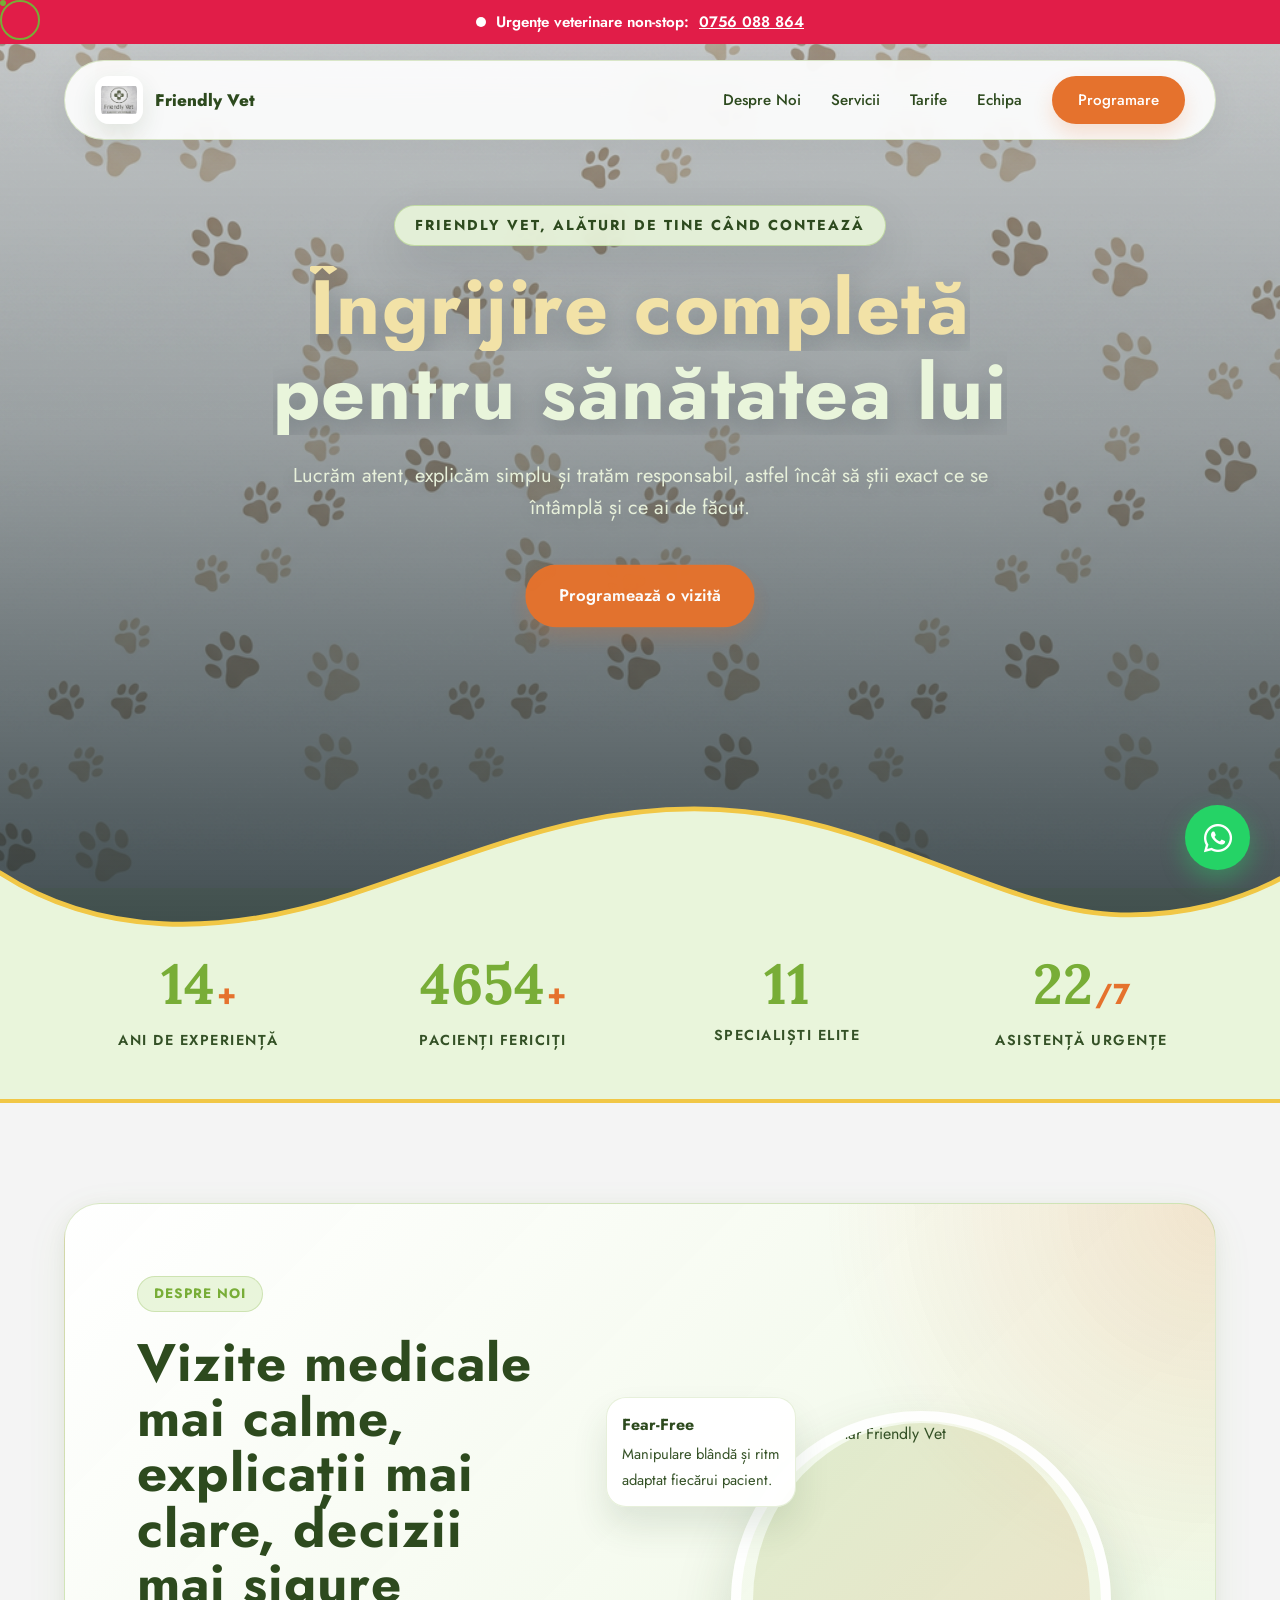
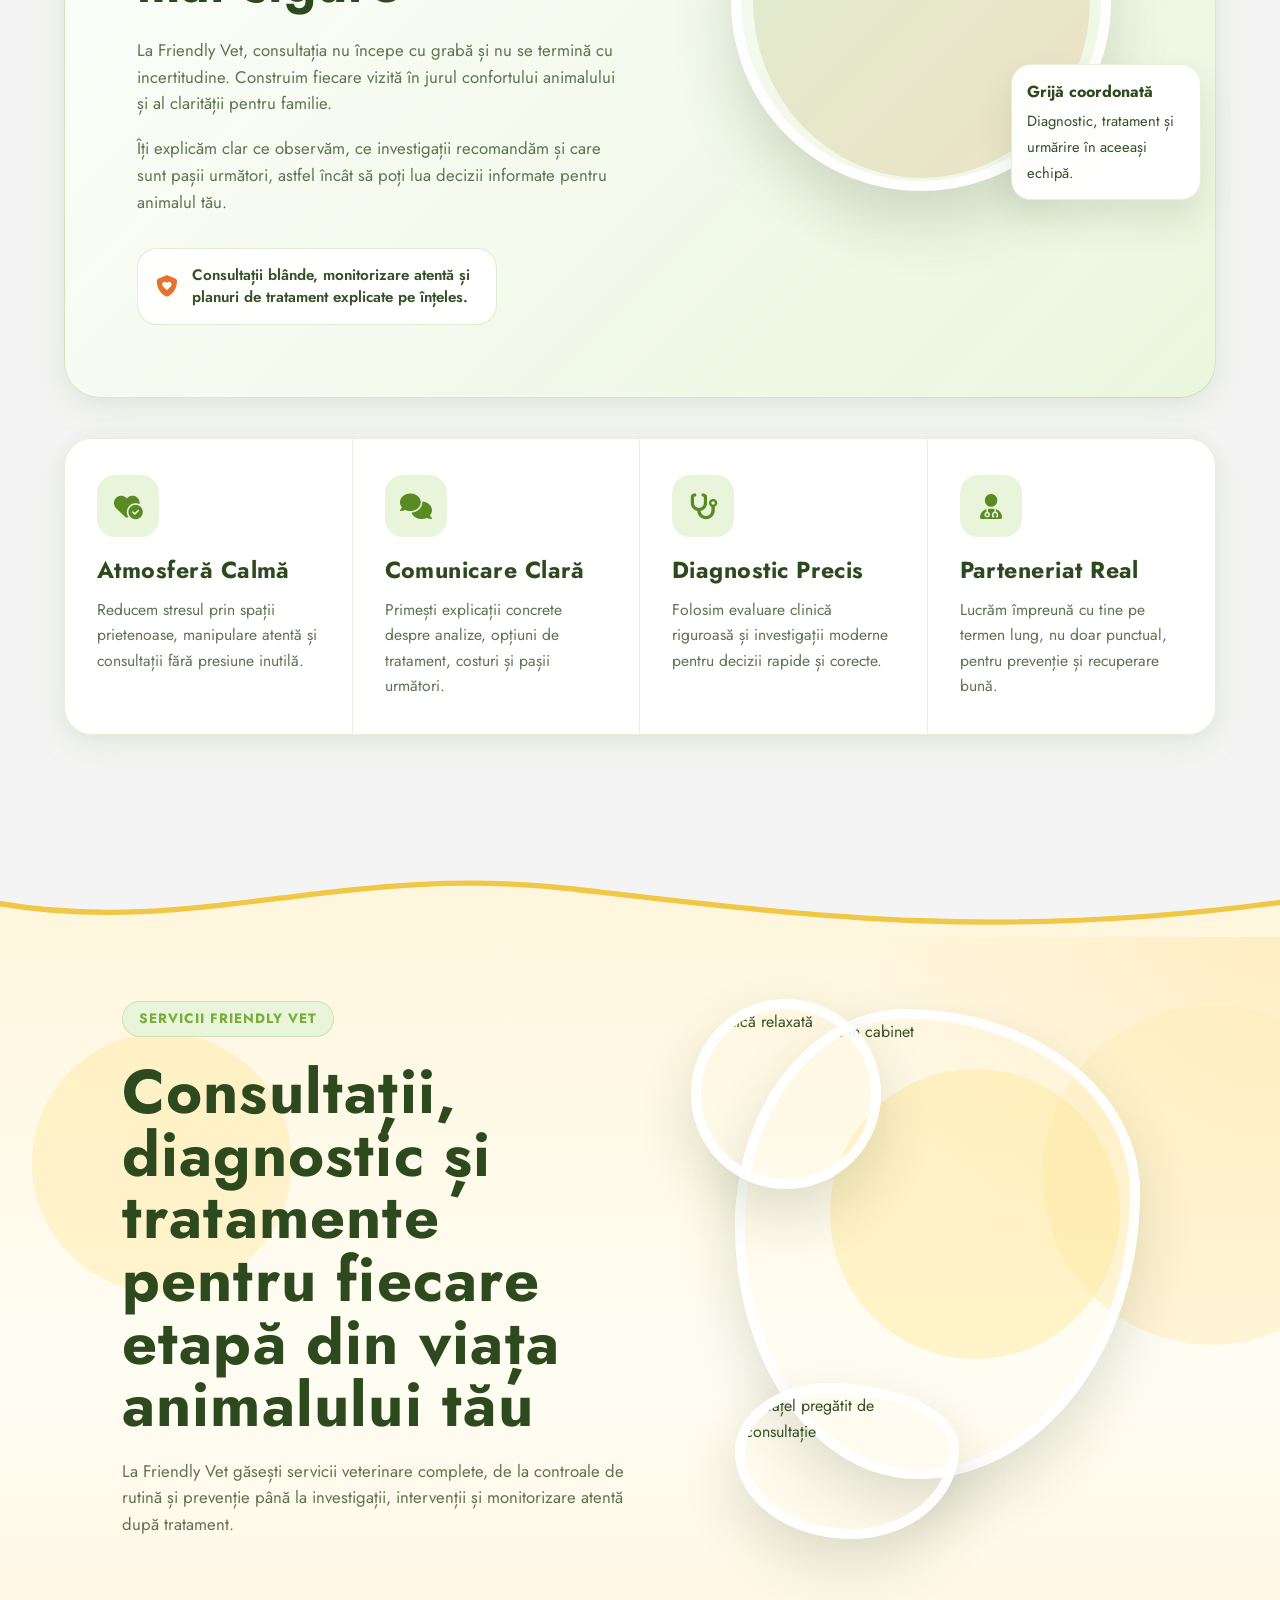
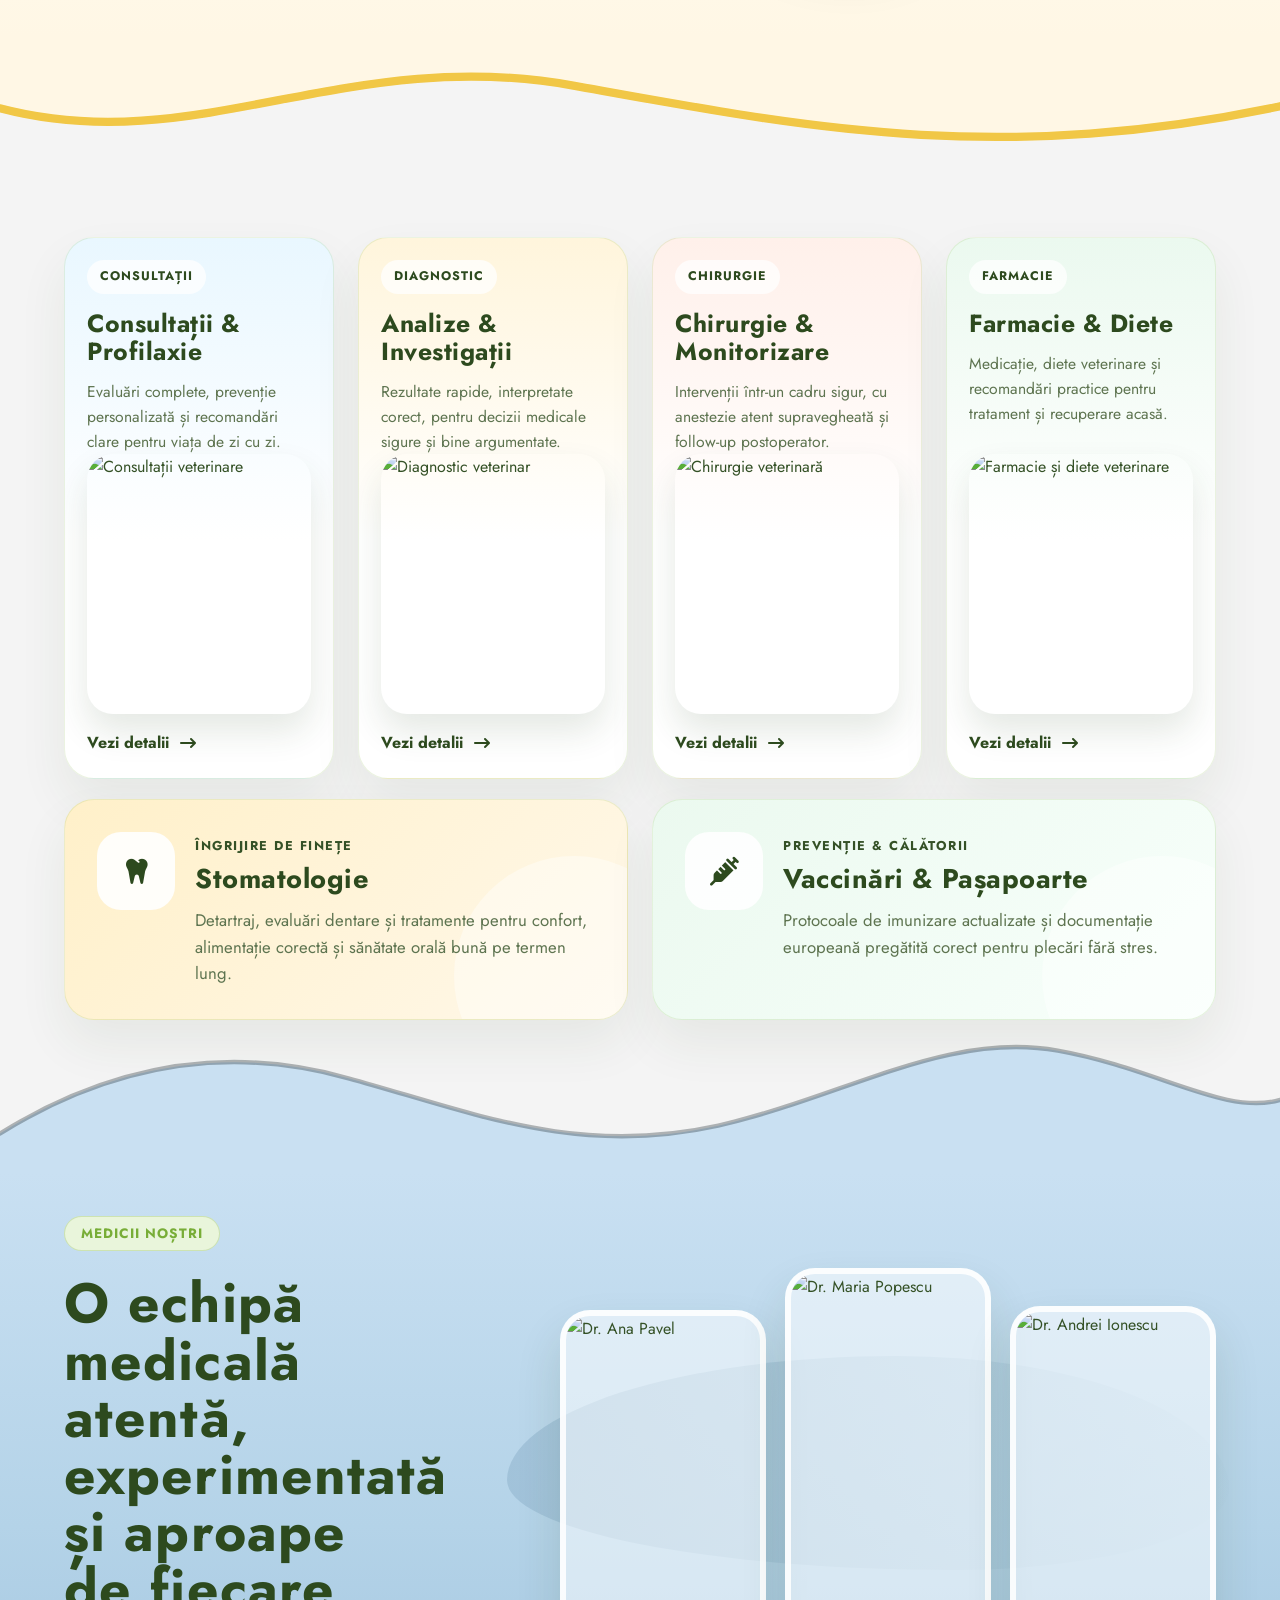
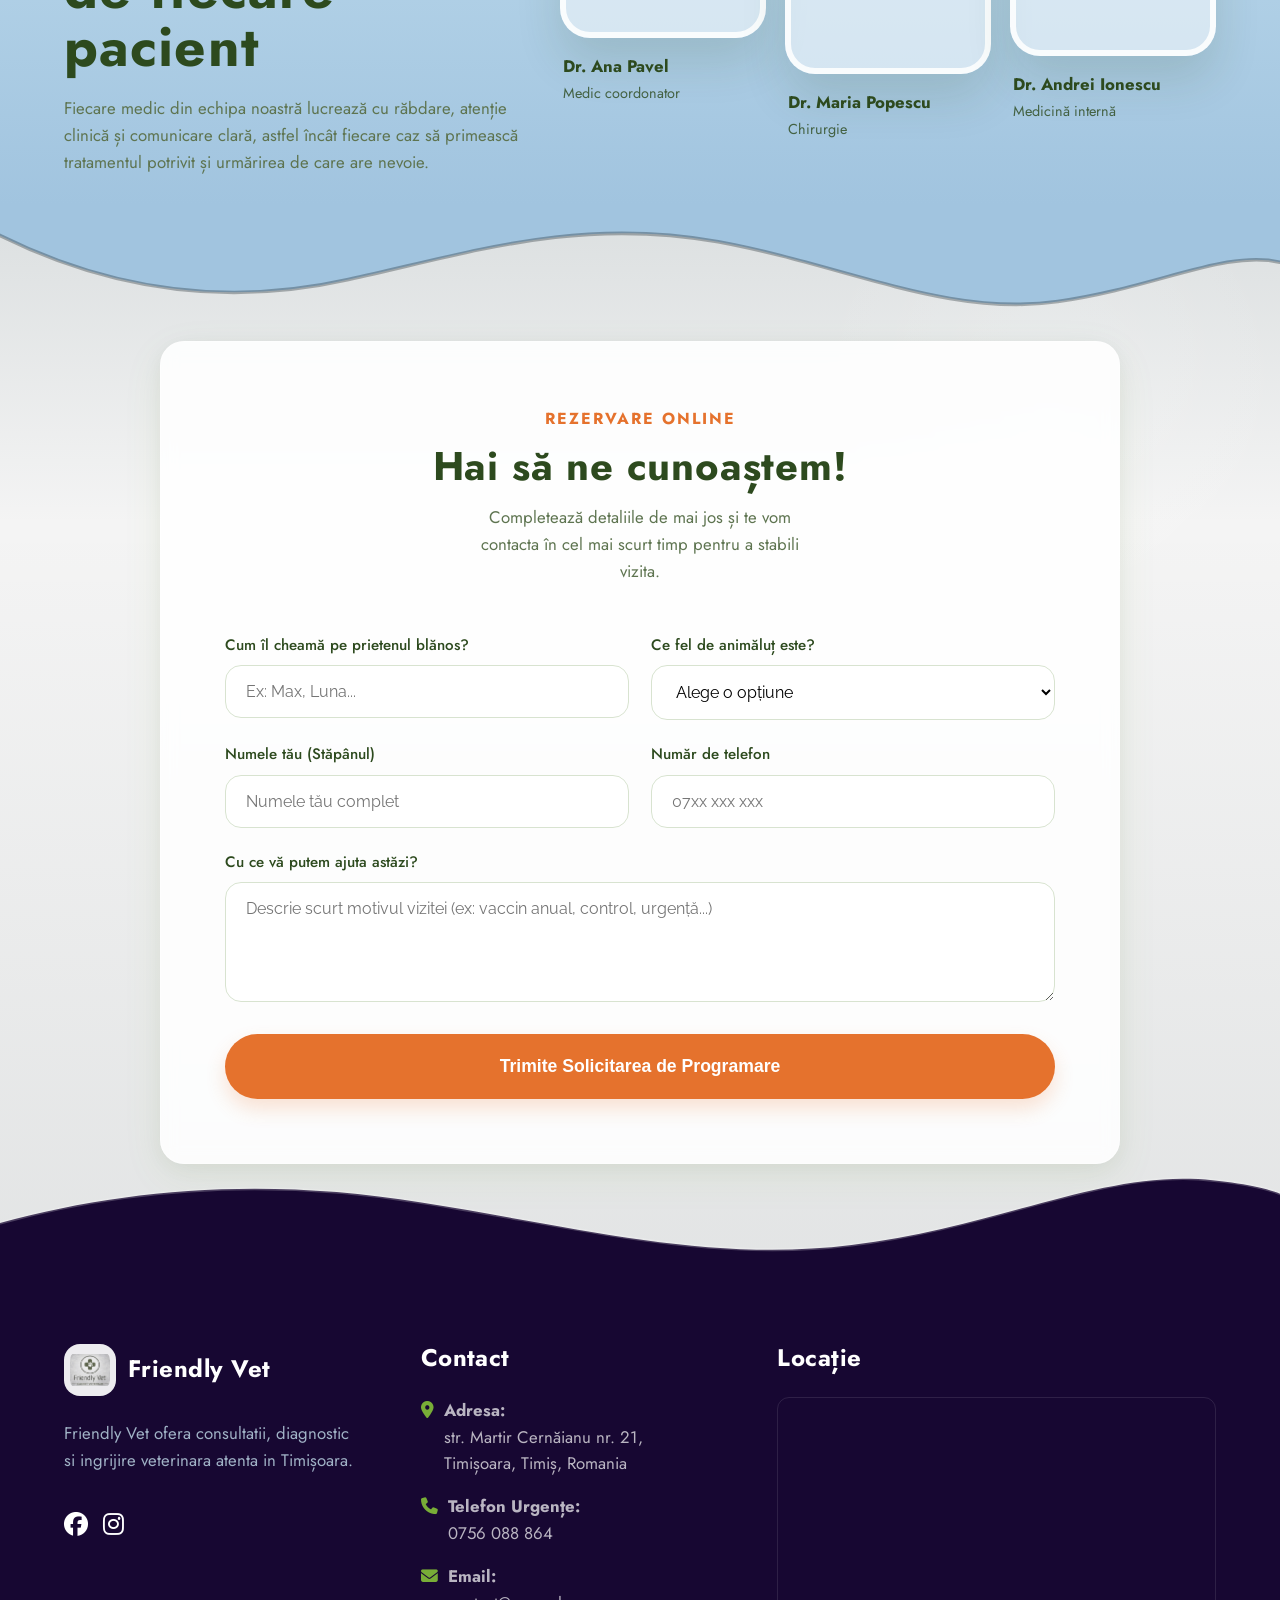
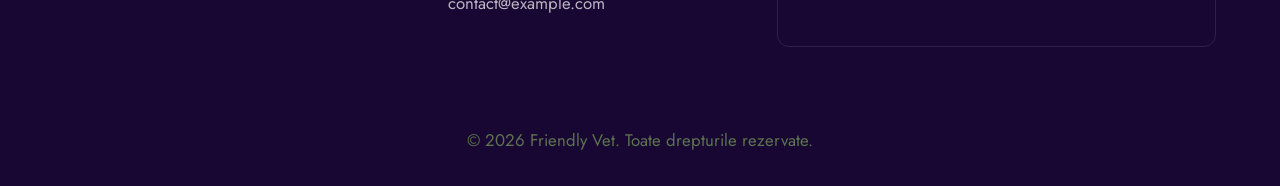
==== index.html @ 16bc9ea4 "Publish friendly-vet" ====
<!DOCTYPE html>
<html lang="ro">

<head>
    <meta charset="UTF-8">
    <meta name="viewport" content="width=device-width, initial-scale=1.0">
    <title>Friendly Vet | Clinica Veterinara in Timișoara</title>
    <meta name="description"
        content="Friendly Vet ofera ingrijire veterinara moderna in Timișoara, cu accent pe empatie, transparenta si tratamente corecte pentru companionul tau.">

    <!-- SEO & Social Media (OpenGraph) -->
    <meta property="og:title" content="Friendly Vet | Clinica Veterinara">
    <meta property="og:description"
        content="Friendly Vet ofera servicii veterinare complete in Timișoara, intr-un spatiu calm si atent construit pentru animale si oameni.">
    <meta property="og:url" content="https://friendly-vet.vercel.app/">
    <meta property="og:image" content="https://friendly-vet.vercel.app/img/brand-preview.png">
    <meta property="og:type" content="website">
    <meta property="twitter:card" content="summary_large_image">
    <meta property="twitter:url" content="https://friendly-vet.vercel.app/">
    <meta property="twitter:title" content="Friendly Vet | Clinica Veterinara">
    <meta property="twitter:description"
        content="Friendly Vet ofera servicii veterinare complete in Timișoara, intr-un spatiu calm si atent construit pentru animale si oameni.">
    <meta property="twitter:image" content="https://friendly-vet.vercel.app/img/brand-preview.png">

    <!-- JSON-LD Structured Data: LocalBusiness -->
    <script type="application/ld+json">
    {
      "@context": "https://schema.org",
      "@type": "VeterinaryCare",
      "name": "Friendly Vet",
      "image": "https://friendly-vet.vercel.app/img/brand-preview.png",
      "@id": "",
      "url": "https://friendly-vet.vercel.app/",
      "telephone": "0756 088 864",
      "address": {
        "@type": "PostalAddress",
        "streetAddress": "str. Martir Cernăianu nr. 21, Timișoara, Timiș, Romania",
        "addressLocality": "Timișoara",
        "addressCountry": "RO"
      }
    }
    </script>

    <!-- Performance & Icons -->
    <link rel="preconnect" href="https://fonts.googleapis.com">
    <link rel="preconnect" href="https://fonts.gstatic.com" crossorigin>
    <link
        href="https://fonts.googleapis.com/css2?family=Inter:wght@400;500;600;700&family=Jost:wght@400;500;600;700&display=swap"
        rel="stylesheet">
    <link rel="stylesheet" href="https://cdnjs.cloudflare.com/ajax/libs/font-awesome/6.4.0/css/all.min.css">
    <link rel="stylesheet" href="style.css?v=1.0.23">

    <!-- Favicon & PWA -->
    <link rel="icon" href="img/brand-logo.png">
    <link rel="apple-touch-icon" href="img/brand-logo.png">

    <!-- GSAP Core -->
    <script src="https://cdnjs.cloudflare.com/ajax/libs/gsap/3.12.5/gsap.min.js"></script>
    <script src="https://cdnjs.cloudflare.com/ajax/libs/gsap/3.12.5/ScrollTrigger.min.js"></script>
</head>

<body>
    <!-- CUSTOM CURSOR -->
    <div class="cursor-dot"></div>
    <div class="cursor-outline"></div>

    <!-- BANNER URGENȚE -->
    <div class="emergency-banner" id="top">
        <div class="pulse-icon"></div>
        Urgențe veterinare non-stop: <a href="tel:0756088864"
            style="text-decoration: underline; color: white;">0756 088 864</a>
    </div>

    <!-- HEADER -->
    <header id="navbar">
        <a href="#" class="logo">
            <img src="img/brand-logo.png" alt="Logo Friendly Vet" class="logo-mark" loading="eager" decoding="async">
            <span class="logo-name">Friendly Vet</span>
        </a>
        <nav class="nav-links" id="mobile-nav">
            <a href="#despre-noi">Despre Noi</a>
            <a href="#servicii">Servicii</a>
            <a href="tarife.html">Tarife</a>
            <a href="#echipa">Echipa</a>
            <a href="#programare" class="btn btn-emerald" style="padding: 10px 24px; font-size: 0.95rem;">Programare</a>
        </nav>
        <button class="mobile-menu" type="button" aria-label="Deschide meniul" aria-expanded="false" aria-controls="mobile-nav">
            <i class="fa-solid fa-bars"></i>
        </button>
    </header>

    <!-- HERO SECTION FULLSCREEN ANIMAT -->
    <section id="acasa" class="hero-fullscreen">
        <div class="hero-image-wrapper">
            <img class="hero-slide is-active" src="https://images.unsplash.com/photo-1576201836106-db1758fd1c97?auto=format&fit=crop&w=1920&q=80" alt="Medic veterinar alături de un bulldog"
                loading="eager" decoding="async">
            <img class="hero-slide" src="https://images.unsplash.com/photo-1548199973-03cce0bbc87b?auto=format&fit=crop&w=1920&q=80" alt="Medic veterinar consultând un cățel"
                loading="eager" decoding="async">
            <img class="hero-slide slide-three" src="https://images.unsplash.com/photo-1516734212186-a967f81ad0d7?auto=format&fit=crop&w=1920&q=80" alt="Cățel fericit în cabinetul veterinar"
                loading="eager" decoding="async">
        </div>
        <div class="hero-overlay"></div>
        <div class="hero-text-content">
            <span class="hero-subtitle" id="hero-subtitle">Friendly Vet, alături de tine când contează</span>
            <h1 class="hero-title" id="hero-title">
                <span class="line">Îngrijire completă</span><br>
                <span class="line">pentru sănătatea lui</span>
            </h1>
            <p class="hero-desc" id="hero-desc">Lucrăm atent, explicăm simplu și tratăm responsabil, astfel încât să știi exact ce se întâmplă și ce ai de făcut.</p>
            <div id="hero-cta">
                <a href="#programare" class="btn btn-emerald">Programează o vizită</a>
            </div>
        </div>
        <div class="hero-bottom-wave" aria-hidden="true">
            <svg viewBox="0 0 1440 170" preserveAspectRatio="none">
                <path d="M0,96 C110,160 246,162 394,118 C550,72 676,18 838,34 C1000,50 1132,132 1250,138 C1332,142 1398,122 1440,102 L1440,170 L0,170 Z" fill="#E9F5DB"></path>
                <path d="M0,96 C110,160 246,162 394,118 C550,72 676,18 838,34 C1000,50 1132,132 1250,138 C1332,142 1398,122 1440,102" fill="none" stroke="#f1c746" stroke-width="5" stroke-linecap="round"></path>
            </svg>
        </div>
    </section>

    <!-- STATS BAR: SOCIAL PROOF -->
    <section class="stats-bar">
        <div class="container stats-grid">
            <div class="stat-item reveal">
                <span class="stat-number" data-target="15">0</span><span class="stat-plus">+</span>
                <p class="stat-label">Ani de Experiență</p>
            </div>
            <div class="stat-item reveal">
                <span class="stat-number" data-target="5000">0</span><span class="stat-plus">+</span>
                <p class="stat-label">Pacienți Fericiți</p>
            </div>
            <div class="stat-item reveal">
                <span class="stat-number" data-target="12">0</span>
                <p class="stat-label">Specialiști Elite</p>
            </div>
            <div class="stat-item reveal">
                <span class="stat-number" data-target="24">0</span><span class="stat-plus">/7</span>
                <p class="stat-label">Asistență Urgențe</p>
            </div>
        </div>
    </section>

    <!-- SECTION: DESPRE NOI -->
    <section id="despre-noi" class="section-padding philosophy-section">
        <div class="container">
            <div class="philosophy-shell">
                <div class="philosophy-copy">
                    <span class="badge reveal">Despre Noi</span>
                    <h2 class="reveal">Vizite medicale mai calme, explicații mai clare, decizii mai sigure</h2>
                    <p class="reveal">La Friendly Vet, consultația nu începe cu grabă și nu se termină cu incertitudine.
                        Construim fiecare vizită în jurul confortului animalului și al clarității pentru familie.</p>
                    <p class="reveal delay-1">Îți explicăm clar ce observăm, ce investigații recomandăm și care sunt
                        pașii următori, astfel încât să poți lua decizii informate pentru animalul tău.</p>

                    <div class="philosophy-actions reveal delay-2">
                        <div class="philosophy-trust">
                            <i class="fa-solid fa-shield-heart"></i>
                            <span>Consultații blânde, monitorizare atentă și planuri de tratament explicate pe înțeles.</span>
                        </div>
                    </div>
                </div>

                <div class="philosophy-visual reveal delay-1">
                    <div class="philosophy-portrait-frame">
                        <div class="philosophy-portrait">
                            <img src="https://images.unsplash.com/photo-1594824476967-48c8b964273f?auto=format&fit=crop&w=900&q=80"
                                alt="Medic veterinar Friendly Vet" loading="lazy">
                        </div>
                        <div class="philosophy-note note-top">
                            <strong>Fear-Free</strong>
                            <span>Manipulare blândă și ritm adaptat fiecărui pacient.</span>
                        </div>
                        <div class="philosophy-note note-bottom">
                            <strong>Grijă coordonată</strong>
                            <span>Diagnostic, tratament și urmărire în aceeași echipă.</span>
                        </div>
                    </div>
                </div>
            </div>

            <div class="philosophy-pillars">
                <article class="philosophy-pillar reveal">
                    <div class="pillar-icon"><i class="fa-solid fa-heart-circle-check"></i></div>
                    <h3>Atmosferă Calmă</h3>
                    <p>Reducem stresul prin spații prietenoase, manipulare atentă și consultații fără presiune inutilă.</p>
                </article>

                <article class="philosophy-pillar reveal delay-1">
                    <div class="pillar-icon"><i class="fa-solid fa-comments"></i></div>
                    <h3>Comunicare Clară</h3>
                    <p>Primești explicații concrete despre analize, opțiuni de tratament, costuri și pașii următori.</p>
                </article>

                <article class="philosophy-pillar reveal delay-2">
                    <div class="pillar-icon"><i class="fa-solid fa-stethoscope"></i></div>
                    <h3>Diagnostic Precis</h3>
                    <p>Folosim evaluare clinică riguroasă și investigații moderne pentru decizii rapide și corecte.</p>
                </article>

                <article class="philosophy-pillar reveal delay-1">
                    <div class="pillar-icon"><i class="fa-solid fa-user-doctor"></i></div>
                    <h3>Parteneriat Real</h3>
                    <p>Lucrăm împreună cu tine pe termen lung, nu doar punctual, pentru prevenție și recuperare bună.</p>
                </article>
            </div>
        </div>
    </section>

    <!-- SERVICII MEDICALE -->
    <section id="servicii" class="section-padding services-section">
        <div class="services-hero-full reveal">
            <div class="services-hero-top-wave" aria-hidden="true">
                <svg viewBox="0 0 1440 120" preserveAspectRatio="none">
                    <path d="M0,70 C220,120 390,8 645,48 C905,88 1120,126 1440,68 L1440,120 L0,120 Z" fill="#fff6de"></path>
                    <path d="M0,70 C220,120 390,8 645,48 C905,88 1120,126 1440,68" fill="none" stroke="#f1c746" stroke-width="8" stroke-linecap="round"></path>
                </svg>
            </div>
            <div class="container services-hero-layout">
                <div class="services-hero-copy">
                    <span class="badge">Servicii Friendly Vet</span>
                    <h2>Consultații, diagnostic și tratamente pentru fiecare etapă din viața animalului tău</h2>
                    <p>La Friendly Vet găsești servicii veterinare complete, de la controale de rutină și prevenție până la
                        investigații, intervenții și monitorizare atentă după tratament.</p>
                </div>

                <div class="services-hero-visual">
                    <div class="services-photo photo-main">
                        <img src="https://images.unsplash.com/photo-1548199973-03cce0bbc87b?auto=format&fit=crop&w=900&q=80"
                            alt="Câine fericit în cabinet" loading="lazy">
                    </div>
                    <div class="services-photo photo-top">
                        <img src="https://images.unsplash.com/photo-1514888286974-6c03e2ca1dba?auto=format&fit=crop&w=700&q=80"
                            alt="Pisică relaxată" loading="lazy">
                    </div>
                    <div class="services-photo photo-bottom">
                        <img src="https://images.unsplash.com/photo-1583337130417-3346a1be7dee?auto=format&fit=crop&w=700&q=80"
                            alt="Cățel pregătit de consultație" loading="lazy">
                    </div>
                </div>
            </div>

            <div class="services-hero-wave" aria-hidden="true">
                <svg viewBox="0 0 1440 120" preserveAspectRatio="none">
                    <path d="M0,0 L0,70 C220,120 390,8 645,48 C905,88 1120,126 1440,68 L1440,0 Z" fill="#fff7e5"></path>
                    <path d="M0,70 C220,120 390,8 645,48 C905,88 1120,126 1440,68" fill="none" stroke="#f1c746" stroke-width="8" stroke-linecap="round"></path>
                </svg>
            </div>
        </div>
    </section>

    <!-- CATALOG SERVICII -->
    <section id="catalog-servicii" class="section-padding catalog-section">
        <div class="container services-catalog">
            <div class="services-poster-grid reveal">
                <a href="consultatii.html" class="service-poster poster-sky">
                    <span class="service-poster-eyebrow">Consultații</span>
                    <h3>Consultații & Profilaxie</h3>
                    <p>Evaluări complete, prevenție personalizată și recomandări clare pentru viața de zi cu zi.</p>
                    <div class="service-poster-image">
                        <img src="https://images.unsplash.com/photo-1517849845537-4d257902454a?auto=format&fit=crop&w=800&q=80"
                            alt="Consultații veterinare" loading="lazy">
                    </div>
                    <span class="service-poster-link">Vezi detalii <i class="fa-solid fa-arrow-right-long"></i></span>
                </a>

                <a href="diagnostic.html" class="service-poster poster-cream">
                    <span class="service-poster-eyebrow">Diagnostic</span>
                    <h3>Analize & Investigații</h3>
                    <p>Rezultate rapide, interpretate corect, pentru decizii medicale sigure și bine argumentate.</p>
                    <div class="service-poster-image">
                        <img src="https://images.unsplash.com/photo-1573865526739-10659fec78a5?auto=format&fit=crop&w=800&q=80"
                            alt="Diagnostic veterinar" loading="lazy">
                    </div>
                    <span class="service-poster-link">Vezi detalii <i class="fa-solid fa-arrow-right-long"></i></span>
                </a>

                <a href="service-detail.html" class="service-poster poster-coral">
                    <span class="service-poster-eyebrow">Chirurgie</span>
                    <h3>Chirurgie & Monitorizare</h3>
                    <p>Intervenții într-un cadru sigur, cu anestezie atent supravegheată și follow-up postoperator.</p>
                    <div class="service-poster-image">
                        <img src="https://images.unsplash.com/photo-1628009368231-7bb7cfcb0def?auto=format&fit=crop&w=800&q=80"
                            alt="Chirurgie veterinară" loading="lazy">
                    </div>
                    <span class="service-poster-link">Vezi detalii <i class="fa-solid fa-arrow-right-long"></i></span>
                </a>

                <a href="farmacie.html" class="service-poster poster-mint">
                    <span class="service-poster-eyebrow">Farmacie</span>
                    <h3>Farmacie & Diete</h3>
                    <p>Medicație, diete veterinare și recomandări practice pentru tratament și recuperare acasă.</p>
                    <div class="service-poster-image">
                        <img src="https://images.unsplash.com/photo-1596854407944-bf87f6fdd49e?auto=format&fit=crop&w=800&q=80"
                            alt="Farmacie și diete veterinare" loading="lazy">
                    </div>
                    <span class="service-poster-link">Vezi detalii <i class="fa-solid fa-arrow-right-long"></i></span>
                </a>
            </div>

            <div class="service-ribbon-grid reveal delay-1">
                <article class="service-ribbon ribbon-sand">
                    <div class="service-ribbon-icon"><i class="fa-solid fa-tooth"></i></div>
                    <div>
                        <span class="service-ribbon-label">Îngrijire de finețe</span>
                        <h3>Stomatologie</h3>
                        <p>Detartraj, evaluări dentare și tratamente pentru confort, alimentație corectă și sănătate
                            orală bună pe termen lung.</p>
                    </div>
                </article>

                <article class="service-ribbon ribbon-leaf">
                    <div class="service-ribbon-icon"><i class="fa-solid fa-syringe"></i></div>
                    <div>
                        <span class="service-ribbon-label">Prevenție & călătorii</span>
                        <h3>Vaccinări & Pașapoarte</h3>
                        <p>Protocoale de imunizare actualizate și documentație europeană pregătită corect pentru plecări
                            fără stres.</p>
                    </div>
                </article>
            </div>
        </div>
    </section>

    <!-- ECHIPA -->
    <section id="echipa" class="section-padding team-section">
        <div class="team-wide reveal">
            <div class="team-wide-top-wave" aria-hidden="true">
                <svg viewBox="0 0 1440 150" preserveAspectRatio="none">
                    <path d="M0,110 C118,44 250,18 392,54 C530,88 648,134 808,102 C952,72 1066,6 1190,26 C1302,44 1378,92 1440,76 L1440,150 L0,150 Z" fill="#c9e0f2"></path>
                    <path d="M0,110 C118,44 250,18 392,54 C530,88 648,134 808,102 C952,72 1066,6 1190,26 C1302,44 1378,92 1440,76" fill="none" stroke="rgba(24,35,41,0.32)" stroke-width="4.5" stroke-linecap="round"></path>
                </svg>
            </div>
            <div class="container team-wide-layout">
                <div class="team-band-copy">
                    <span class="badge">Medicii noștri</span>
                    <h2>O echipă medicală atentă, experimentată și aproape de fiecare pacient</h2>
                    <p>Fiecare medic din echipa noastră lucrează cu răbdare, atenție clinică și comunicare clară, astfel
                        încât fiecare caz să primească tratamentul potrivit și urmărirea de care are nevoie.</p>
                </div>

                <div class="team-band-gallery">
                    <figure class="team-portrait portrait-a">
                        <div class="team-portrait-frame">
                            <img src="https://images.unsplash.com/photo-1559839734-2b71ea197ec2?auto=format&fit=crop&w=900&q=80"
                                alt="Dr. Ana Pavel" loading="lazy">
                        </div>
                        <figcaption>
                            <strong>Dr. Ana Pavel</strong>
                            <span>Medic coordonator</span>
                        </figcaption>
                    </figure>

                    <figure class="team-portrait portrait-b">
                        <div class="team-portrait-frame">
                            <img src="https://images.unsplash.com/photo-1594824476967-48c8b964273f?auto=format&fit=crop&w=800&q=80"
                                alt="Dr. Maria Popescu" loading="lazy">
                        </div>
                        <figcaption>
                            <strong>Dr. Maria Popescu</strong>
                            <span>Chirurgie</span>
                        </figcaption>
                    </figure>

                    <figure class="team-portrait portrait-c">
                        <div class="team-portrait-frame">
                            <img src="https://images.unsplash.com/photo-1622253692010-333f2da6031d?auto=format&fit=crop&w=800&q=80"
                                alt="Dr. Andrei Ionescu" loading="lazy">
                        </div>
                        <figcaption>
                            <strong>Dr. Andrei Ionescu</strong>
                            <span>Medicină internă</span>
                        </figcaption>
                    </figure>
                </div>
            </div>
            <div class="team-wide-bottom-wave" aria-hidden="true">
                <svg viewBox="0 0 1440 150" preserveAspectRatio="none">
                    <path d="M0,40 C118,106 250,132 392,96 C530,62 648,16 808,48 C952,78 1066,144 1190,124 C1302,106 1378,58 1440,74 L1440,0 L0,0 Z" fill="#a1c4df"></path>
                    <path d="M0,40 C118,106 250,132 392,96 C530,62 648,16 808,48 C952,78 1066,144 1190,124 C1302,106 1378,58 1440,74" fill="none" stroke="rgba(24,35,41,0.32)" stroke-width="4.5" stroke-linecap="round"></path>
                </svg>
            </div>
        </div>
    </section>


    <!-- SMART BOOKING FORM (PET-CENTRIC) -->
    <section id="programare" class="section-padding booking-section">
        <div class="booking-stage">
            <div class="booking-container reveal">
                <div class="booking-header">
                    <span style="color: var(--secondary); font-weight: 700; letter-spacing: 2px;">REZERVARE ONLINE</span>
                    <h2 style="font-size: 2.5rem; margin-top: 10px;">Hai să ne cunoaștem!</h2>
                    <p>Completează detaliile de mai jos și te vom contacta în cel mai scurt timp pentru a stabili vizita.
                    </p>
                </div>

                <form class="smart-form">
                    <div class="form-group">
                        <label>Cum îl cheamă pe prietenul blănos?</label>
                        <input type="text" placeholder="Ex: Max, Luna..." required>
                    </div>

                    <div class="form-group">
                        <label>Ce fel de animăluț este?</label>
                        <select required>
                            <option value="" disabled selected>Alege o opțiune</option>
                            <option value="caine">Este un cățel 🐶</option>
                            <option value="pisica">Este o pisicuță 🐱</option>
                            <option value="exotic">Animal exotic / Păsări 🐰</option>
                        </select>
                    </div>

                    <div class="form-group">
                        <label>Numele tău (Stăpânul)</label>
                        <input type="text" placeholder="Numele tău complet" required>
                    </div>

                    <div class="form-group">
                        <label>Număr de telefon</label>
                        <input type="tel" placeholder="07xx xxx xxx" required>
                    </div>

                    <div class="form-group full">
                        <label>Cu ce vă putem ajuta astăzi?</label>
                        <textarea placeholder="Descrie scurt motivul vizitei (ex: vaccin anual, control, urgență...)"
                            required></textarea>
                    </div>

                    <div class="form-group full" style="margin-top: 10px;">
                        <button type="submit" class="btn btn-emerald"
                            style="width: 100%; font-size: 1.1rem; padding: 20px;">Trimite Solicitarea de
                            Programare</button>
                    </div>
                </form>
            </div>

            <div class="booking-mascot reveal delay-2" aria-hidden="true">
                <div class="booking-mascot-bubble">Woof!</div>
                <img src="booking-dog-cutout.png" alt="" loading="eager" fetchpriority="high" decoding="async">
            </div>
        </div>
    </section>

    <!-- WHATSAPP FLOATING BUTTON -->
    <a href="https://wa.me/0756088864" target="_blank" class="float-wa">
        <i class="fa-brands fa-whatsapp"></i>
        <div class="wa-tooltip">Ai o întrebare rapidă? Discută cu un medic!</div>
    </a>

    <!-- FOOTER -->
    <footer id="contact">
        <div class="footer-top-wave" aria-hidden="true">
            <svg viewBox="0 0 1440 150" preserveAspectRatio="none">
                <path d="M0,86 C144,38 302,24 474,58 C652,92 798,140 958,116 C1118,92 1234,18 1348,26 C1392,30 1424,38 1440,46 L1440,150 L0,150 Z" fill="#170732"></path>
                <path d="M0,86 C144,38 302,24 474,58 C652,92 798,140 958,116 C1118,92 1234,18 1348,26 C1392,30 1424,38 1440,46" fill="none" stroke="rgba(255,255,255,0.22)" stroke-width="4" stroke-linecap="round"></path>
            </svg>
        </div>
        <div class="footer-grid">
            <div>
                <h3 class="footer-brand">
                    <img src="img/brand-logo.png" alt="Logo Friendly Vet" class="footer-brand-logo" loading="lazy" decoding="async">
                    <span>Friendly Vet</span>
                </h3>
                <p style="color: #A0B2C6; margin-bottom: 2rem;">Friendly Vet ofera consultatii, diagnostic si ingrijire veterinara atenta in Timișoara.</p>
                <div class="footer-social">
                    <a href="https://www.facebook.com/maniuvet.ro" aria-label="Facebook"><i class="fa-brands fa-facebook"></i></a>
                    <a href="#" aria-label="Instagram"><i class="fa-brands fa-instagram"></i></a>
                </div>
            </div>

            <div class="footer-contact">
                <h3>Contact</h3>
                <p><i class="fa-solid fa-location-dot"></i> <span><strong>Adresa:</strong><br> str. Martir Cernăianu nr. 21, Timișoara, Timiș, Romania</span></p>
                <p><i class="fa-solid fa-phone"></i> <span><strong>Telefon Urgențe:</strong><br> <a
                            href="tel:0756088864">0756 088 864</a></span></p>
                <p><i class="fa-solid fa-envelope"></i> <span><strong>Email:</strong><br> <a
                            href="mailto:contact@example.com">contact@example.com</a></span></p>
            </div>

            <div>
                <h3>Locație</h3>
                <div class="map-container">
                    <iframe
                        src="https://www.google.com/maps?q=str.%20Martir%20Cern%C4%83ianu%20nr.%2021%2C%20Timi%C8%99oara%2C%20Timi%C8%99%2C%20Romania&output=embed"
                        width="100%" height="100%" style="border:0;" allowfullscreen="" loading="lazy"
                        referrerpolicy="no-referrer-when-downgrade"></iframe>
                </div>
            </div>
        </div>
        <div class="footer-bottom">
            <p>&copy; 2026 Friendly Vet. Toate drepturile rezervate.</p>
        </div>
    </footer>

    <!-- JS -->
    <script src="script.js?v=1.0.9"></script>
</body>

</html>
---- style.css ----
@import url('https://fonts.googleapis.com/css2?family=Lora:wght@400;500;600;700&family=Raleway:wght@300;400;500;600;700&display=swap');

/* ==========================================
   1. VARIABILE & RESET (Pro Max Step 1)
   ========================================== */
:root {
    /* Nature Harmony Palette - PCM Vet Inspired */
    --primary: #78AD37;        /* Leaf Green */
    --primary-dark: #5A8A24;
    --primary-light: #E9F5DB;   /* Soft Sage */
    --secondary: #E5722D;       /* Vibrant Coral */
    --accent: #E5722D;
    --bg-white: #F4F4F4;        /* Warm Off-White Canvas */
    --text-deep: #2D4A1E;       /* Deep Forest Green for titles */
    --text-main: #345126;
    --text-muted: #5E7450;
    --hero-text: #E7F0DA;       /* Soft Sage for hero body copy */
    --hero-title: #F2E2A7;      /* Warm wheat tone for main hero headline */
    --hero-title-secondary: #E9F5DB;
    --hero-chip-bg: rgba(233, 245, 219, 0.9);
    --hero-chip-text: #2D4A1E;
    --hero-chip-border: rgba(120, 173, 55, 0.32);
    --white: #FFFFFF;
    --emerald: #257A53;
    --danger: #E11D48 !important;         /* Rose Red for emergencies */
    
    --glass-bg: rgba(255, 255, 255, 0.92); 
    --glass-border: rgba(120, 173, 55, 0.25);
    --shadow: 
        0 4px 20px rgba(0, 0, 0, 0.05),
        0 12px 40px rgba(120, 173, 55, 0.08);

    /* Textures */
    --bg-paws: url('paws.png');

    --transition: all 0.5s cubic-bezier(0.16, 1, 0.3, 1);
    --border-radius: 24px;
}

* { margin: 0; padding: 0; box-sizing: border-box; }
html {
    scroll-behavior: smooth;
    overflow-x: hidden;
    overflow-x: clip;
    width: 100%;
}

body {
    font-family: 'Jost', 'Inter', sans-serif;
    background-color: var(--bg-white);
    background-image: var(--bg-paws);
    background-size: 800px;
    background-attachment: fixed;
    color: var(--text-main);
    line-height: 1.6;
    overflow-x: hidden;
    overflow-x: clip;
    cursor: none;
    width: 100%;
}

/* Hide custom cursor on mobile */
@media (hover: none) and (pointer: coarse) {
    body { cursor: auto; }
    .cursor-dot, .cursor-outline { display: none; }
}

/* ==========================================
   SUBPAGE STYLES
   ========================================== */
.subpage-hero {
    position: relative;
    min-height: 56vh;
    padding: 12rem 0 6rem;
    display: flex;
    align-items: flex-end;
    overflow: hidden;
    background: linear-gradient(135deg, var(--primary-light) 0%, #FFFFFF 100%);
}
.subpage-hero::before {
    content: "";
    position: absolute;
    inset: 0;
    background-image: var(--subpage-hero-image, linear-gradient(135deg, rgba(120, 173, 55, 0.26), rgba(229, 114, 45, 0.18)));
    background-size: cover;
    background-position: var(--subpage-hero-position, center);
    transform: scale(1.03);
}
.subpage-hero::after {
    content: "";
    position: absolute;
    inset: 0;
    background:
        linear-gradient(180deg, rgba(15, 28, 31, 0.22) 0%, rgba(15, 28, 31, 0.48) 50%, rgba(15, 28, 31, 0.72) 100%),
        radial-gradient(circle at 16% 18%, rgba(255, 214, 117, 0.24), transparent 28%);
}
.subpage-hero .container,
.subpage-hero .hero-content {
    position: relative;
    z-index: 1;
}
.subpage-hero .hero-content {
    max-width: 760px;
}
.subpage-hero h1 {
    font-size: clamp(3rem, 6vw, 4.8rem);
    font-family: 'Lora', serif;
    color: #FFF8E8;
    margin-bottom: 1.35rem;
    line-height: 1.08;
    text-shadow: 0 14px 38px rgba(10, 16, 20, 0.26);
}
.subpage-hero p {
    font-size: 1.16rem;
    max-width: 62ch;
    color: rgba(247, 250, 245, 0.94);
}
.subpage-hero .badge {
    background: rgba(233, 245, 219, 0.12);
    color: #FFF8E8;
    border-color: rgba(255, 255, 255, 0.2);
    backdrop-filter: blur(14px);
}

.service-subpage-hero::before {
    background-repeat: no-repeat;
}

.service-subpage-hero .hero-content {
    max-width: min(38rem, 100%);
}

@media (min-width: 769px) {
    .service-subpage-hero {
        min-height: 66vh;
        padding: 10.75rem 0 5.5rem;
        align-items: center;
    }

    .service-subpage-hero::before {
        background-size: min(620px, 44vw) auto;
        background-position: var(--subpage-hero-desktop-position, right 5vw bottom);
        transform: none;
        filter: saturate(1.03) contrast(1.02);
    }

    .service-subpage-hero::after {
        background:
            linear-gradient(90deg, rgba(15, 28, 31, 0.76) 0%, rgba(15, 28, 31, 0.66) 36%, rgba(15, 28, 31, 0.18) 76%, rgba(15, 28, 31, 0.02) 100%),
            radial-gradient(circle at 82% 18%, rgba(255, 214, 117, 0.18), transparent 24%);
    }

    .service-subpage-hero .hero-content {
        max-width: min(38rem, 48%);
    }
}

.bento-grid {
    display: grid;
    grid-template-columns: repeat(2, minmax(0, 1fr));
    gap: 1.5rem;
    align-items: stretch;
}
.service-card {
    min-height: 100%;
    display: flex;
    flex-direction: column;
    padding: 2rem;
    border-radius: 30px;
    background: linear-gradient(180deg, rgba(255, 255, 255, 0.98), rgba(249, 252, 244, 0.96));
    border: 1px solid rgba(120, 173, 55, 0.16);
    box-shadow: 0 22px 48px rgba(45, 74, 30, 0.09);
}
.service-card.bento-wide {
    grid-column: span 2;
    background:
        radial-gradient(circle at top right, rgba(229, 114, 45, 0.12), transparent 24%),
        linear-gradient(135deg, rgba(255, 255, 255, 0.99), rgba(233, 245, 219, 0.96));
}
.service-card.bento-tall {
    grid-row: span 2;
    background:
        radial-gradient(circle at top right, rgba(255, 214, 117, 0.18), transparent 26%),
        linear-gradient(180deg, rgba(255, 247, 229, 0.98), rgba(255, 255, 255, 0.96));
}
.service-icon {
    width: 68px;
    height: 68px;
    display: inline-flex;
    align-items: center;
    justify-content: center;
    margin-bottom: 1.25rem;
    border-radius: 20px;
    background: var(--primary-light);
    color: var(--primary-dark);
    font-size: 1.7rem;
}
.service-card h3 {
    font-size: 1.55rem;
    margin-bottom: 0.85rem;
}
.service-card p {
    max-width: 58ch;
}

.subpage-cta-band {
    background: linear-gradient(135deg, rgba(233, 245, 219, 0.96), rgba(255, 248, 229, 0.96));
}

.tariff-intro {
    max-width: 760px;
    margin: 0 auto 2rem;
    text-align: center;
}
.tariff-list {
    max-width: 920px;
    margin: 0 auto;
    border-radius: 30px;
    overflow: hidden;
    background: rgba(255, 255, 255, 0.94);
    border: 1px solid rgba(120, 173, 55, 0.16);
    box-shadow: 0 22px 44px rgba(45, 74, 30, 0.08);
}
.tariff-row {
    display: grid;
    grid-template-columns: minmax(0, 1.4fr) minmax(0, 1fr) auto;
    gap: 1.2rem;
    align-items: center;
    padding: 1.3rem 1.5rem;
    border-bottom: 1px solid rgba(120, 173, 55, 0.14);
}
.tariff-row:last-child {
    border-bottom: none;
}
.tariff-row-copy {
    min-width: 0;
}
.tariff-row-tag {
    display: inline-flex;
    align-items: center;
    margin-bottom: 0.38rem;
    padding: 0.34rem 0.72rem;
    border-radius: 999px;
    background: rgba(233, 245, 219, 0.92);
    color: var(--primary);
    font-size: 0.76rem;
    font-weight: 800;
    letter-spacing: 0.08em;
    text-transform: uppercase;
}
.tariff-row-title {
    margin: 0;
    font-size: 1.15rem;
    color: var(--text-deep);
}
.tariff-row-text {
    margin: 0;
    color: var(--text-main);
    font-size: 0.96rem;
}
.tariff-row-price {
    justify-self: end;
    color: var(--secondary);
    font-size: 1.18rem;
    font-weight: 800;
    white-space: nowrap;
}
.tariff-note {
    margin-top: 2rem;
    padding: 1.15rem 1.35rem;
    border-radius: 22px;
    background: rgba(233, 245, 219, 0.7);
    border: 1px solid rgba(120, 173, 55, 0.18);
    color: var(--text-main);
}
@media (max-width: 992px) {
    .tariff-row {
        grid-template-columns: minmax(0, 1fr) auto;
    }
}
@media (max-width: 768px) {
    .subpage-hero {
        min-height: auto;
        padding: 9.75rem 0 4.75rem;
    }
    .subpage-hero h1 { font-size: 2.7rem; }
    .subpage-hero p { font-size: 1.02rem; }
    .bento-grid {
        grid-template-columns: 1fr;
    }
    .service-card.bento-wide {
        grid-column: span 1;
    }
    .service-card.bento-tall {
        grid-row: span 1;
    }
    .tariff-list {
        border-radius: 24px;
    }
    .tariff-row {
        grid-template-columns: 1fr;
        gap: 0.55rem;
        padding: 1.1rem 1rem;
    }
    .tariff-row-price {
        justify-self: start;
    }
}

.cursor-dot {
    width: 6px; height: 6px; background-color: var(--primary);
    position: fixed; top: 0; left: 0; border-radius: 50%;
    z-index: 9999; pointer-events: none;
}
.cursor-outline {
    width: 40px; height: 40px; border: 2px solid var(--primary);
    position: fixed; top: 0; left: 0; border-radius: 50%;
    z-index: 9998; pointer-events: none;
    transition: transform 0.15s ease-out, background 0.3s ease, border 0.3s ease;
}

h1, h2, h3, h4, h5, h6 {
    font-weight: 700;
    line-height: 1.2;
    color: var(--text-deep);
    letter-spacing: 0.02em;
}
p { color: var(--text-muted); font-size: 1.05rem; }
a { text-decoration: none; color: inherit; transition: var(--transition); cursor: pointer; }
img { max-width: 100%; display: block; object-fit: cover; border-radius: var(--border-radius); }

/* ==========================================
   2. ANIMAȚII (Scroll Reveal)
   ========================================== */
.reveal { opacity: 0; transform: translateY(30px); transition: all 0.8s ease-out; }
.reveal.active { opacity: 1; transform: translateY(0); }
.team-wide.reveal,
.team-wide.reveal.active { transform: none; }
.delay-1 { transition-delay: 0.1s; } .delay-2 { transition-delay: 0.2s; }

.btn {
    display: inline-flex; align-items: center; justify-content: center; gap: 10px;
    padding: 16px 32px; border-radius: 50px; font-weight: 600; font-size: 1.05rem;
    cursor: pointer; transition: var(--transition); border: none;
}
.btn-primary {
    background: var(--primary);
    color: var(--white);
    box-shadow: 0 10px 20px rgba(120, 173, 55, 0.2);
}

.btn-primary:hover {
    background: var(--primary-dark);
    transform: translateY(-2px);
    box-shadow: 0 15px 30px rgba(120, 173, 55, 0.3);
}

.btn-secondary {
    background: var(--secondary);
    color: var(--white);
    box-shadow: 0 10px 20px rgba(229, 114, 45, 0.2);
}

.btn-secondary:hover {
    background: #c25d24;
    transform: translateY(-2px);
    box-shadow: 0 15px 30px rgba(229, 114, 45, 0.3);
}
.btn-outline:hover { background-color: var(--primary); color: var(--white); }

.btn-emerald {
    background: var(--secondary) !important; /* Using Coral for high-impact CTA as requested */
    color: var(--white) !important;
    box-shadow: 0 10px 20px rgba(229, 114, 45, 0.2) !important;
    border: 2px solid transparent !important;
    display: inline-flex !important;
}

.btn-emerald:hover {
    background: #c25d24 !important;
    transform: translateY(-2px) !important;
    box-shadow: 0 15px 30px rgba(229, 114, 45, 0.3) !important;
}

.section-padding {
    padding: 100px 0;
    position: relative;
    background-color: transparent;
}
.container { max-width: 1400px !important; margin: 0 auto !important; width: 90% !important; }
.text-center { text-align: center; }

/* ==========================================
   3. BARE DE URGENȚĂ & HEADER
   ========================================== */
.emergency-banner {
    background-color: var(--danger); color: var(--white);
    text-align: center; padding: 10px 5%; font-size: 0.95rem; font-weight: 600;
    display: flex; justify-content: center; align-items: center; gap: 10px;
    position: relative; z-index: 1001;
}
.pulse-icon {
    width: 10px; height: 10px; background-color: var(--white); border-radius: 50%;
    animation: pulse 1.5s infinite;
}
@keyframes pulse {
    0% { box-shadow: 0 0 0 0 rgba(255,255,255, 0.7); }
    70% { box-shadow: 0 0 0 10px rgba(255,255,255, 0); }
    100% { box-shadow: 0 0 0 0 rgba(255,255,255, 0); }
}

header {
    position: fixed; top: 60px; left: 5%; right: 5%; z-index: 1000;
    background: rgba(255, 255, 255, 0.9);
    backdrop-filter: blur(20px) saturate(180%);
    border: 1px solid var(--glass-border); padding: 15px 30px;
    border-radius: 50px; box-shadow: 0 8px 32px rgba(0, 0, 0, 0.05);
    display: flex; justify-content: space-between; align-items: center;
    transition: all 0.5s cubic-bezier(0.16, 1, 0.3, 1), border-radius 0.3s ease, top 0.3s ease;
}
header.scrolled { 
    top: 0; 
    left: 0; 
    right: 0; 
    width: 100%; 
    border-radius: 0; 
    border-left: none; 
    border-right: none; 
    border-top: none;
    padding: 10px 5%;
}

.logo {
    font-size: 1.3rem;
    font-weight: 800;
    color: var(--primary-dark);
    display: flex;
    align-items: center;
    gap: 12px;
    min-width: 0;
}
.logo-mark {
    width: 48px;
    height: 48px;
    object-fit: contain;
    border-radius: 14px;
    background: rgba(255, 255, 255, 0.92);
    padding: 6px;
    box-shadow: 0 10px 24px rgba(45, 74, 30, 0.12);
    flex-shrink: 0;
}
.logo-name {
    display: block;
    font-size: 1.05rem;
    line-height: 1.15;
    color: var(--text-deep);
}

.nav-links { display: flex; gap: 30px; align-items: center; }
.nav-links a { font-weight: 500; color: var(--text-deep); font-size: 0.95rem; }
.nav-links a:hover { color: var(--primary); }
.mobile-menu {
    display: none;
    width: 48px;
    height: 48px;
    align-items: center;
    justify-content: center;
    font-size: 1.2rem;
    color: var(--text-deep);
    background: rgba(255, 255, 255, 0.96);
    border: 1px solid var(--glass-border);
    border-radius: 16px;
    box-shadow: 0 12px 24px rgba(45, 74, 30, 0.08);
    cursor: pointer;
}

.mobile-menu i {
    pointer-events: none;
}

/* ==========================================
   4. HERO SECTION (ANIMAT CONTINUU)
   ========================================== */
.hero-fullscreen {
    position: relative; width: 100%; min-height: 100vh; overflow: hidden;
    display: flex; align-items: center; justify-content: center; text-align: center;
    padding-bottom: 72px;
    box-sizing: border-box;
    z-index: 2;
}

.hero-image-wrapper {
    position: absolute; top: 0; left: 0; width: 100%; height: 100%; z-index: 0;
    overflow: hidden;
}

.hero-slide {
    position: absolute;
    inset: 0;
    width: 100%;
    height: 100%;
    object-fit: cover;
    border-radius: 0;
    opacity: 0;
    transform: scale(1.08);
    transition: opacity 1.1s ease, transform 6s ease;
    will-change: opacity, transform;
}

.hero-slide.slide-three {
    object-position: center center;
}

.hero-slide.is-active {
    opacity: 1;
    animation: heroKenBurns 7.2s ease forwards;
}

@keyframes heroKenBurns {
    0% { transform: scale(1.02); }
    100% { transform: scale(1.14); }
}

.hero-overlay {
    position: absolute; top: 0; left: 0; width: 100%; height: 100%;
    background: linear-gradient(180deg, rgba(17, 32, 37, 0.22) 0%, rgba(17, 32, 37, 0.4) 42%, rgba(17, 32, 37, 0.8) 100%);
    z-index: 1;
}

.hero-text-content {
    position: relative; z-index: 5; color: var(--hero-text);
    max-width: 860px; padding: 0 20px 8.9rem; margin-top: 58px;
}

.hero-subtitle {
    display: inline-block; font-size: 0.9rem; font-weight: 700; letter-spacing: 2px;
    text-transform: uppercase; margin-bottom: 20px; color: var(--hero-chip-text);
    background: var(--hero-chip-bg); padding: 8px 20px; border-radius: 50px;
    backdrop-filter: blur(10px); border: 1px solid var(--hero-chip-border);
    box-shadow: 0 20px 50px rgba(10, 18, 22, 0.12);
}

.hero-title {
    font-size: clamp(3rem, 6vw, 5.5rem); color: var(--hero-title);
    line-height: 1.1; margin-bottom: 25px; text-shadow: 0 8px 28px rgba(17, 32, 37, 0.26);
}
.hero-title .line { display: inline-block; overflow: hidden; vertical-align: bottom; }
.hero-title .line:last-child { color: var(--hero-title-secondary); }

.hero-desc {
    font-size: 1.25rem; color: var(--hero-text); margin-bottom: 40px;
    font-weight: 400; text-shadow: 0 4px 16px rgba(17, 32, 37, 0.18);
    opacity: 1;
    max-width: 62ch;
    margin-left: auto;
    margin-right: auto;
}

#hero-cta {
    position: relative;
    z-index: 3;
}

.hero-bottom-wave {
    position: absolute;
    left: 0;
    right: 0;
    bottom: -2px;
    height: 168px;
    z-index: 6;
    pointer-events: none;
}

.hero-bottom-wave svg {
    width: 100%;
    height: 100%;
    display: block;
}

.badge {
    display: inline-block; padding: 6px 16px; background-color: var(--primary-light);
    color: var(--primary); border-radius: 50px; font-weight: 700; font-size: 0.85rem;
    text-transform: uppercase; letter-spacing: 1px; margin-bottom: 1.5rem;
    border: 1px solid var(--glass-border);
}

/* ==========================================
   5. FILOZOFIE (STICKY SECTION)
   ========================================== */
.philosophy-section {
    position: relative;
}

.philosophy-shell {
    display: grid;
    grid-template-columns: minmax(0, 1.05fr) minmax(340px, 0.95fr);
    gap: 4.5rem;
    align-items: center;
    padding: 4.5rem;
    border-radius: 36px;
    background:
        radial-gradient(circle at top right, rgba(229, 114, 45, 0.16), transparent 28%),
        linear-gradient(135deg, rgba(255, 255, 255, 0.96), rgba(233, 245, 219, 0.92));
    border: 1px solid var(--glass-border);
    box-shadow: var(--shadow);
}

.philosophy-copy h2 {
    font-size: 3.3rem;
    line-height: 1.05;
    margin-bottom: 1.5rem;
    max-width: 12ch;
}

.philosophy-copy p {
    max-width: 62ch;
}

.philosophy-copy p + p {
    margin-top: 1.1rem;
}

.philosophy-actions {
    margin-top: 2rem;
    display: flex;
    align-items: center;
    gap: 1rem;
    flex-wrap: wrap;
}

.philosophy-trust {
    display: inline-flex;
    align-items: center;
    gap: 0.9rem;
    max-width: 360px;
    padding: 0.95rem 1.1rem;
    border-radius: 20px;
    background: rgba(255, 255, 255, 0.9);
    border: 1px solid rgba(120, 173, 55, 0.22);
}

.philosophy-trust i {
    font-size: 1.35rem;
    color: var(--secondary);
}

.philosophy-trust span {
    color: var(--text-main);
    font-size: 0.95rem;
    line-height: 1.5;
    font-weight: 600;
}

.philosophy-visual {
    display: flex;
    justify-content: center;
}

.philosophy-portrait-frame {
    position: relative;
    width: min(100%, 460px);
    aspect-ratio: 1 / 1;
    display: flex;
    align-items: center;
    justify-content: center;
}

.philosophy-portrait-frame::before {
    content: "";
    position: absolute;
    inset: 10% 12%;
    border-radius: 50%;
    background: linear-gradient(135deg, rgba(120, 173, 55, 0.18), rgba(229, 114, 45, 0.16));
}

.philosophy-portrait {
    position: relative;
    width: min(100%, 380px);
    aspect-ratio: 1 / 1;
    border-radius: 50%;
    overflow: hidden;
    border: 10px solid rgba(255, 255, 255, 0.92);
    box-shadow: 0 30px 60px rgba(45, 74, 30, 0.18);
}

.philosophy-portrait img {
    width: 100%;
    height: 100%;
    border-radius: 50%;
}

.philosophy-note {
    position: absolute;
    width: min(190px, 44%);
    padding: 0.88rem 0.94rem;
    border-radius: 20px;
    background: rgba(255, 255, 255, 0.94);
    border: 1px solid rgba(120, 173, 55, 0.18);
    box-shadow: 0 20px 35px rgba(45, 74, 30, 0.12);
}

.philosophy-note strong {
    display: block;
    margin-bottom: 0.25rem;
    color: var(--text-deep);
    font-size: 1rem;
}

.philosophy-note span {
    color: var(--text-main);
    font-size: 0.92rem;
    line-height: 1.45;
}

.note-top {
    top: 4%;
    left: -21%;
}

.note-bottom {
    right: -13%;
    bottom: 5%;
}

.philosophy-pillars {
    margin-top: 2.5rem;
    display: grid;
    grid-template-columns: repeat(4, minmax(0, 1fr));
    background: rgba(255, 255, 255, 0.96);
    border-radius: 28px;
    border: 1px solid rgba(120, 173, 55, 0.18);
    overflow: hidden;
    box-shadow: var(--shadow);
}

.philosophy-pillar {
    padding: 2.25rem 2rem;
    min-height: 100%;
    border-right: 1px solid rgba(120, 173, 55, 0.16);
}

.philosophy-pillar:last-child {
    border-right: none;
}

.pillar-icon {
    width: 62px;
    height: 62px;
    display: inline-flex;
    align-items: center;
    justify-content: center;
    border-radius: 18px;
    background: var(--primary-light);
    color: var(--primary-dark);
    font-size: 1.6rem;
    margin-bottom: 1.25rem;
}

.philosophy-pillar h3 {
    font-size: 1.45rem;
    margin-bottom: 0.75rem;
}

.philosophy-pillar p {
    font-size: 0.98rem;
}

/* ==========================================
   7. SERVICII (HERO SHOWCASE)
   ========================================== */
.services-section {
    overflow-x: hidden;
    overflow-x: clip;
    overflow-y: visible;
}

.services-hero-full {
    position: relative;
    width: 100%;
    margin-left: 0;
    padding: 2.5rem 4rem 4.5rem;
    background:
        radial-gradient(circle at top right, rgba(255, 214, 117, 0.26), transparent 28%),
        linear-gradient(180deg, #fff6de 0%, #fffdf3 60%, #fff7e5 100%);
    overflow: visible;
}

.services-hero-top-wave {
    position: absolute;
    top: -78px;
    left: 0;
    right: 0;
    height: 80px;
    z-index: 0;
    pointer-events: none;
}

.services-hero-top-wave svg {
    width: 100%;
    height: 100%;
    display: block;
}

.services-hero-full::before {
    content: "";
    position: absolute;
    left: 2.5%;
    top: 14%;
    width: 260px;
    height: 260px;
    border-radius: 50%;
    background: rgba(255, 213, 87, 0.22);
}

.services-hero-full::after {
    content: "";
    position: absolute;
    right: -8%;
    top: 10%;
    width: 340px;
    height: 340px;
    border-radius: 50%;
    background: rgba(255, 238, 186, 0.5);
}

.services-hero-layout {
    display: grid;
    grid-template-columns: minmax(0, 1fr) minmax(320px, 0.95fr);
    gap: 3rem;
    align-items: center;
    min-height: 56vh;
    position: relative;
    z-index: 1;
}

.services-hero-copy {
    position: relative;
    z-index: 1;
}

.services-hero-copy h2 {
    font-size: clamp(2.7rem, 4.8vw, 4.35rem);
    line-height: 1.02;
    margin-bottom: 1.3rem;
    max-width: 11ch;
}

.services-hero-copy p {
    max-width: 60ch;
}

.services-hero-actions {
    margin-top: 2rem;
    display: flex;
    align-items: center;
    gap: 1rem;
}

.services-hero-visual {
    position: relative;
    min-height: 590px;
    z-index: 1;
    overflow: visible;
}

.services-hero-visual::before {
    content: "";
    position: absolute;
    right: 8%;
    top: 16%;
    width: 290px;
    height: 290px;
    border-radius: 50%;
    background: rgba(255, 229, 143, 0.42);
}

.services-photo {
    position: absolute;
    overflow: hidden;
    border: 10px solid rgba(255, 255, 255, 0.9);
    box-shadow: 0 25px 55px rgba(45, 74, 30, 0.16);
    opacity: 0;
    transition: transform 1.55s cubic-bezier(0.16, 1, 0.3, 1), opacity 1.1s ease;
    will-change: transform, opacity;
}

.services-photo img {
    width: 100%;
    height: 100%;
    border-radius: 0;
    object-fit: cover;
}

.photo-top img {
    object-position: center 40%;
}

.photo-bottom img {
    object-position: center 34%;
}

.photo-main {
    right: 18px;
    top: 34px;
    width: min(100%, 405px);
    height: 470px;
    border-radius: 42% 58% 55% 45% / 46% 39% 61% 54%;
    transform: translateX(calc(100vw + 240px)) translateY(18px) rotate(10deg);
}

.photo-top {
    left: 14px;
    top: 24px;
    width: 190px;
    height: 190px;
    border-radius: 50%;
    transform: translateX(calc(100vw + 180px)) translateY(-36px) rotate(-12deg);
    transition-delay: 0.08s;
}

.photo-bottom {
    left: 58px;
    bottom: 26px;
    width: 224px;
    height: 156px;
    border-radius: 42% 58% 48% 52% / 44% 42% 58% 56%;
    transform: translateX(calc(100vw + 300px)) translateY(42px) rotate(-8deg);
    transition-delay: 0.16s;
}

.services-hero-full.reveal.active .services-photo {
    opacity: 1;
}

.services-hero-full.reveal.active .photo-main,
.services-hero-full.reveal.active .photo-top,
.services-hero-full.reveal.active .photo-bottom {
    transform: translateX(0) translateY(0) rotate(0);
}

.services-hero-wave {
    position: absolute;
    left: 0;
    right: 0;
    bottom: -123px;
    height: 124px;
    z-index: 0;
    pointer-events: none;
}

.services-hero-wave svg {
    width: 100%;
    height: 100%;
    display: block;
}

.services-catalog {
    position: relative;
    z-index: 1;
    margin-top: 2.75rem;
}

.services-poster-grid {
    display: grid;
    grid-template-columns: repeat(4, minmax(0, 1fr));
    gap: 1.5rem;
}

.service-poster {
    min-height: 520px;
    display: flex;
    flex-direction: column;
    padding: 1.4rem;
    border-radius: 30px;
    border: 1px solid rgba(120, 173, 55, 0.15);
    box-shadow: 0 24px 50px rgba(45, 74, 30, 0.07);
    transition: var(--transition);
    overflow: hidden;
}

.service-poster:hover {
    transform: translateY(-10px);
    box-shadow: 0 34px 64px rgba(45, 74, 30, 0.14);
}

.poster-sky {
    background: linear-gradient(180deg, #e9f7ff 0%, #ffffff 56%);
}

.poster-cream {
    background: linear-gradient(180deg, #fff5dc 0%, #ffffff 56%);
}

.poster-coral {
    background: linear-gradient(180deg, #fff0ea 0%, #ffffff 56%);
}

.poster-mint {
    background: linear-gradient(180deg, #ebf9ef 0%, #ffffff 56%);
}

.service-poster-eyebrow {
    display: inline-flex;
    align-self: flex-start;
    padding: 0.45rem 0.8rem;
    border-radius: 999px;
    background: rgba(255, 255, 255, 0.75);
    color: var(--text-deep);
    font-size: 0.78rem;
    font-weight: 700;
    letter-spacing: 1px;
    text-transform: uppercase;
    margin-bottom: 1rem;
}

.service-poster h3 {
    font-size: 1.55rem;
    line-height: 1.12;
    margin-bottom: 0.8rem;
}

.service-poster p {
    font-size: 0.98rem;
}

.service-poster-image {
    margin-top: auto;
    height: 260px;
    border-radius: 26px;
    overflow: hidden;
    box-shadow: 0 18px 34px rgba(45, 74, 30, 0.12);
}

.service-poster-image img {
    width: 100%;
    height: 100%;
    border-radius: 0;
    transition: transform 0.6s ease;
}

.service-poster:hover .service-poster-image img {
    transform: scale(1.06);
}

.service-poster-link {
    margin-top: 1rem;
    display: inline-flex;
    align-items: center;
    gap: 0.65rem;
    font-weight: 700;
    color: var(--text-deep);
}

.service-poster-link i {
    transition: transform 0.3s ease;
}

.service-poster:hover .service-poster-link i {
    transform: translateX(5px);
}

.service-ribbon-grid {
    margin-top: 1.25rem;
    display: grid;
    grid-template-columns: repeat(2, minmax(0, 1fr));
    gap: 1.5rem;
    margin-bottom: 3.25rem;
}

.service-ribbon {
    position: relative;
    display: grid;
    grid-template-columns: 78px 1fr;
    gap: 1.25rem;
    padding: 2rem;
    border-radius: 30px;
    border: 1px solid rgba(120, 173, 55, 0.15);
    box-shadow: 0 24px 50px rgba(45, 74, 30, 0.07);
    overflow: hidden;
}

.service-ribbon::after {
    content: "";
    position: absolute;
    inset: auto -12% -35% auto;
    width: 240px;
    height: 240px;
    border-radius: 50%;
    background: rgba(255, 255, 255, 0.38);
}

.ribbon-sand {
    background: linear-gradient(135deg, #fff0c9 0%, #fff8ea 100%);
}

.ribbon-leaf {
    background: linear-gradient(135deg, #ebf9ef 0%, #f8fffb 100%);
}

.service-ribbon-icon {
    position: relative;
    z-index: 1;
    width: 78px;
    height: 78px;
    display: flex;
    align-items: center;
    justify-content: center;
    border-radius: 24px;
    font-size: 1.8rem;
    color: var(--text-deep);
    background: rgba(255, 255, 255, 0.9);
}

.service-ribbon > div:last-child {
    position: relative;
    z-index: 1;
}

.service-ribbon-label {
    display: inline-block;
    margin-bottom: 0.4rem;
    color: var(--text-main);
    font-size: 0.8rem;
    font-weight: 700;
    text-transform: uppercase;
    letter-spacing: 1.5px;
}

.service-ribbon h3 {
    font-size: 1.7rem;
    margin-bottom: 0.7rem;
}

/* ==========================================
   8. ECHIPA (SOFT SHOWCASE)
   ========================================== */
.team-section {
    position: relative;
    z-index: 2;
    overflow: visible;
    padding: 0;
}

.team-wide {
    position: relative;
    width: 100%;
    margin-left: 0;
    padding: 1.5rem 0 1.5rem;
    background: linear-gradient(180deg, #c9e0f2 0%, #b4d3e8 56%, #a1c4df 100%);
    overflow: visible;
    isolation: isolate;
}

.team-wide-top-wave {
    position: absolute;
    left: 0;
    right: 0;
    pointer-events: none;
    z-index: 0;
}

.team-wide-top-wave {
    top: -147px;
    height: 148px;
}

.team-wide-top-wave svg {
    width: 100%;
    height: 100%;
    display: block;
}

.team-wide-layout {
    position: relative;
    z-index: 1;
    display: grid;
    grid-template-columns: minmax(0, 0.82fr) minmax(0, 1.18fr);
    gap: 2.5rem;
    align-items: center;
    padding-top: 1.2rem;
    padding-bottom: 0.35rem;
}

.team-band-copy,
.team-band-gallery {
    position: relative;
    z-index: 1;
}

.team-band-copy h2 {
    font-size: clamp(2.5rem, 4.3vw, 4.2rem);
    line-height: 1.04;
    margin-bottom: 1.2rem;
    max-width: 10ch;
}

.team-band-copy p {
    max-width: 56ch;
}

.team-band-gallery {
    display: flex;
    align-items: flex-end;
    gap: 1.15rem;
    min-height: 438px;
    padding: 1.3rem 0 0.15rem;
}

.team-band-gallery::before {
    content: "";
    position: absolute;
    left: -8%;
    right: -2%;
    top: 108px;
    height: 214px;
    background: linear-gradient(90deg, rgba(148, 183, 208, 0.62), rgba(177, 208, 228, 0.28));
    border-radius: 54% 46% 38% 62% / 58% 62% 38% 42%;
    z-index: 0;
}

.team-portrait {
    flex: 1;
    display: flex;
    flex-direction: column;
    gap: 0.9rem;
    position: relative;
    z-index: 1;
}

.team-portrait-frame {
    overflow: hidden;
    border-radius: 30px;
    border: 6px solid rgba(255, 255, 255, 0.86);
    box-shadow: 0 24px 46px rgba(45, 74, 30, 0.14);
    background: rgba(255, 255, 255, 0.5);
    transition: var(--transition);
}

.team-portrait:hover .team-portrait-frame {
    transform: translateY(-8px);
}

.team-portrait-frame img {
    width: 100%;
    height: 100%;
    border-radius: 0;
}

.portrait-b .team-portrait-frame img {
    object-position: center 22%;
}

.portrait-c .team-portrait-frame img {
    object-position: center 18%;
}

.portrait-a .team-portrait-frame {
    height: 328px;
}

.portrait-b .team-portrait-frame {
    height: 406px;
}

.portrait-c .team-portrait-frame {
    height: 350px;
}

.portrait-a {
    margin-bottom: 36px;
}

.portrait-c {
    margin-bottom: 18px;
}

.team-portrait figcaption {
    padding-left: 0.2rem;
}

.team-portrait strong {
    display: block;
    color: var(--text-deep);
    font-size: 1.05rem;
}

.team-portrait span {
    color: rgba(45, 74, 30, 0.82);
    font-size: 0.9rem;
}

@media (max-width: 1180px) {
    .services-hero-layout,
    .team-wide-layout {
        grid-template-columns: 1fr;
    }

    .services-hero-full {
        min-height: auto;
    }

    .services-hero-top-wave {
        top: -64px;
        height: 66px;
    }

    .services-hero-wave {
        bottom: -109px;
        height: 110px;
    }

    .services-hero-visual {
        order: -1;
        min-height: 470px;
    }

    .services-poster-grid {
        grid-template-columns: repeat(2, minmax(0, 1fr));
    }

    .services-catalog {
        margin-top: 2.25rem;
    }

    .team-band-gallery,
    .service-ribbon-grid {
        min-height: 360px;
        grid-template-columns: repeat(2, minmax(0, 1fr));
    }

    .team-wide {
        padding: 2.2rem 0 3.1rem;
    }

    .team-wide-top-wave {
        top: -129px;
        height: 130px;
    }

    .booking-stage {
        max-width: 980px;
    }

    .booking-mascot {
        right: -12px;
        bottom: -6px;
        width: clamp(155px, 21vw, 215px);
    }

    .booking-mascot-bubble {
        top: 8px;
        left: -10px;
        font-size: 0.82rem;
        padding: 0.62rem 0.95rem;
    }
}

@media (max-width: 768px) {
    .team-wide {
        width: 100%;
        margin-left: 0;
        padding: 2.2rem 0 6rem;
    }

    .hero-bottom-wave {
        height: 112px;
    }

    .services-hero-full {
        width: 100%;
        margin-left: 0;
        min-height: auto;
        padding: 2rem 1rem 4rem;
    }

    .services-hero-full::before,
    .services-hero-full::after,
    .services-hero-visual::before {
        display: none;
    }

    .services-catalog {
        margin-top: 1.75rem;
    }

    .services-hero-top-wave {
        top: -48px;
        height: 50px;
    }

    .services-hero-wave {
        bottom: -91px;
        height: 92px;
    }

    .team-wide {
        padding: 2rem 0 3rem;
    }

    .services-hero-copy h2,
    .team-band-copy h2 {
        max-width: none;
    }

    .team-wide-top-wave {
        top: -93px;
        height: 94px;
    }

    .services-hero-visual {
        min-height: 410px;
        width: min(100%, 340px);
        margin: 0 auto;
        display: block;
        overflow: visible;
    }

    .services-photo {
        position: absolute;
        opacity: 0;
        transition:
            transform 1.05s cubic-bezier(0.16, 1, 0.3, 1),
            opacity 0.8s ease;
        border-width: 8px;
    }

    .photo-main {
        width: 228px;
        height: 278px;
        right: 6px;
        top: 62px;
        border-radius: 42% 58% 55% 45% / 46% 39% 61% 54%;
        transform: translate3d(124vw, 18px, 0) rotate(11deg);
    }

    .photo-top {
        width: 138px;
        height: 138px;
        left: 0;
        top: 10px;
        border-radius: 50%;
        transform: translate3d(136vw, -26px, 0) rotate(-12deg);
    }

    .photo-bottom {
        width: 170px;
        height: 118px;
        left: 20px;
        bottom: 18px;
        border-radius: 42% 58% 48% 52% / 44% 42% 58% 56%;
        transform: translate3d(148vw, 34px, 0) rotate(-8deg);
    }

    .services-poster-grid,
    .service-ribbon-grid {
        grid-template-columns: 1fr;
    }

    .service-ribbon {
        grid-template-columns: 1fr;
        padding: 1.6rem;
    }

    .service-poster {
        min-height: auto;
    }

    .service-poster-image {
        height: 220px;
    }

    .team-band-gallery {
        flex-direction: column;
        min-height: auto;
        padding-top: 0.75rem;
        gap: 1.2rem;
    }

    .team-band-gallery::before {
        display: none;
    }

    .team-portrait,
    .portrait-a,
    .portrait-c {
        width: 100%;
        margin-bottom: 0;
    }

    .portrait-a .team-portrait-frame,
    .portrait-b .team-portrait-frame,
    .portrait-c .team-portrait-frame {
        height: 260px;
    }

    .team-portrait figcaption {
        text-align: center;
    }

    .booking-section {
        background-image:
            linear-gradient(rgba(22, 43, 49, 0.04), rgba(22, 43, 49, 0.24)),
            var(--booking-background-image);
        background-position: center 22%;
        background-repeat: no-repeat;
        background-size: cover;
        background-attachment: scroll;
        margin-top: -26px;
        padding: 5.4rem 0 5rem;
    }

    .booking-section::before {
        background:
            linear-gradient(180deg, rgba(255, 255, 255, 0.08) 0%, rgba(22, 43, 49, 0.02) 35%, rgba(22, 43, 49, 0.08) 100%);
    }

    .booking-stage {
        width: min(84%, 390px);
        max-width: 390px;
        display: block;
        padding-top: 108px;
        padding-bottom: 0;
    }

    .booking-mascot {
        position: absolute;
        top: -34px;
        right: -8px;
        bottom: auto;
        width: 148px;
        margin-top: 0;
        opacity: 0;
        transform: translate3d(92px, 6px, 0) rotate(-12deg) scale(0.9);
        z-index: 4;
    }

    .booking-mascot.reveal.active {
        opacity: 1;
        transform: translate3d(0, 0, 0) rotate(-5deg) scale(1);
    }

    .booking-mascot-bubble {
        top: 10px;
        left: -46px;
        padding: 0.48rem 0.76rem;
        font-size: 0.72rem;
        letter-spacing: 0.05em;
        opacity: 0;
        transform: translate3d(-30px, 10px, 0) rotate(-14deg) scale(0.46);
    }

    .booking-mascot-bubble::after {
        right: 14px;
        bottom: -7px;
        width: 12px;
        height: 12px;
    }

    .hero-fullscreen {
        padding-bottom: 52px;
    }

    .hero-bottom-wave {
        bottom: -1px;
        height: 96px;
    }

    .float-wa {
        width: 58px;
        height: 58px;
        right: 16px;
        bottom: 16px;
        font-size: 1.75rem;
    }

    .wa-tooltip {
        display: none;
    }
}

/* ==========================================
   9. SMART BOOKING FORM (PET-CENTRIC)
   ========================================== */
.booking-section {
    --booking-background-image: url('https://images.unsplash.com/photo-1516734212186-a967f81ad0d7?auto=format&fit=crop&w=1800&q=80');
    position: relative;
    padding: 8.5rem 0 6.5rem;
    background-image:
        linear-gradient(rgba(22, 43, 49, 0.32), rgba(22, 43, 49, 0.46)),
        var(--booking-background-image);
    background-size: cover;
    background-position: center 22%;
    background-attachment: fixed;
    overflow-x: hidden;
    overflow-x: clip;
    overflow-y: hidden;
    isolation: isolate;
}

.booking-section::before {
    content: "";
    position: absolute;
    inset: 0;
    background:
        radial-gradient(circle at 82% 18%, rgba(255, 255, 255, 0.18), transparent 18%),
        linear-gradient(180deg, rgba(38, 70, 78, 0.12) 0%, rgba(22, 43, 49, 0) 30%, rgba(22, 43, 49, 0.08) 100%);
    pointer-events: none;
    z-index: 0;
}

.team-wide-bottom-wave {
    position: absolute;
    bottom: -117px;
    left: 0;
    right: 0;
    height: 118px;
    z-index: 1;
    pointer-events: none;
}

.team-wide-bottom-wave svg {
    width: 100%;
    height: 100%;
    display: block;
}

.booking-stage {
    position: relative;
    max-width: 1140px;
    margin: 0 auto;
    width: min(92%, 1140px);
    z-index: 2;
    overflow: visible;
}

.booking-container {
    width: min(100%, 960px);
    max-width: 960px; margin: 0 auto; background: rgba(255, 255, 255, 0.88);
    border-radius: var(--border-radius); box-shadow: var(--shadow);
    padding: 4rem; position: relative; overflow: hidden;
    backdrop-filter: blur(8px);
    -webkit-backdrop-filter: blur(8px);
    border: 1px solid rgba(255, 255, 255, 0.35);
    z-index: 2;
    box-sizing: border-box;
}
.booking-header { text-align: center; margin-bottom: 3rem; }
.booking-header p {
    max-width: 34ch;
    margin: 0.9rem auto 0;
}

.booking-mascot {
    position: absolute;
    right: -34px;
    bottom: -10px;
    width: clamp(168px, 17vw, 232px);
    z-index: 3;
    pointer-events: none;
    transform-origin: bottom right;
    opacity: 0;
    transform: translate3d(240px, 26px, 0) rotate(-10deg) scale(0.84);
    transition:
        transform 0.95s cubic-bezier(0.2, 0.95, 0.2, 1),
        opacity 0.45s ease;
}

.booking-mascot.reveal.active {
    opacity: 1;
    transform: translate3d(0, 0, 0) rotate(-3deg) scale(1);
}

.booking-mascot img {
    display: block;
    width: 100%;
    height: auto;
    filter:
        drop-shadow(0 0 3px rgba(255, 255, 255, 0.92))
        drop-shadow(0 18px 28px rgba(8, 14, 18, 0.26));
}

.booking-mascot-bubble {
    position: absolute;
    top: 22px;
    left: -18px;
    padding: 0.72rem 1.15rem;
    border-radius: 22px 22px 22px 8px;
    background: rgba(255, 255, 255, 0.96);
    border: 2px solid rgba(241, 199, 70, 0.65);
    box-shadow: 0 16px 26px rgba(8, 14, 18, 0.16);
    color: var(--text-deep);
    font-size: 0.95rem;
    font-weight: 800;
    letter-spacing: 0.08em;
    text-transform: uppercase;
    opacity: 0;
    transform: translate3d(18px, 20px, 0) rotate(18deg) scale(0.4);
    transform-origin: 80% 100%;
    transition:
        transform 0.7s cubic-bezier(0.17, 0.84, 0.44, 1),
        opacity 0.25s ease;
    transition-delay: 0.5s;
}

.booking-mascot-bubble::after {
    content: "";
    position: absolute;
    right: 32px;
    bottom: -11px;
    width: 18px;
    height: 18px;
    background: rgba(255, 255, 255, 0.96);
    border-right: 2px solid rgba(241, 199, 70, 0.65);
    border-bottom: 2px solid rgba(241, 199, 70, 0.65);
    transform: rotate(38deg);
    border-bottom-right-radius: 4px;
}

.booking-mascot.reveal.active .booking-mascot-bubble {
    opacity: 1;
    transform: translate3d(0, 0, 0) rotate(0deg) scale(1);
}

.smart-form { display: grid; grid-template-columns: repeat(2, minmax(0, 1fr)); gap: 22px; align-items: start; }
.form-group { display: flex; flex-direction: column; gap: 8px; min-width: 0; }
.form-group.full { grid-column: span 2; }

.smart-form label { font-weight: 500; color: var(--text-deep); font-size: 0.95rem; }
.smart-form input, .smart-form select, .smart-form textarea {
    display: block;
    width: 100%;
    min-width: 0;
    box-sizing: border-box;
    padding: 16px 20px; border-radius: 16px; border: 1px solid #D8E3D0;
    background: rgba(255, 255, 255, 0.96);
    font-family: 'Raleway', sans-serif; font-size: 1rem;}
.smart-form input:focus, .smart-form select:focus, .smart-form textarea:focus {
    outline: none; border-color: var(--primary); box-shadow: 0 0 0 4px rgba(139, 92, 246, 0.1);
}
.smart-form textarea { resize: vertical; min-height: 120px; }

/* ==========================================
   11. WHATSAPP FLOATING BUTTON
   ========================================== */
.float-wa {
    position: fixed; bottom: 30px; right: 30px;
    width: 65px; height: 65px; background-color: #25D366; color: white;
    border-radius: 50px; display: flex; justify-content: center; align-items: center;
    font-size: 2rem; box-shadow: 0 10px 25px rgba(37, 211, 102, 0.4);
    z-index: 9999; transition: var(--transition);
}
.float-wa:hover { transform: scale(1.1); color: white; }
.wa-tooltip {
    position: absolute; right: 85px; background: var(--slate); color: var(--white);
    padding: 10px 20px; border-radius: 12px; font-size: 0.9rem; font-weight: 600;
    white-space: nowrap; opacity: 0; pointer-events: none; transition: var(--transition);
    transform: translateX(10px);
}
.float-wa:hover .wa-tooltip { opacity: 1; transform: translateX(0); }

/* ==========================================
   12. FOOTER
   ========================================== */
footer {
    background-color: #170732;
    color: var(--white);
    padding: 4.75rem 5% 2rem;
    position: relative;
    overflow: visible;
    margin-top: 0;
}
.footer-top-wave {
    position: absolute;
    left: 0;
    right: 0;
    top: -108px;
    height: 110px;
    pointer-events: none;
}
.footer-top-wave svg {
    width: 100%;
    height: 100%;
    display: block;
}
.footer-grid {
    position: relative;
    z-index: 1;
    display: grid;
    grid-template-columns: 1fr 1fr 1.5fr;
    gap: 4rem;
    margin-bottom: 3rem;
}
footer h3 { color: var(--white); margin-bottom: 1.5rem; font-size: 1.5rem; }
.footer-brand {
    display: flex;
    align-items: center;
    gap: 12px;
}
.footer-brand-logo {
    width: 52px;
    height: 52px;
    object-fit: contain;
    border-radius: 16px;
    background: rgba(255, 255, 255, 0.92);
    padding: 6px;
}
.footer-social {
    display: flex;
    gap: 15px;
    font-size: 1.5rem;
}
.footer-contact p { color: rgba(255,255,255,0.7); display: flex; align-items: flex-start; gap: 10px; margin-bottom: 1rem; }
.footer-contact i { color: var(--primary); margin-top: 5px; }
.map-container { width: 100%; height: 250px; border-radius: 12px; overflow: hidden; border: 1px solid rgba(255,255,255,0.1); }
.footer-bottom {
    position: relative;
    z-index: 1;
    padding-top: 2rem;
    text-align: center;
    color: rgba(255,255,255,0.6);
    font-size: 0.9rem;
}

/* ==========================================
   13. RESPONSIVITATE
   ========================================== */
@media (max-width: 992px) {
    .philosophy-shell {
        grid-template-columns: 1fr;
        gap: 3rem;
        padding: 3rem 2rem;
    }
    .philosophy-copy h2 {
        font-size: 2.7rem;
        max-width: none;
    }
    .philosophy-visual {
        order: -1;
    }
    .philosophy-pillars {
        grid-template-columns: repeat(2, minmax(0, 1fr));
    }
    .philosophy-pillar:nth-child(2) {
        border-right: none;
    }
    .philosophy-pillar:nth-child(-n+2) {
        border-bottom: 1px solid rgba(120, 173, 55, 0.16);
    }
    footer {
        padding-top: 4.15rem;
    }
    .footer-top-wave {
        top: -90px;
        height: 92px;
    }
    .footer-grid { grid-template-columns: 1fr; gap: 3rem; }
}
@media (max-width: 768px) {
    body.mobile-nav-open { overflow: hidden; }
    body { background-attachment: scroll; }
    .emergency-banner {
        padding: 8px 16px;
        font-size: 0.83rem;
        line-height: 1.35;
        flex-wrap: wrap;
        gap: 6px;
    }
    .nav-links {
        display: none;
        position: absolute;
        top: calc(100% + 12px);
        left: 16px;
        right: 16px;
        flex-direction: column;
        align-items: stretch;
        gap: 0.6rem;
        padding: 1rem;
        background: rgba(255, 255, 255, 0.98);
        border: 1px solid var(--glass-border);
        border-radius: 24px;
        box-shadow: 0 20px 44px rgba(12, 22, 26, 0.14);
        backdrop-filter: blur(20px) saturate(180%);
    }
    body.mobile-nav-open .nav-links { display: flex; }
    .nav-links a {
        padding: 0.9rem 1rem;
        border-radius: 16px;
    }
    .nav-links .btn {
        width: 100%;
        justify-content: center;
    }
    .mobile-menu { display: inline-flex; }
    .logo-mark { width: 42px; height: 42px; }
    .logo-name { font-size: 0.95rem; }
    .smart-form { grid-template-columns: 1fr !important; gap: 16px; }
    .form-group,
    .form-group.full {
        width: 100%;
        grid-column: auto;
    }
    .smart-form input, .smart-form select, .smart-form textarea { width: 100%; padding: 18px 20px; }
    .booking-section {
        background-image:
            linear-gradient(rgba(22, 43, 49, 0.04), rgba(22, 43, 49, 0.2)),
            var(--booking-background-image);
        background-position: center 22%;
        background-repeat: no-repeat;
        background-size: cover;
        background-attachment: scroll;
    }
    .booking-section::before {
        background:
            linear-gradient(180deg, rgba(255, 255, 255, 0.08) 0%, rgba(22, 43, 49, 0.02) 35%, rgba(22, 43, 49, 0.08) 100%);
    }
    .booking-stage {
        width: min(84%, 390px);
        max-width: 390px;
        display: block;
        padding-top: 108px;
        padding-bottom: 0;
    }
    .booking-container {
        width: 100%;
        max-width: none;
        padding: 2.55rem 1.2rem 2.05rem;
        border-radius: 28px;
        background: rgba(255, 255, 255, 0.66);
        overflow: visible;
        box-shadow: 0 22px 46px rgba(11, 22, 28, 0.22);
        backdrop-filter: blur(6px) saturate(135%);
        -webkit-backdrop-filter: blur(6px) saturate(135%);
    }
    .booking-mascot {
        position: absolute;
        top: -34px;
        right: -8px;
        bottom: auto;
        width: 148px;
        margin-top: 0;
        opacity: 0;
        transform: translate3d(92px, 6px, 0) rotate(-12deg) scale(0.9);
        z-index: 4;
        transition:
            transform 0.82s cubic-bezier(0.2, 0.95, 0.2, 1),
            opacity 0.35s ease;
    }
    .booking-mascot.reveal.active {
        opacity: 1;
        transform: translate3d(0, 0, 0) rotate(-4deg) scale(1);
    }
    .booking-mascot-bubble {
        top: 10px;
        left: -46px;
        opacity: 0;
        transform: translate3d(-30px, 10px, 0) rotate(-14deg) scale(0.46);
        transition:
            transform 0.55s cubic-bezier(0.17, 0.84, 0.44, 1),
            opacity 0.25s ease;
        transition-delay: 0.38s;
    }
    footer {
        padding-top: 3.5rem;
    }
    .footer-top-wave {
        top: -66px;
        height: 68px;
    }
    .hero-fullscreen {
        min-height: 100svh;
        padding: 7.75rem 0 5rem;
    }
    .hero-slide.slide-three {
        object-position: 84% center;
    }
    .hero-title {
        font-size: 2.5rem;
        line-height: 1.06;
        text-wrap: balance;
    }
    .hero-subtitle {
        font-size: 0.76rem;
        letter-spacing: 1.4px;
        padding: 7px 14px;
    }
    .hero-text-content {
        margin-top: 0;
        max-width: 33rem;
        padding-bottom: 5.7rem;
    }
    .hero-desc {
        font-size: 1.02rem;
        max-width: 30ch;
        margin-bottom: 1.75rem;
    }
    .service-subpage-hero::before {
        background-size: cover;
        background-position: var(--subpage-hero-position, center);
        transform: scale(1.03);
        filter: none;
    }
    .service-subpage-hero::after {
        background:
            linear-gradient(180deg, rgba(15, 28, 31, 0.22) 0%, rgba(15, 28, 31, 0.48) 50%, rgba(15, 28, 31, 0.72) 100%),
            radial-gradient(circle at 16% 18%, rgba(255, 214, 117, 0.24), transparent 28%);
    }
    #hero-cta .btn {
        width: min(100%, 280px);
    }
    header {
        top: 44px;
        padding: 12px 16px;
        border-radius: 0;
        left: 0;
        right: 0;
        border-left: none;
        border-right: none;
    }
    header.scrolled { top: 0; }
    .philosophy-shell {
        padding: 2.25rem 1.25rem;
        border-radius: 28px;
    }
    .philosophy-copy h2 {
        font-size: 2.15rem;
    }
    .philosophy-actions {
        flex-direction: column;
        align-items: stretch;
    }
    .philosophy-trust {
        max-width: none;
    }
    .philosophy-portrait-frame {
        width: min(100%, 340px);
        aspect-ratio: 1 / 1;
        display: flex;
        justify-content: center;
        align-items: center;
        padding-top: 0;
    }
    .philosophy-portrait-frame::before {
        inset: 12% 10%;
    }
    .philosophy-portrait {
        width: min(100%, 248px);
    }
    .philosophy-note {
        position: absolute;
        width: min(136px, 42%);
        padding: 0.68rem 0.72rem;
    }
    .philosophy-note strong {
        font-size: 0.86rem;
    }
    .philosophy-note span {
        font-size: 0.78rem;
        line-height: 1.34;
    }
    .note-top {
        top: 13%;
        left: -7%;
    }
    .note-bottom {
        right: -8%;
        bottom: 7%;
    }
    .philosophy-pillars {
        grid-template-columns: 1fr;
    }
    .philosophy-pillar {
        border-right: none;
        border-bottom: 1px solid rgba(120, 173, 55, 0.16);
    }
    .philosophy-pillar:last-child {
        border-bottom: none;
    }
}

/* ==========================================
   STATS BAR (Social Proof)
   ========================================== */
.stats-bar {
    background: var(--primary-light);
    padding: 3.85rem 0 2.55rem;
    position: relative;
    z-index: 1;
    margin-top: -56px;
    overflow: hidden;
    border-bottom: 4px solid #f1c746;
}
.stats-grid {
    display: grid;
    grid-template-columns: repeat(4, 1fr);
    gap: 1.6rem;
    text-align: center;
}
.stat-item { padding: 0.35rem 0.75rem; }
.stat-number { 
    font-family: 'Lora', serif;
    font-size: 3.5rem; 
    font-weight: 700; 
    color: var(--primary);
    line-height: 1;
}
.stat-plus { font-size: 1.8rem; color: var(--accent); font-weight: 700; margin-left: 2px; }
.stat-label { 
    font-size: 0.9rem; 
    text-transform: uppercase; 
    letter-spacing: 1.5px; 
    color: var(--text-main);
    margin-top: 0.8rem;
    font-weight: 600;
}

@media (max-width: 768px) {
    .stats-grid { grid-template-columns: repeat(2, 1fr); }
    .stats-bar { margin-top: -34px; padding: 2.9rem 0 2.1rem; }
    .stat-item { padding: 0.2rem 0.35rem; }
    .stat-number { font-size: 2.5rem; }
}

/* ACCESSIBILITY & FOCUS STATES */
input:focus, select:focus, textarea:focus {
    outline: none;
    border-color: var(--primary);
    box-shadow: 0 0 0 4px rgba(139, 92, 246, 0.1);
}

button:focus-visible, a:focus-visible {
    outline: 2px solid var(--primary);
    outline-offset: 4px;
}

.sr-only {
    position: absolute;
    width: 1px; height: 1px;
    padding: 0; margin: -1px;
    overflow: hidden;
    clip: rect(0,0,0,0);
    border: 0;
}

/* ==========================================
   QUIZ SECTION (Engagement Utility)
   ========================================== */
.quiz-container {
    display: grid;
    grid-template-columns: 1fr 1fr;
    gap: 4rem;
    align-items: center;
}
.quiz-card {
    padding: 3rem;
    border-radius: 32px;
    text-align: center;
    min-height: 400px;
    display: flex;
    flex-direction: column;
    justify-content: center;
    background: var(--glass-bg);
    border: 1px solid var(--glass-border);
    backdrop-filter: blur(10px);
}
.quiz-options {
    display: grid;
    gap: 1rem;
    margin-top: 2rem;
}
.quiz-opt {
    background: var(--primary-light);
    border: 1px solid var(--glass-border);
    padding: 1.2rem;
    border-radius: 16px;
    cursor: pointer;
    font-family: 'Raleway', sans-serif;
    font-weight: 600;
    transition: var(--transition);
    color: var(--text-deep);
}
.quiz-opt:hover {
    border-color: var(--primary);
    background: var(--primary-light);
    transform: translateY(-2px);
}
.result-score {
    font-size: 5rem;
    font-weight: 800;
    color: var(--primary);
    font-family: 'Lora', serif;
    line-height: 1;
    margin-bottom: 1rem;
}
.result-score span:last-child {
    font-size: 2rem;
    opacity: 0.5;
}
.hidden { display: none !important; }

@media (max-width: 992px) {
    .quiz-container { grid-template-columns: 1fr; text-align: center; gap: 2rem; }
    .quiz-card { padding: 2rem; min-height: auto; }
}

@media (max-width: 640px) {
    .stat-label {
        letter-spacing: 1px;
        font-size: 0.82rem;
    }

    .hero-slide.slide-three {
        object-position: 89% center;
    }

    .hero-text-content {
        padding-bottom: 5rem;
    }

    .team-wide-top-wave {
        top: -74px;
        height: 76px;
    }

    .team-wide-bottom-wave {
        bottom: -88px;
        height: 90px;
    }

    .booking-header h2 {
        font-size: clamp(2rem, 8vw, 2.35rem) !important;
    }

    .booking-stage {
        width: min(86%, 360px);
        max-width: 360px;
        padding-top: 104px;
    }

    .booking-container {
        width: 100%;
        padding: 2rem 1.2rem;
        border-radius: 26px;
    }

    .booking-mascot {
        top: -20px;
        right: -8px;
        width: 136px;
    }

    .philosophy-note {
        width: min(118px, 38%);
        padding: 0.6rem 0.66rem;
    }

    .note-top {
        top: 12%;
        left: -7%;
    }

    .note-bottom {
        right: -9%;
    }

    .services-hero-visual {
        min-height: 388px;
        width: min(100%, 314px);
    }

    .photo-main {
        width: 208px;
        height: 256px;
        top: 70px;
    }

    .photo-top {
        width: 126px;
        height: 126px;
    }

    .photo-bottom {
        width: 156px;
        height: 110px;
        bottom: 14px;
        left: 16px;
    }

    .footer-grid {
        gap: 2.4rem;
    }

    footer h3 {
        font-size: 1.3rem;
        margin-bottom: 1rem;
    }

    .footer-contact p,
    .footer-contact span,
    .footer-contact a,
    .footer-brand + p {
        overflow-wrap: anywhere;
    }

    .map-container {
        height: 220px;
    }
}
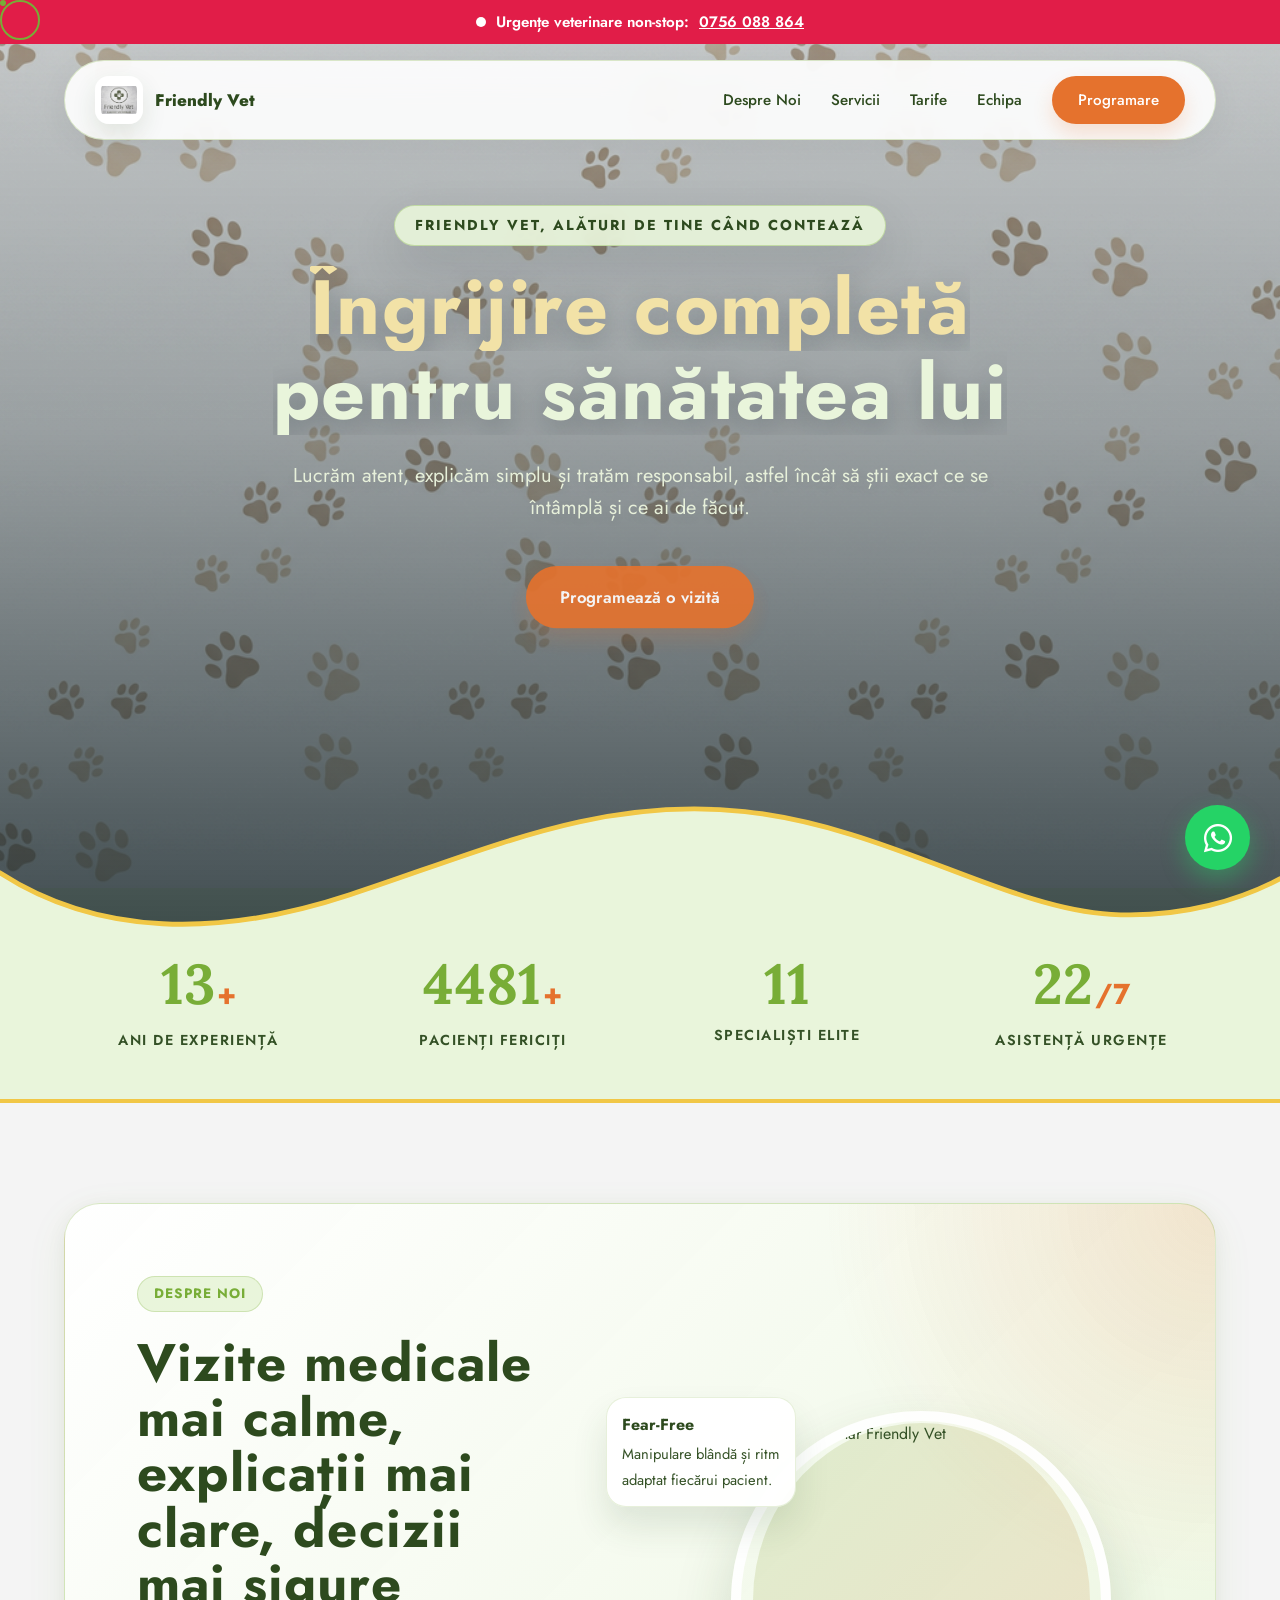
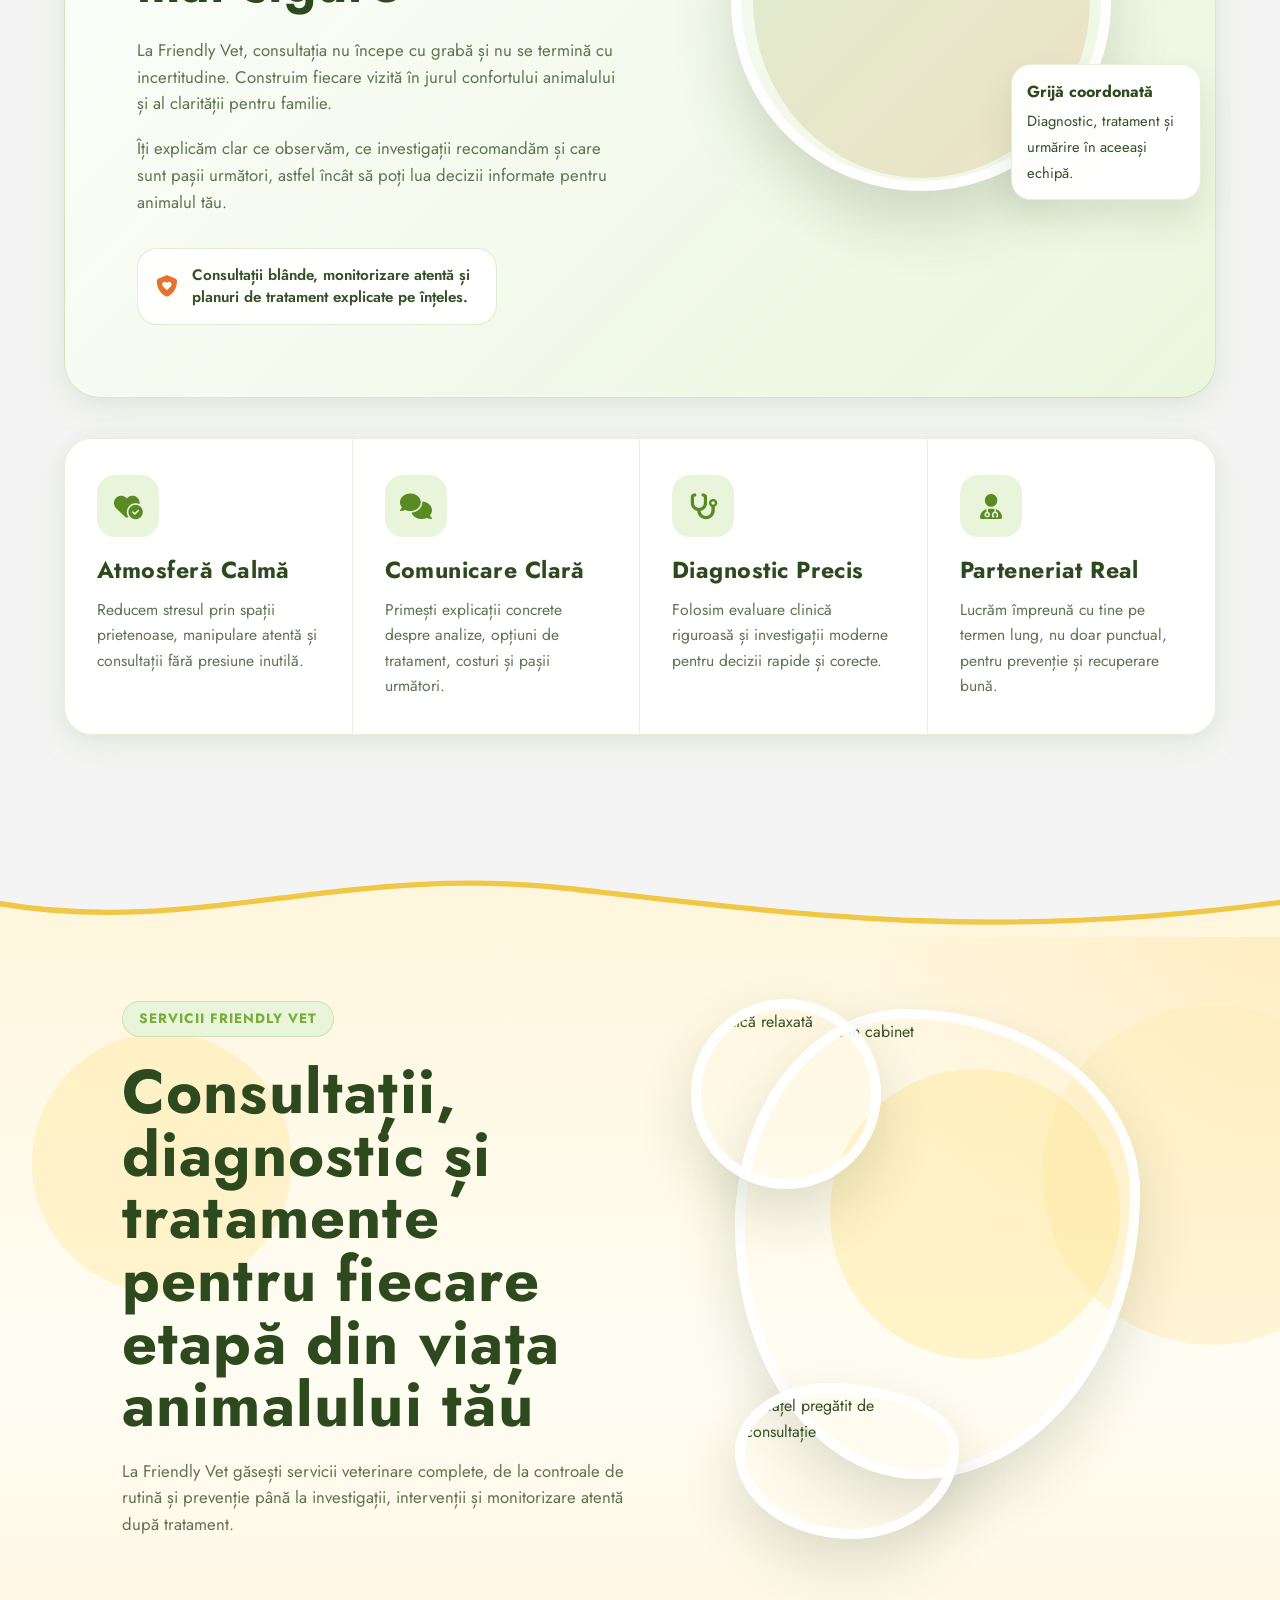
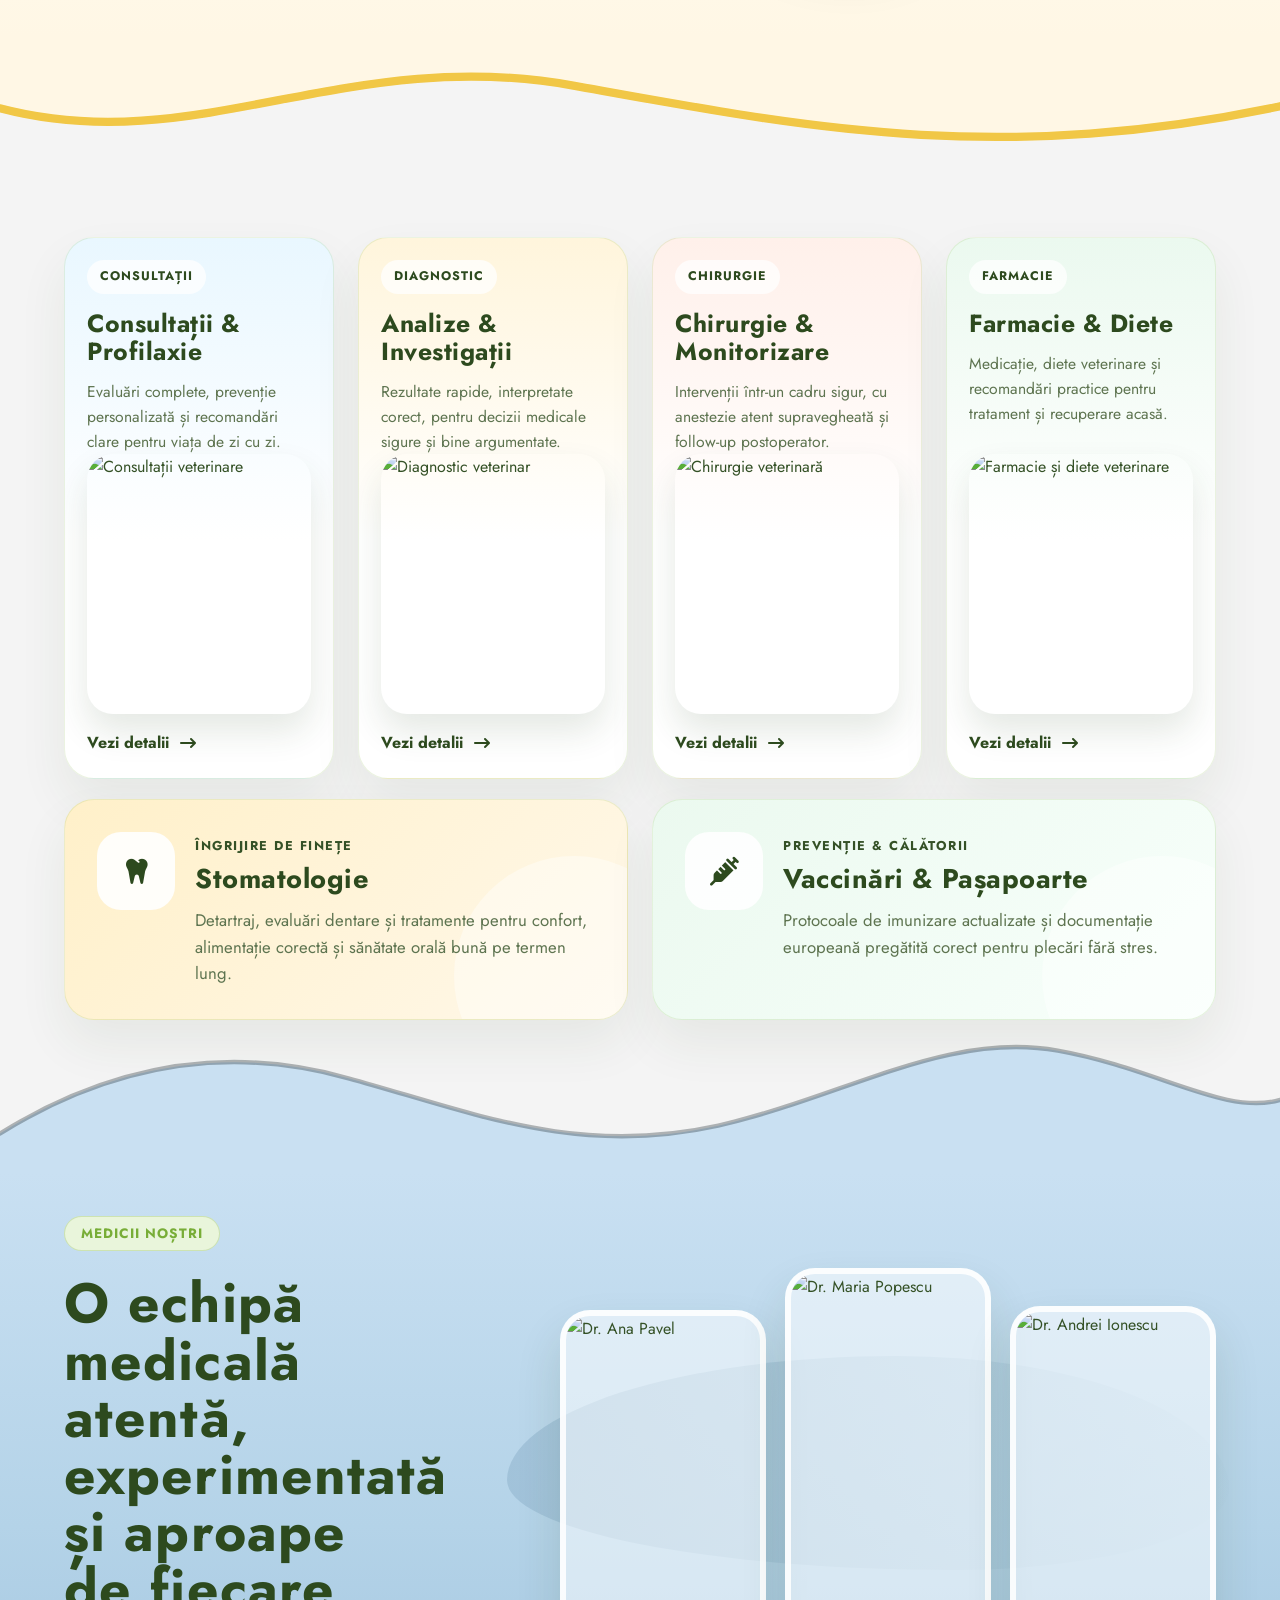
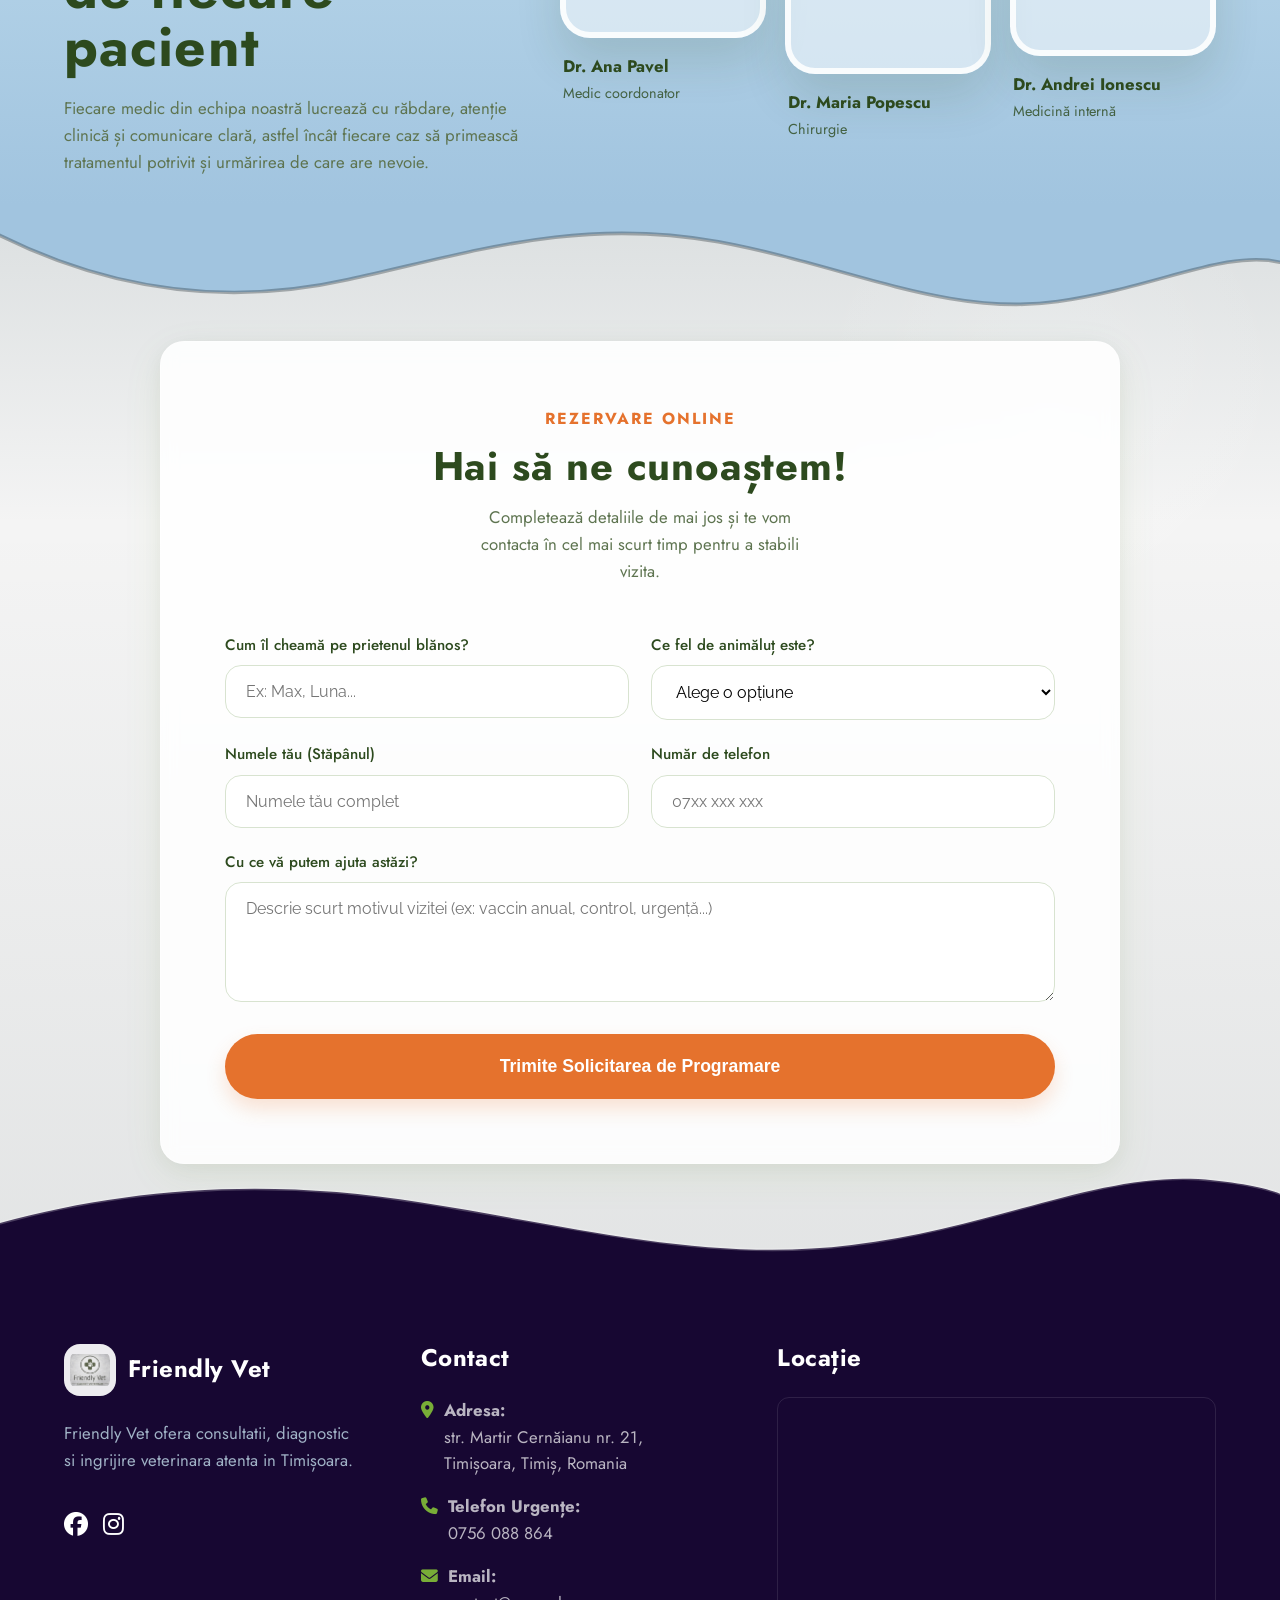
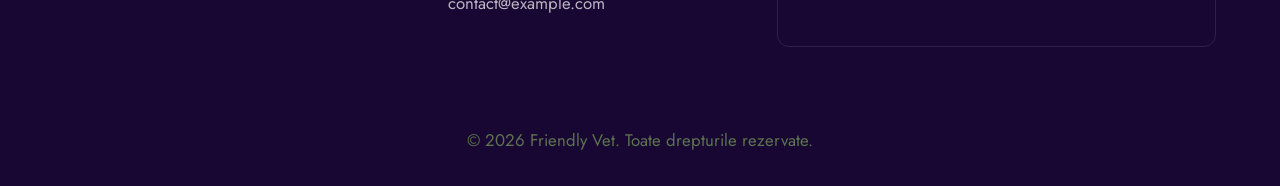
==== commit a15bc229: "Publish friendly-vet" ====
--- a/index.html
+++ b/index.html
@@ -48,7 +48,7 @@
         href="https://fonts.googleapis.com/css2?family=Inter:wght@400;500;600;700&family=Jost:wght@400;500;600;700&display=swap"
         rel="stylesheet">
     <link rel="stylesheet" href="https://cdnjs.cloudflare.com/ajax/libs/font-awesome/6.4.0/css/all.min.css">
-    <link rel="stylesheet" href="style.css?v=1.0.23">
+    <link rel="stylesheet" href="style.css?v=1.0.24">
 
     <!-- Favicon & PWA -->
     <link rel="icon" href="img/brand-logo.png">
--- a/style.css
+++ b/style.css
@@ -138,9 +138,9 @@
     }
 
     .service-subpage-hero::before {
-        background-size: min(620px, 44vw) auto;
-        background-position: var(--subpage-hero-desktop-position, right 5vw bottom);
-        transform: none;
+        background-size: cover;
+        background-position: var(--subpage-hero-desktop-position, var(--subpage-hero-position, center));
+        transform: scale(1.03);
         filter: saturate(1.03) contrast(1.02);
     }
 
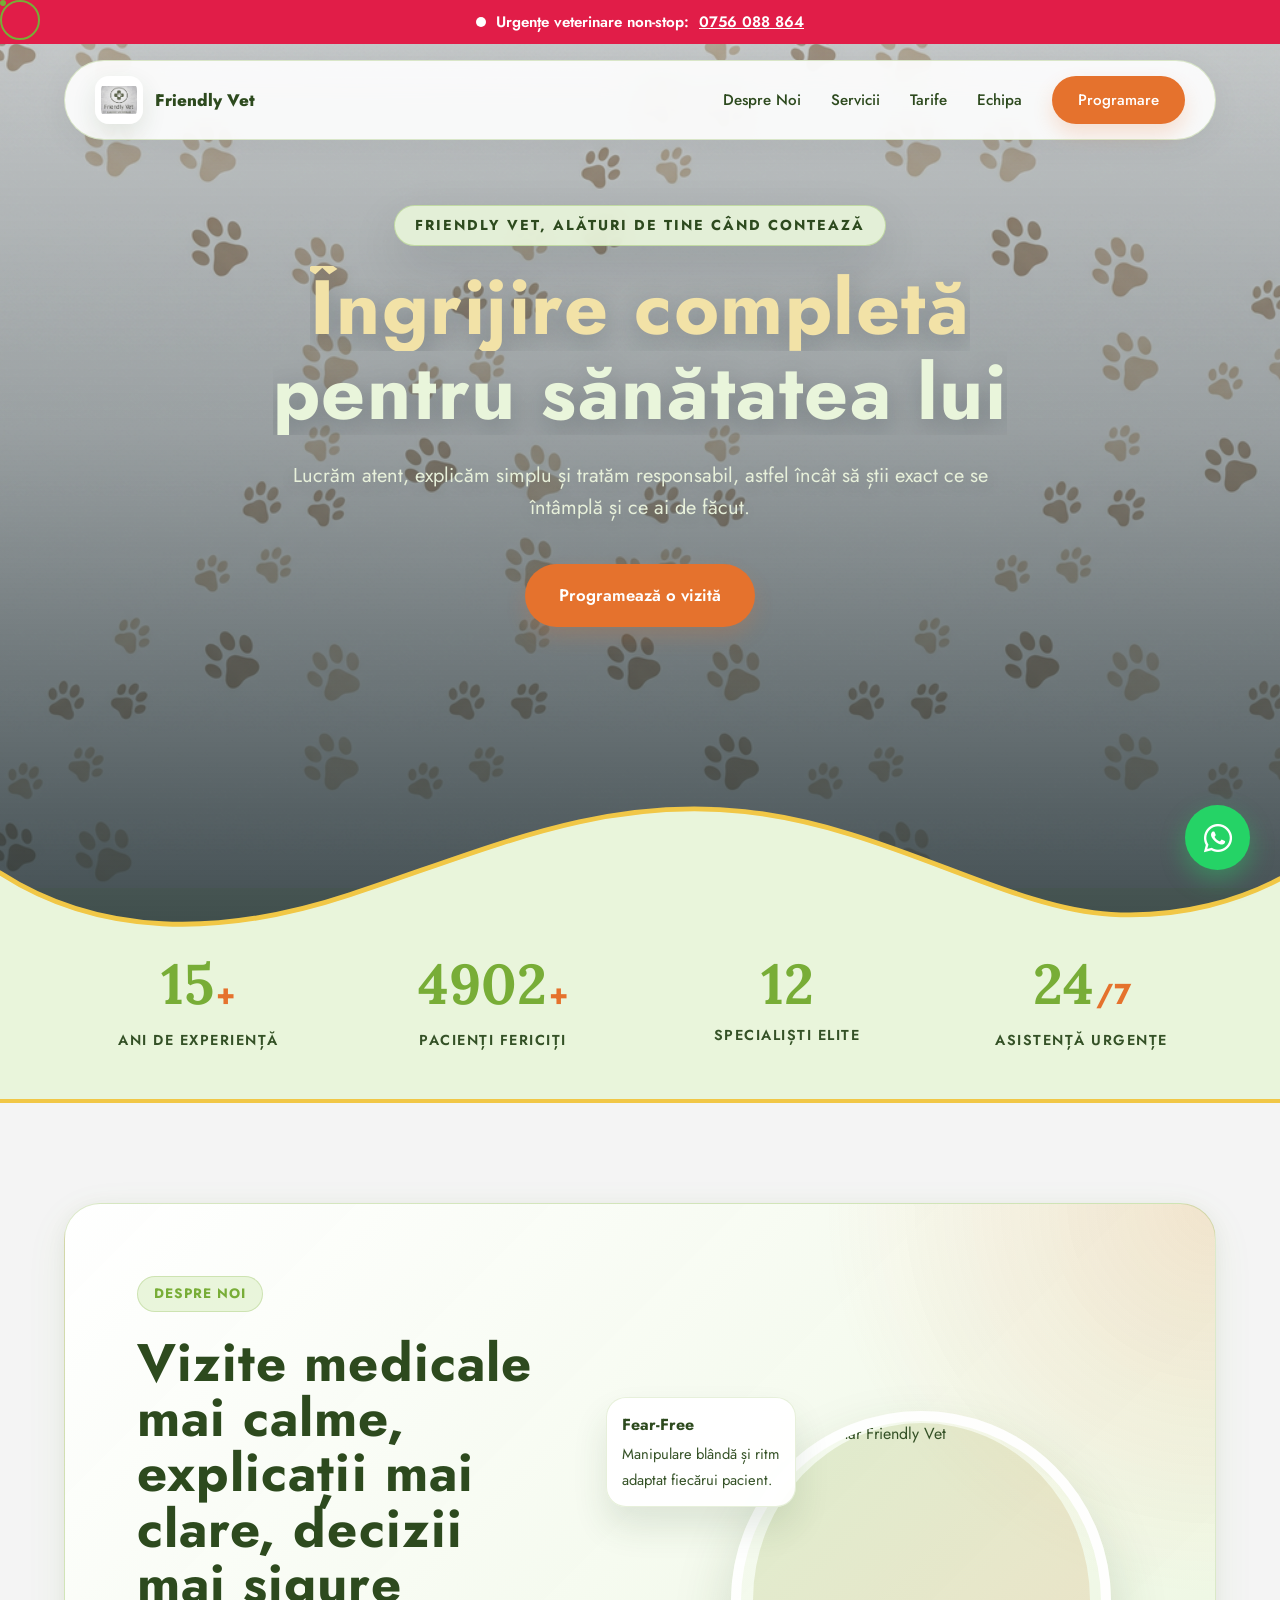
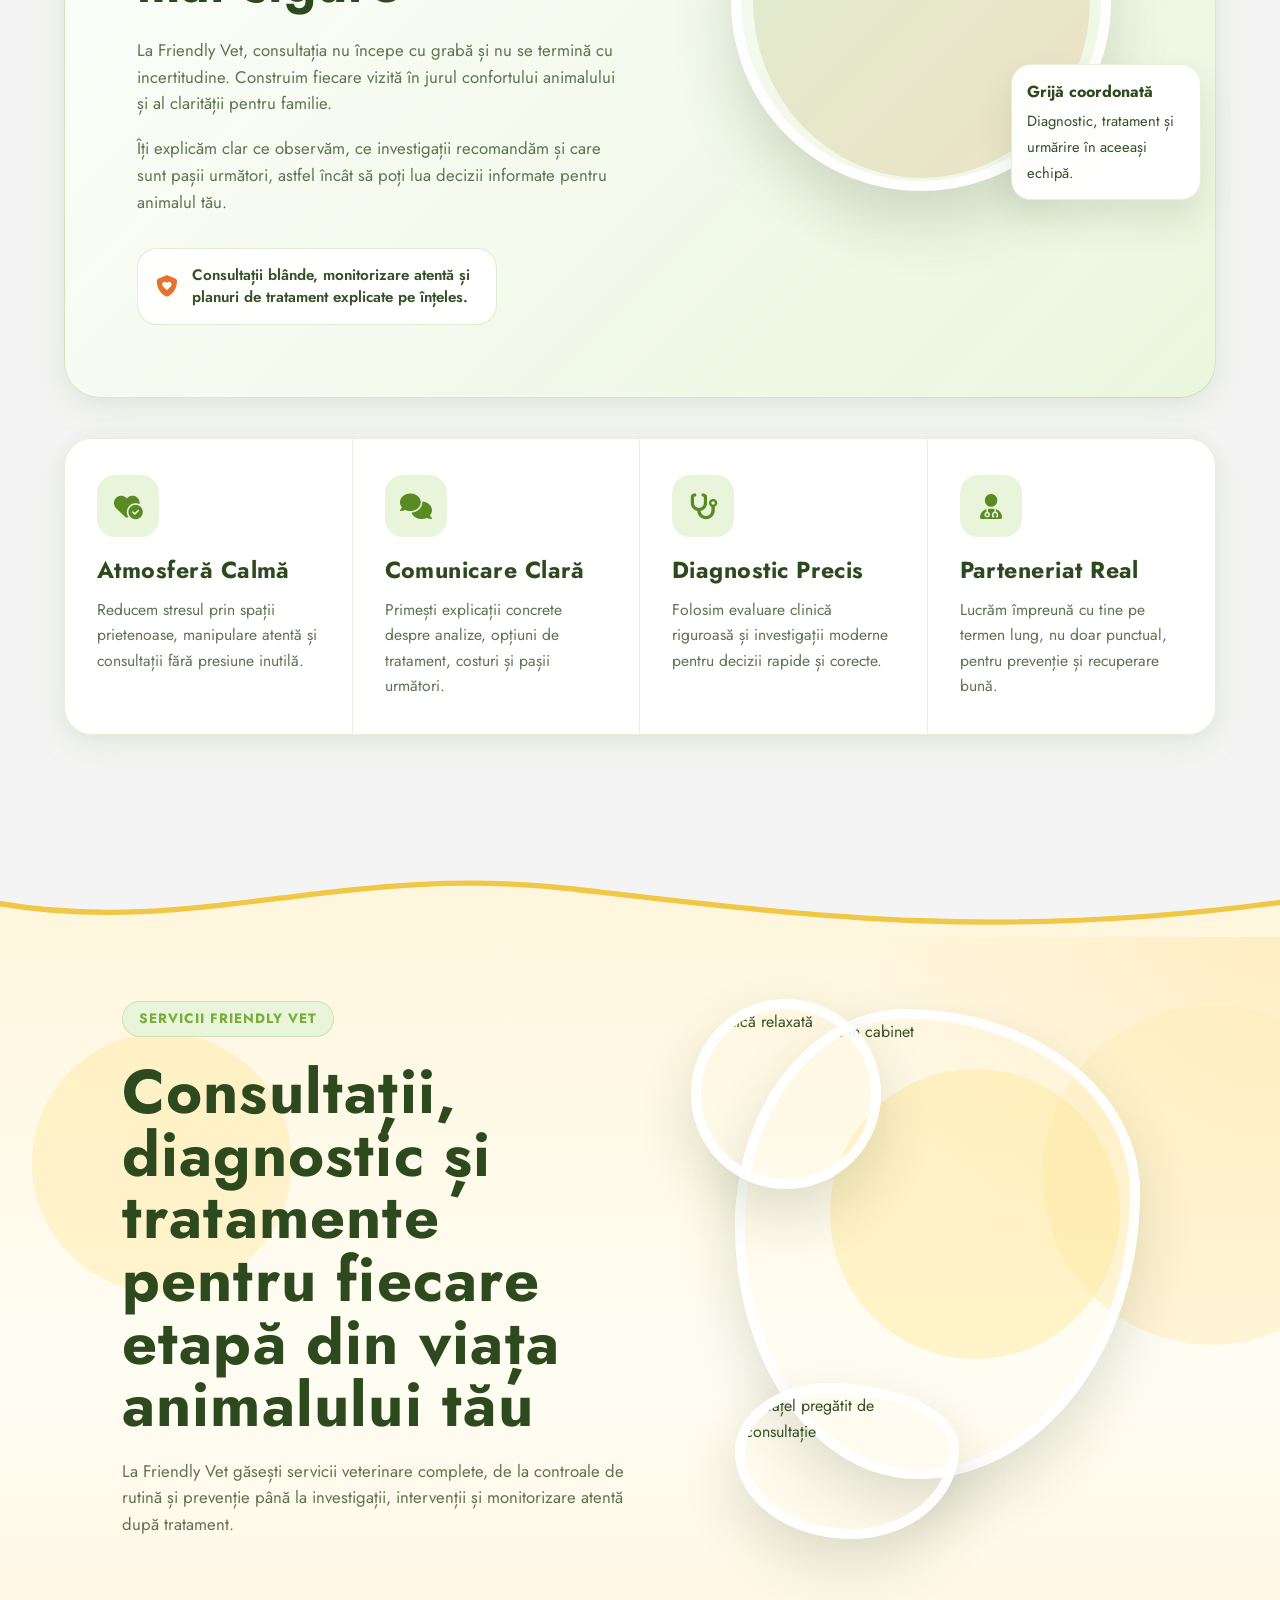
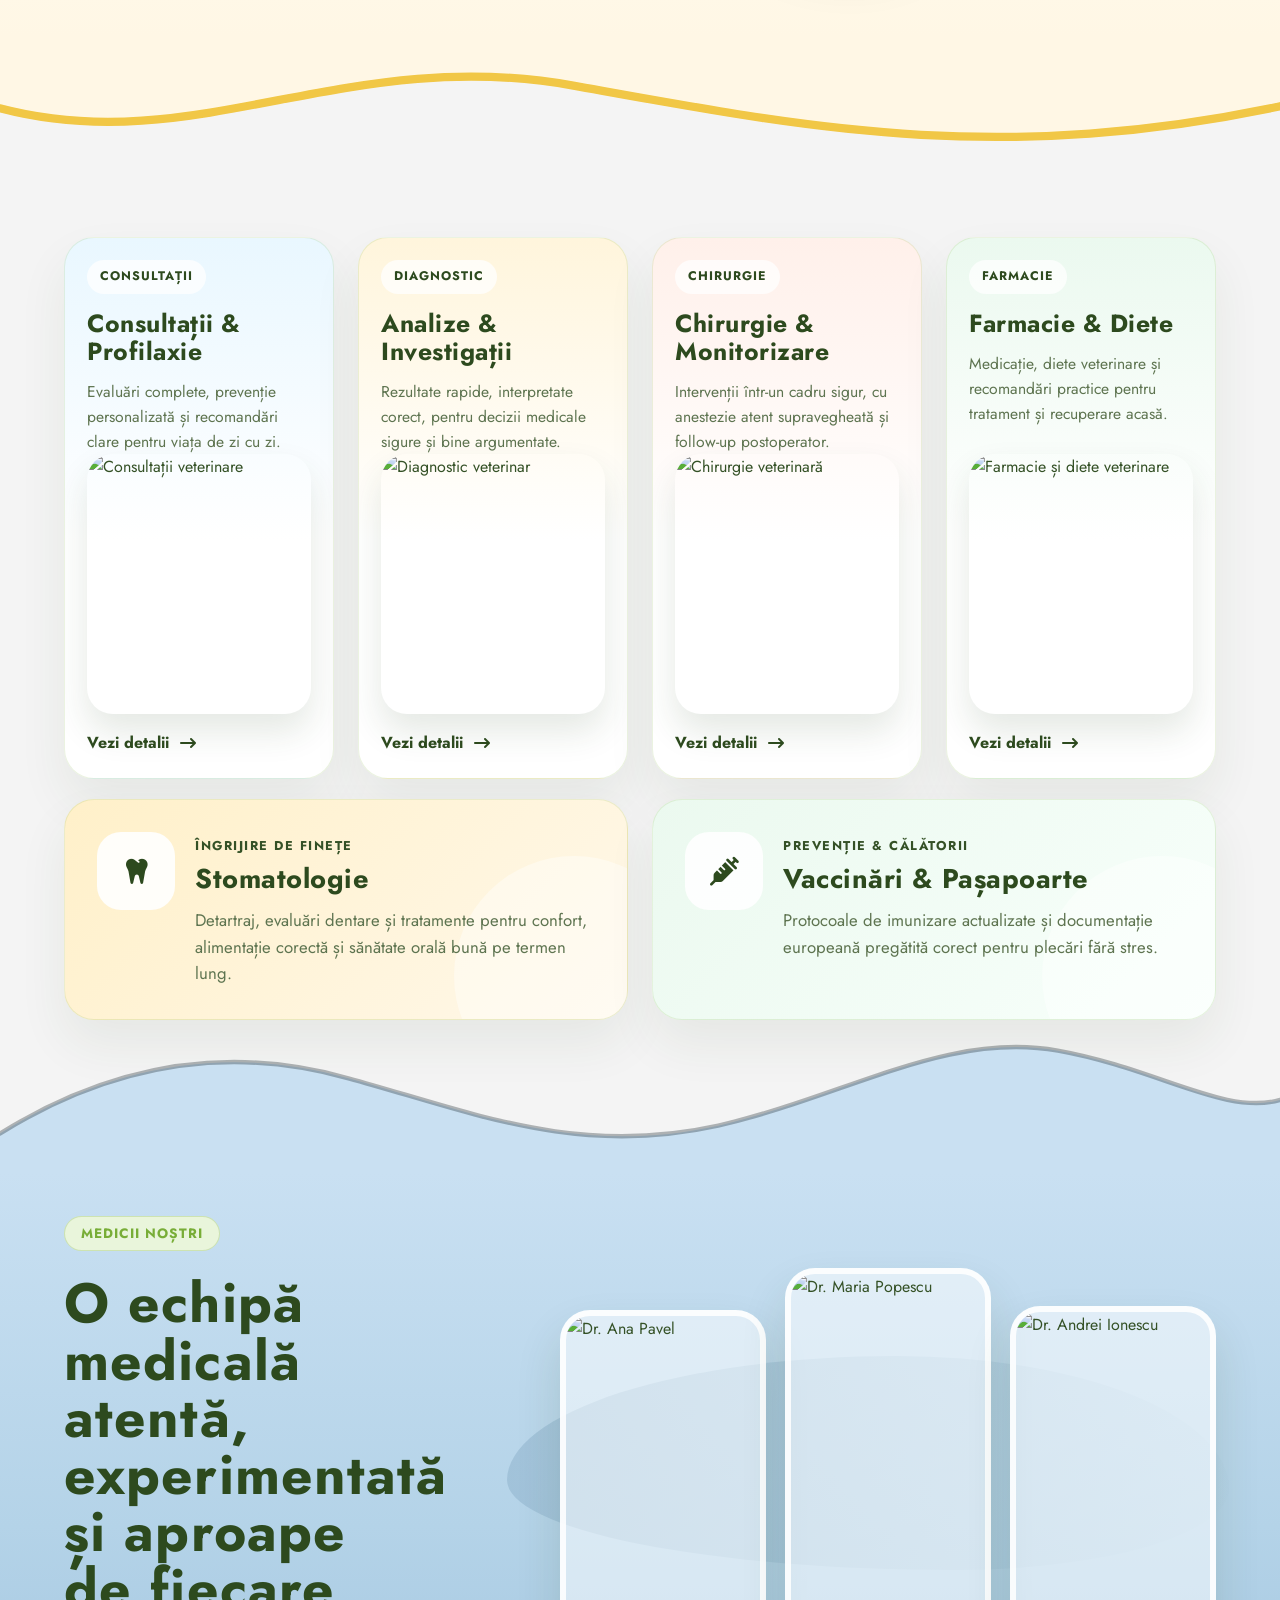
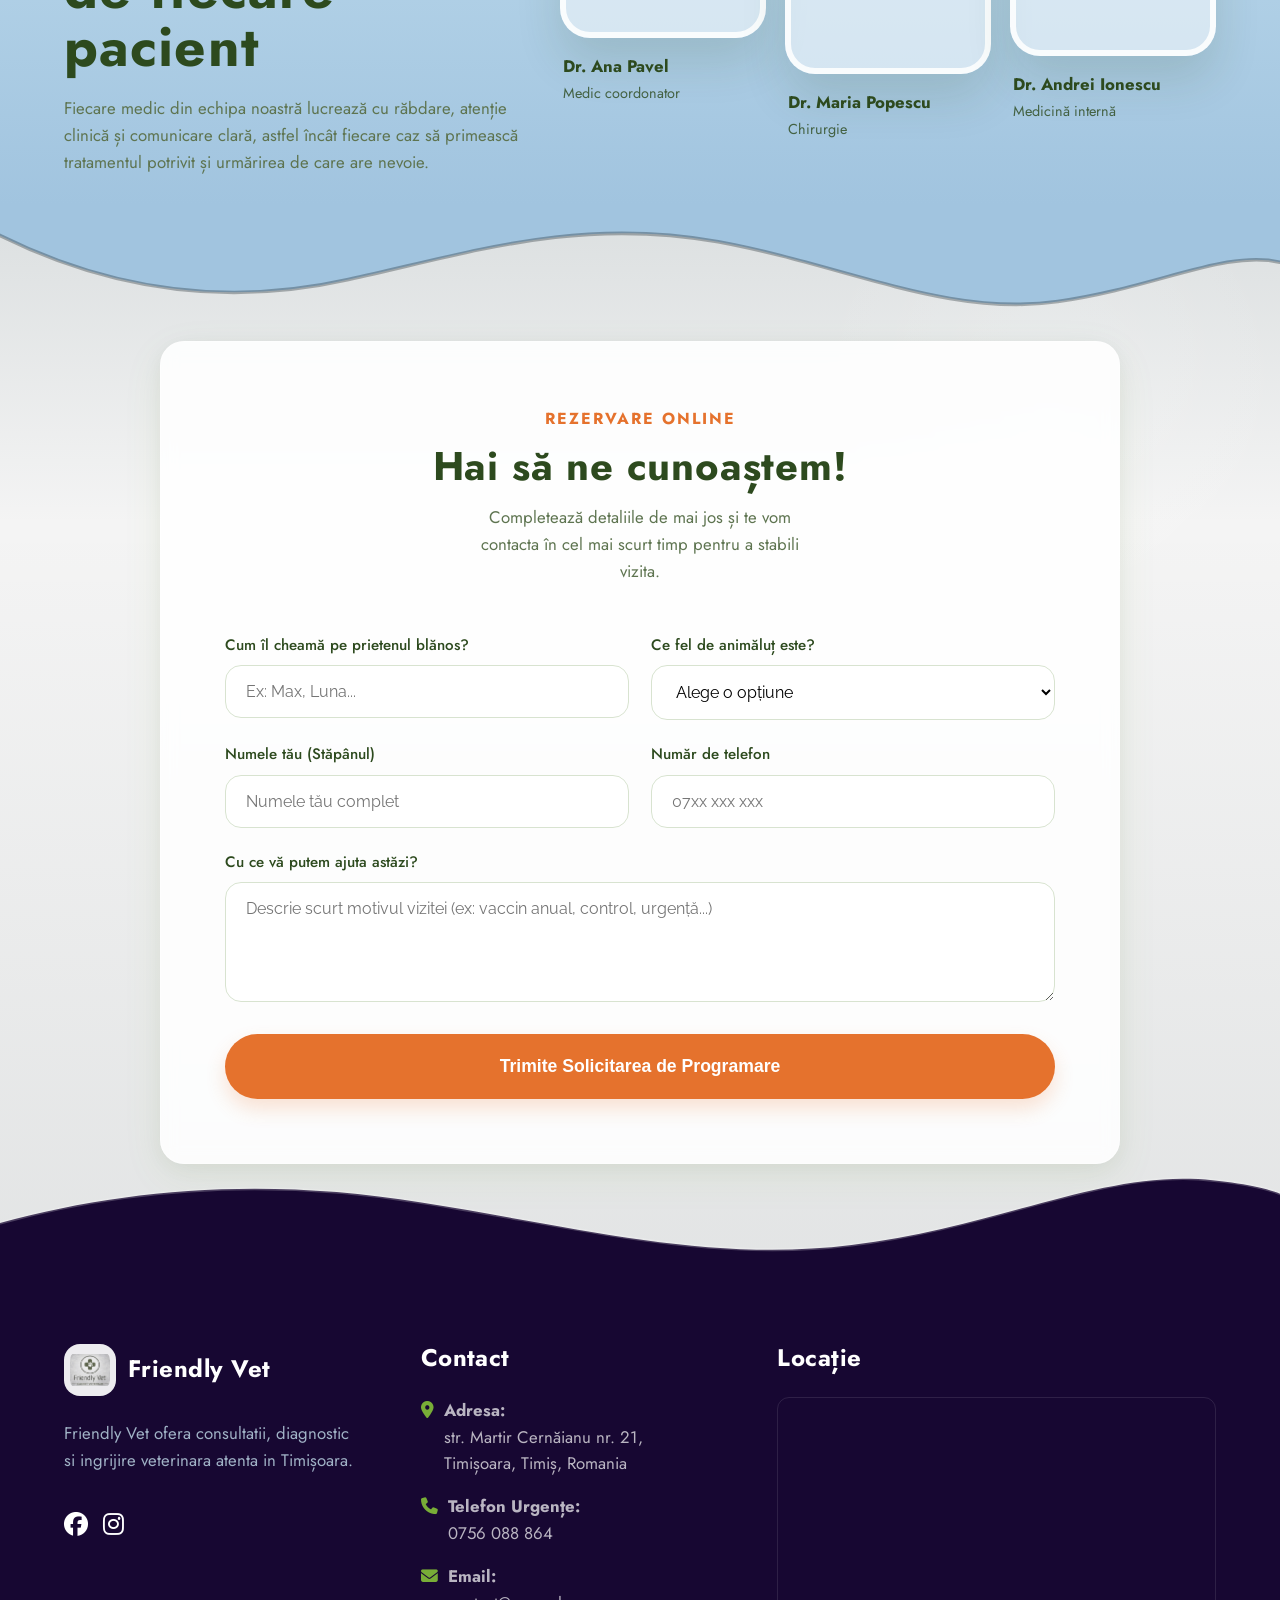
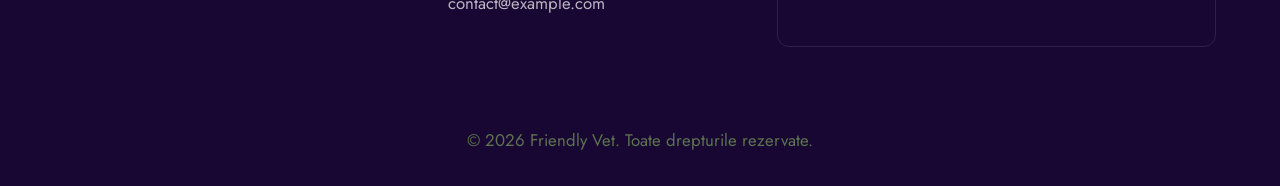
==== commit b3362e37: "Publish friendly-vet" ====
--- a/index.html
+++ b/index.html
@@ -48,7 +48,7 @@
         href="https://fonts.googleapis.com/css2?family=Inter:wght@400;500;600;700&family=Jost:wght@400;500;600;700&display=swap"
         rel="stylesheet">
     <link rel="stylesheet" href="https://cdnjs.cloudflare.com/ajax/libs/font-awesome/6.4.0/css/all.min.css">
-    <link rel="stylesheet" href="style.css?v=1.0.24">
+    <link rel="stylesheet" href="style.css?v=1.0.25">
 
     <!-- Favicon & PWA -->
     <link rel="icon" href="img/brand-logo.png">
--- a/style.css
+++ b/style.css
@@ -139,7 +139,7 @@
 
     .service-subpage-hero::before {
         background-size: cover;
-        background-position: var(--subpage-hero-desktop-position, var(--subpage-hero-position, center));
+        background-position: var(--subpage-hero-position, center);
         transform: scale(1.03);
         filter: saturate(1.03) contrast(1.02);
     }
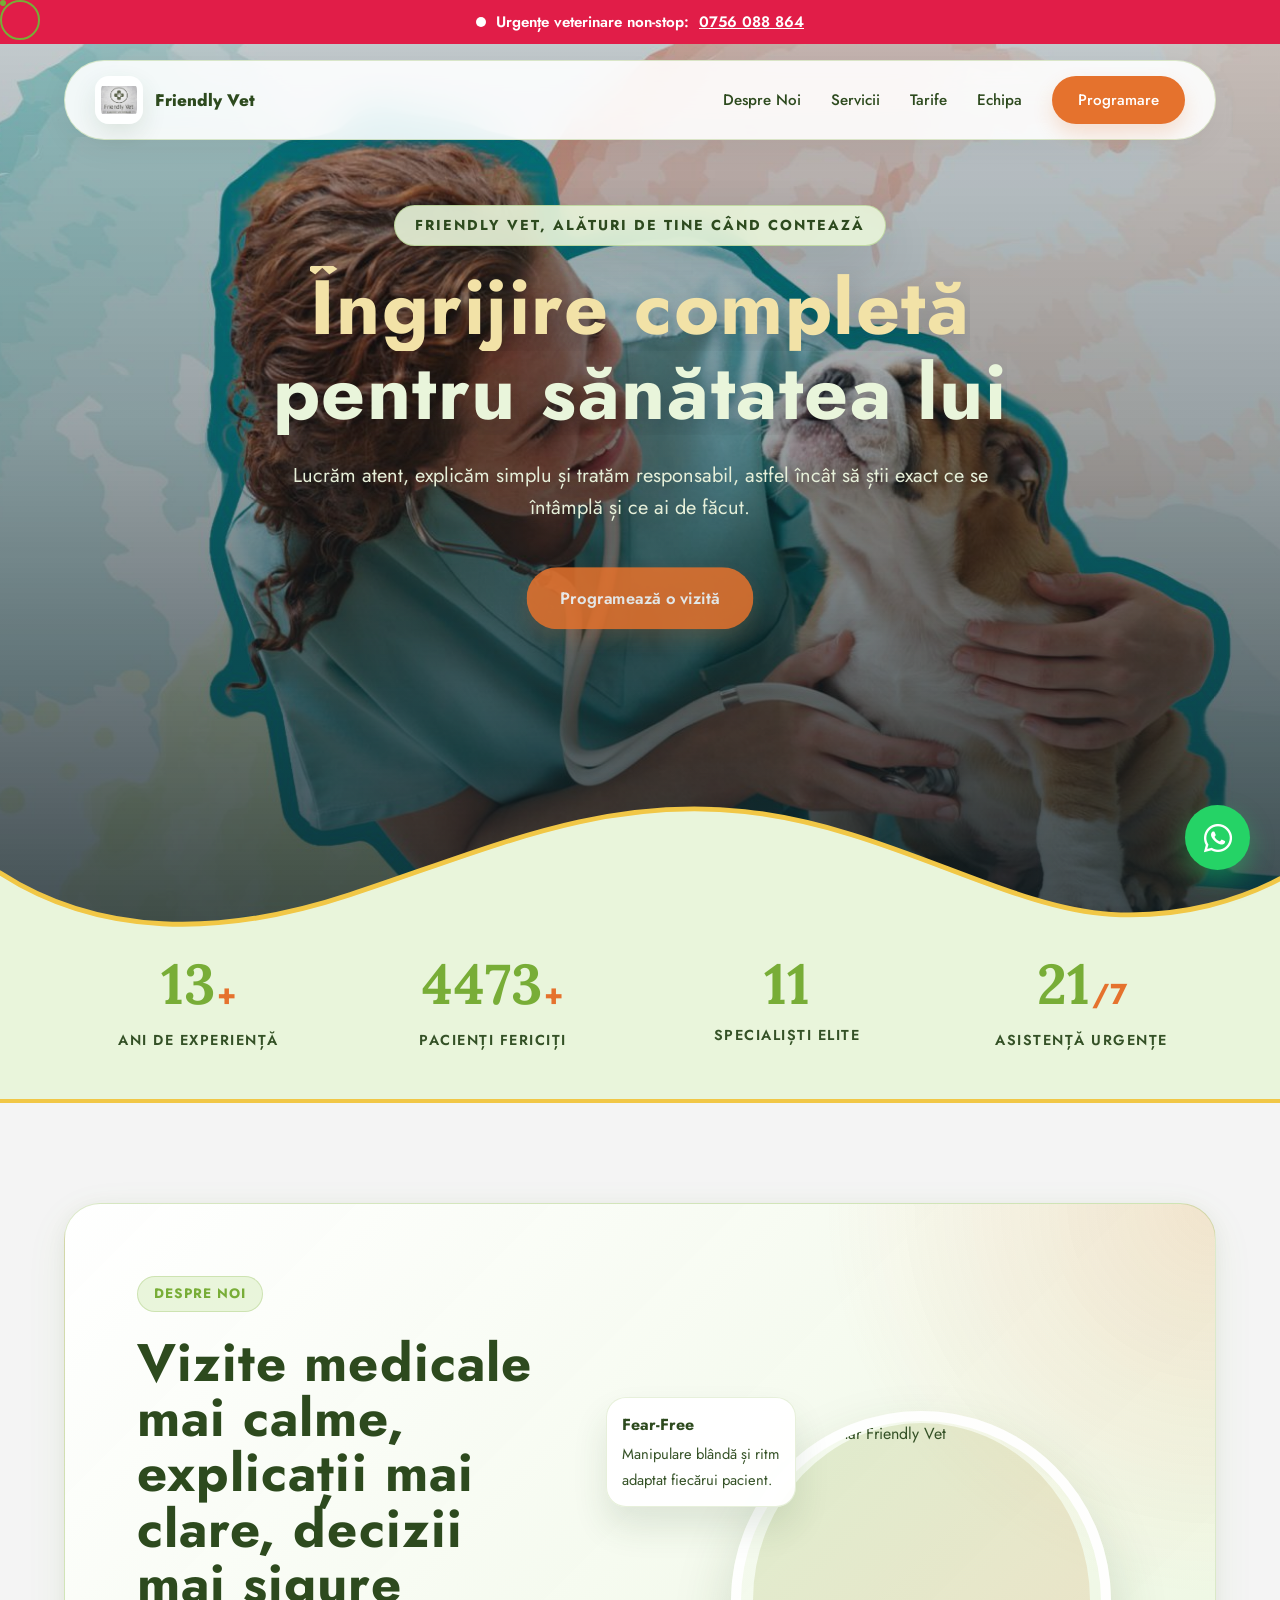
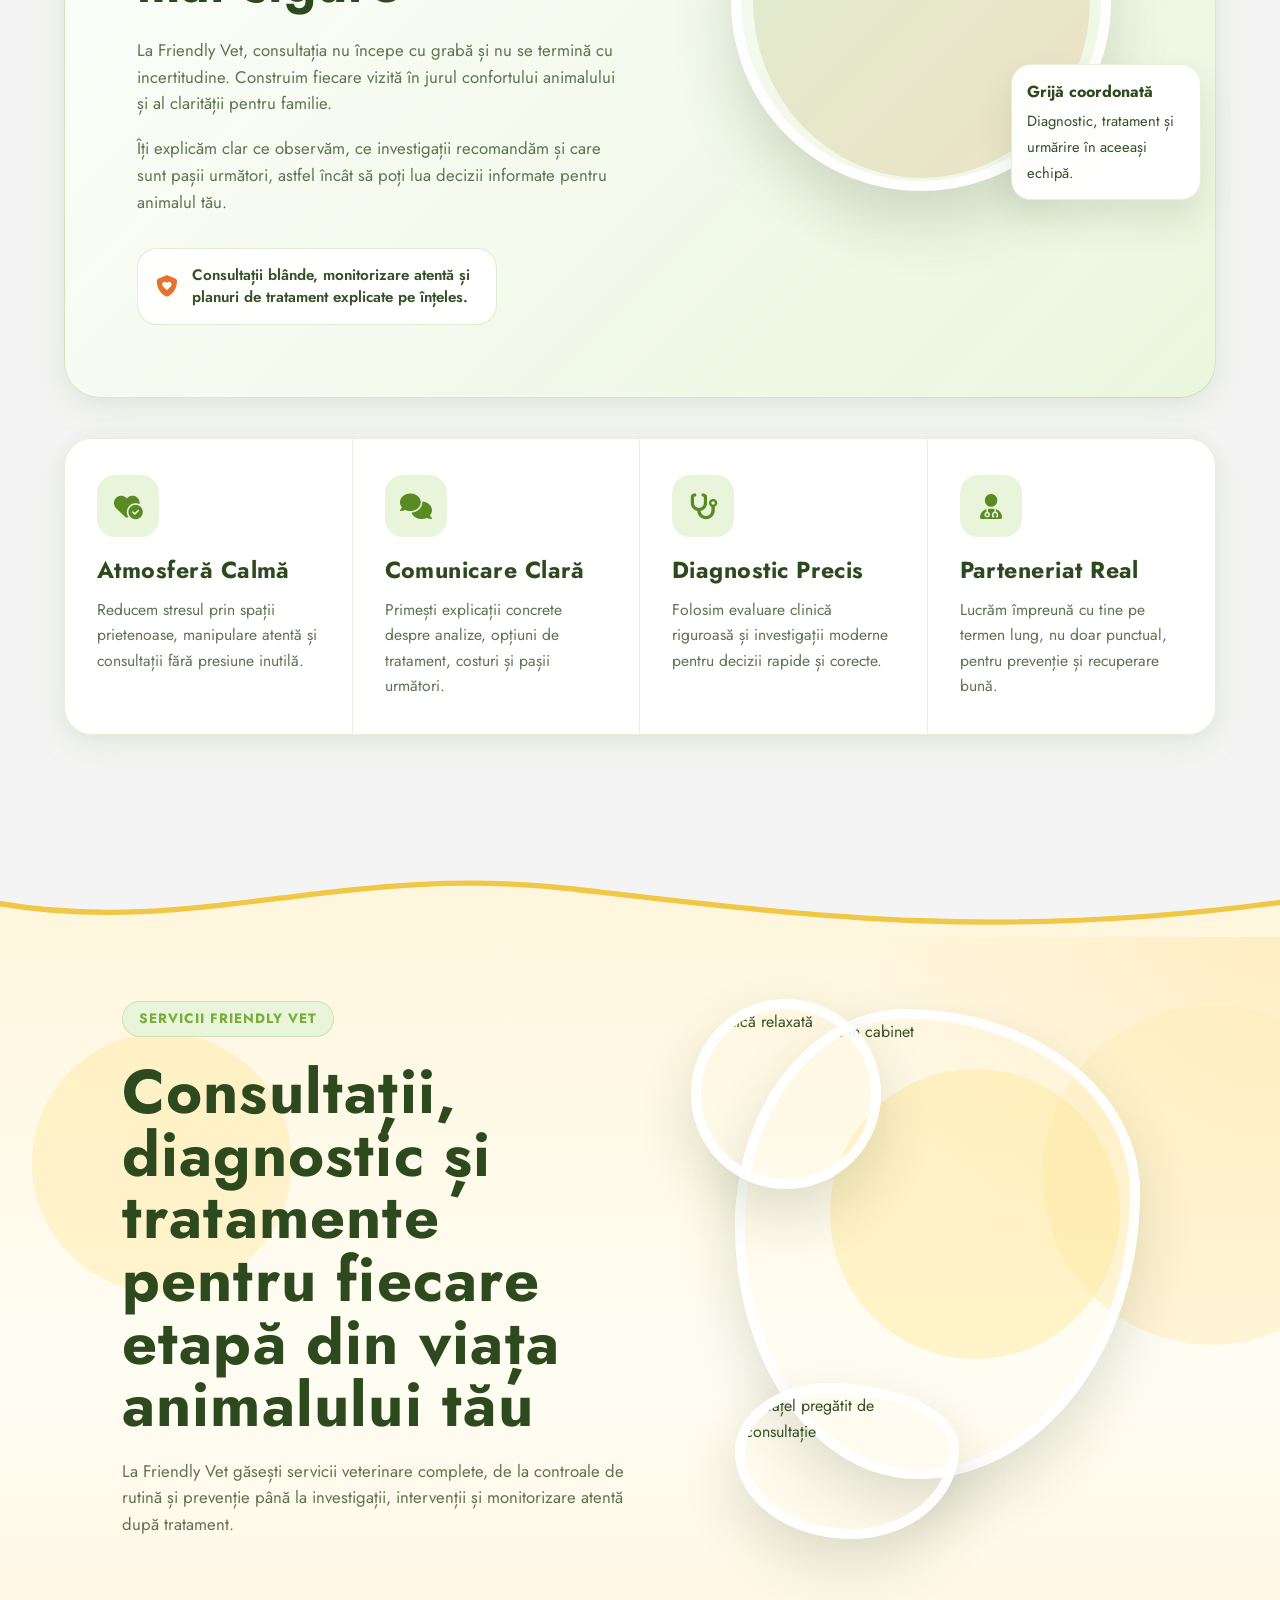
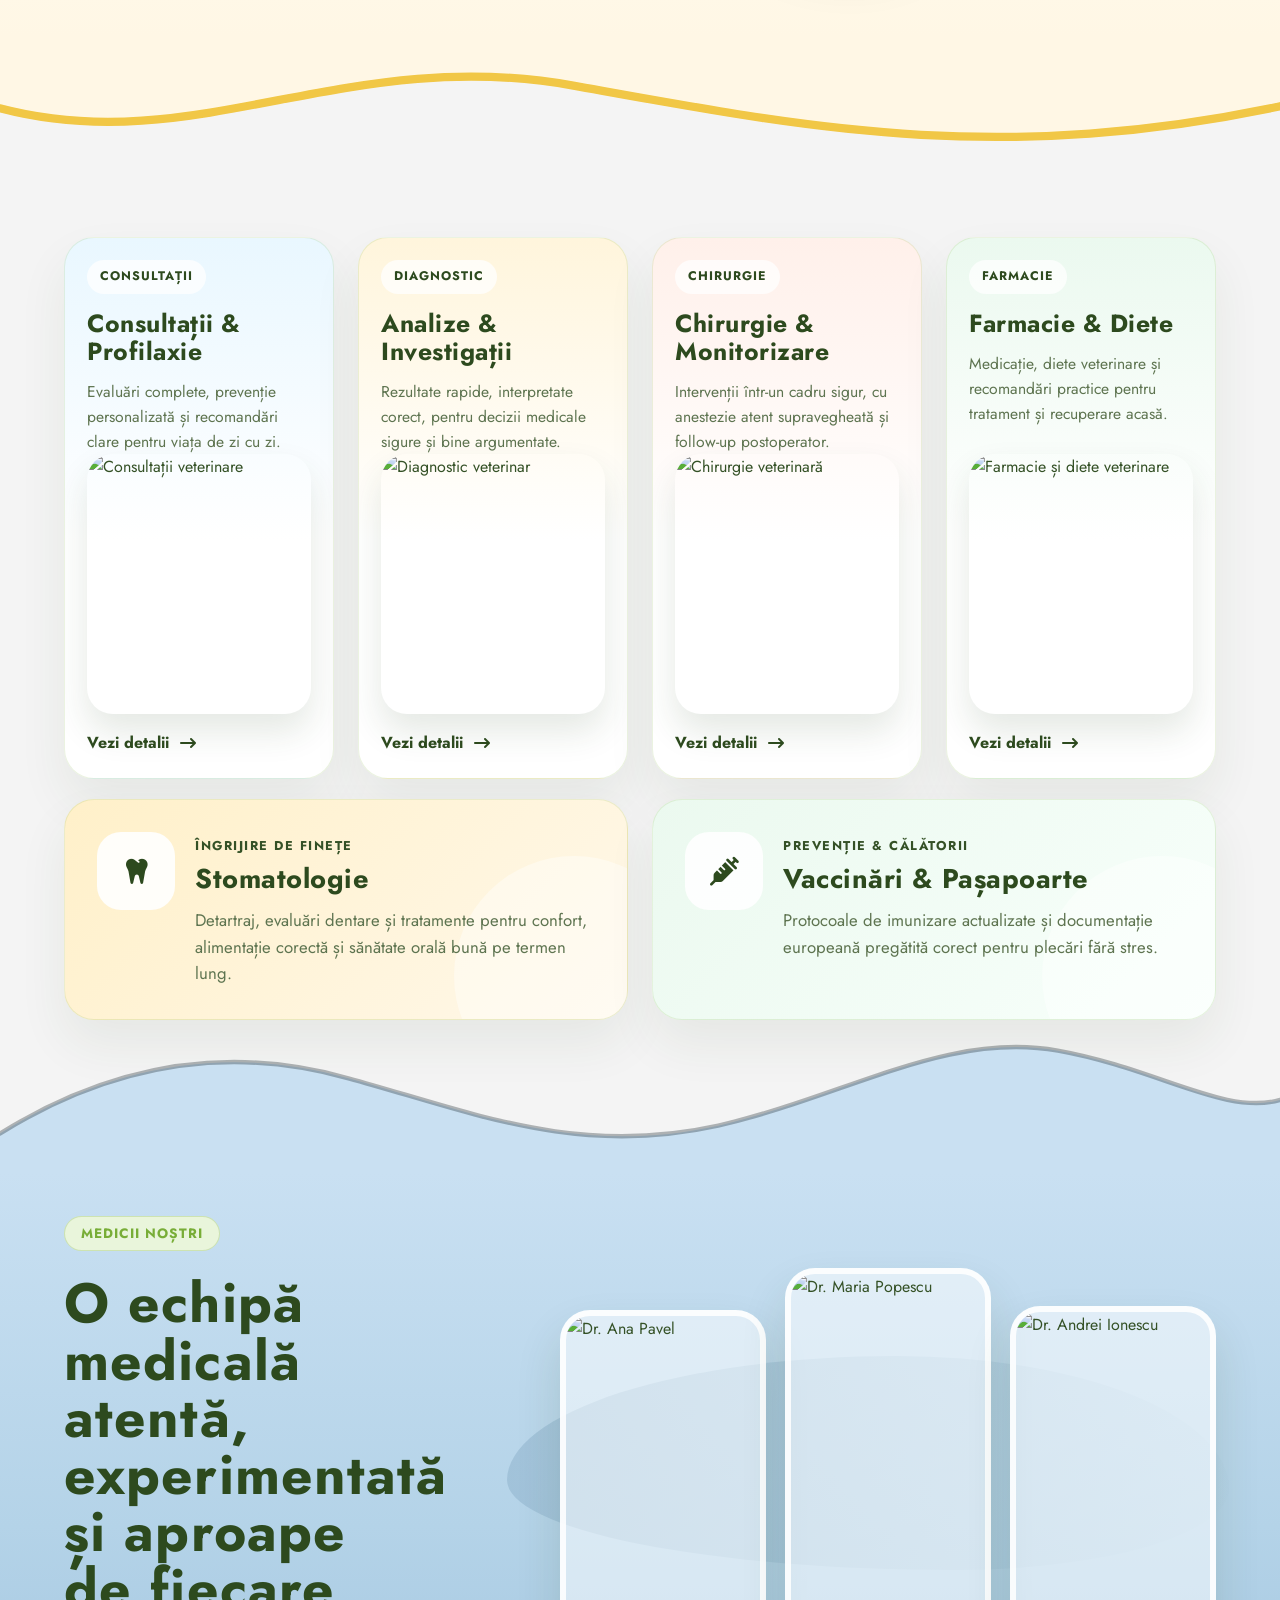
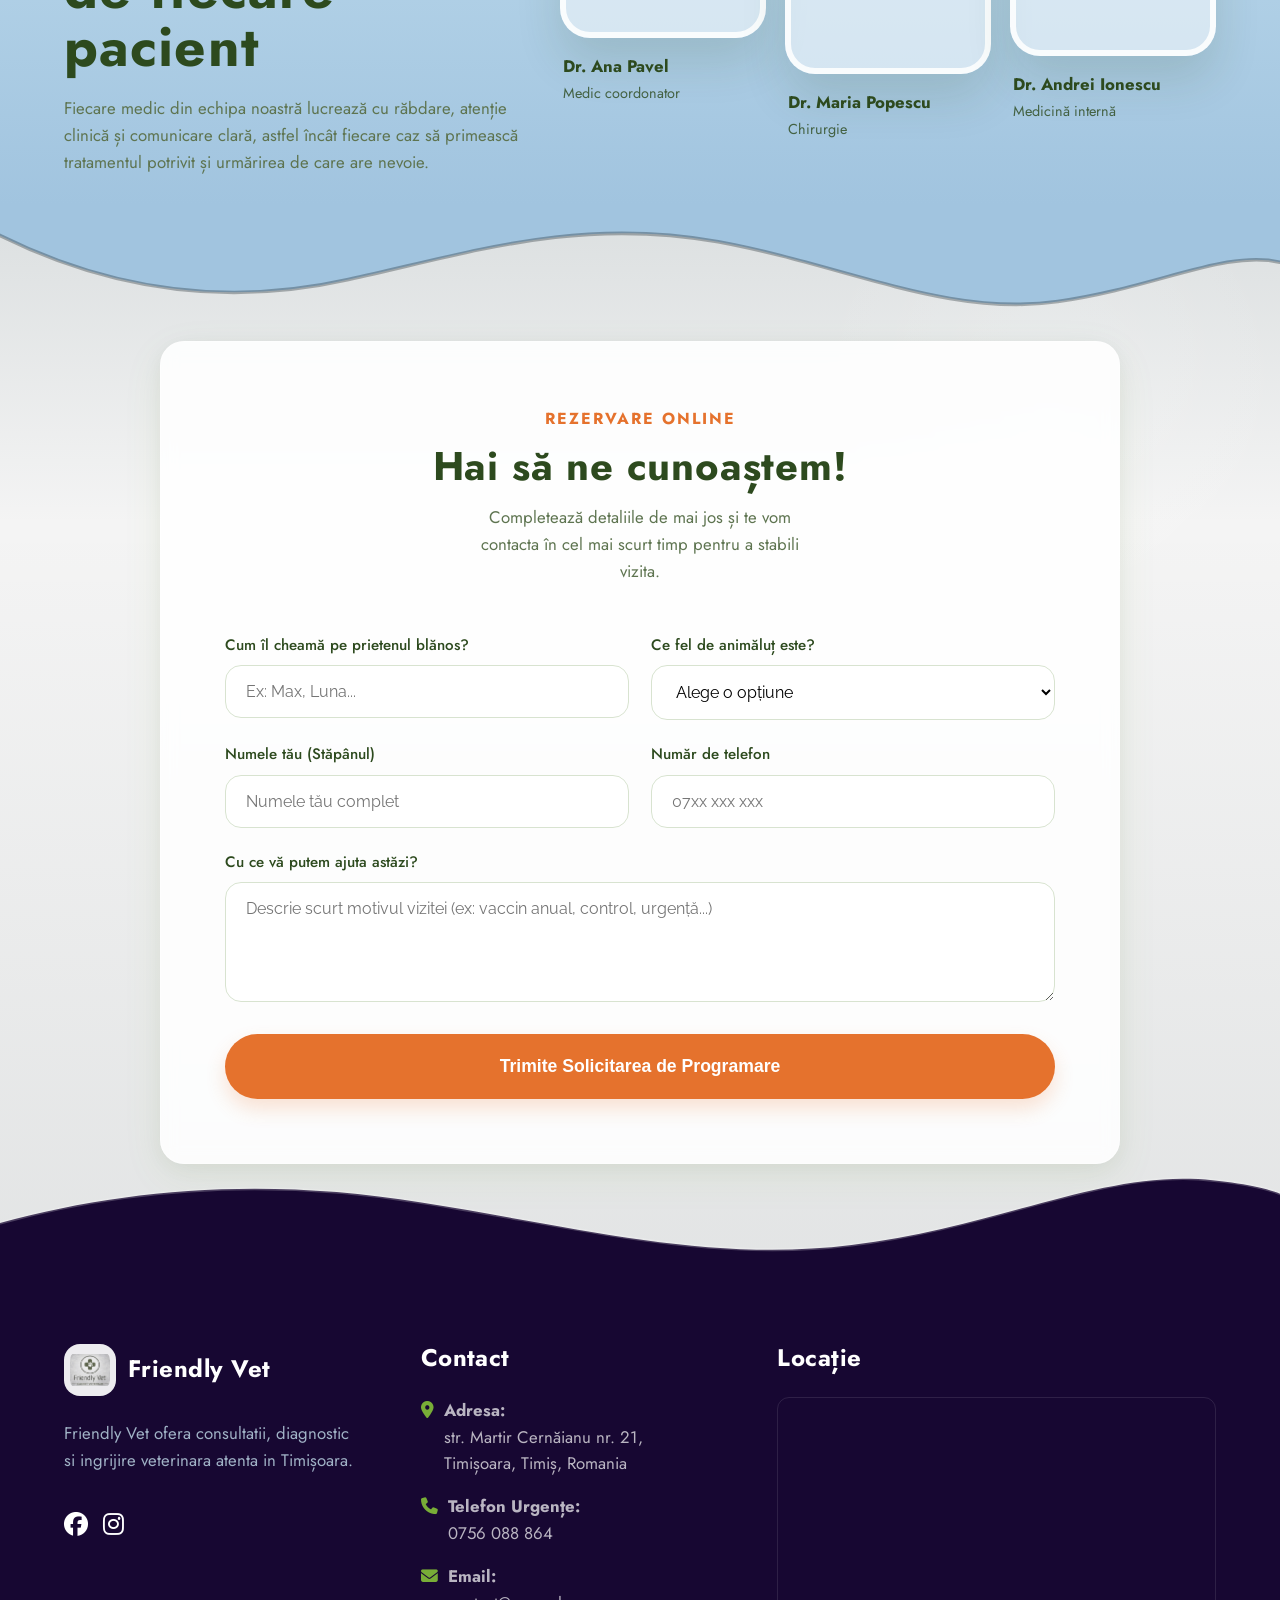
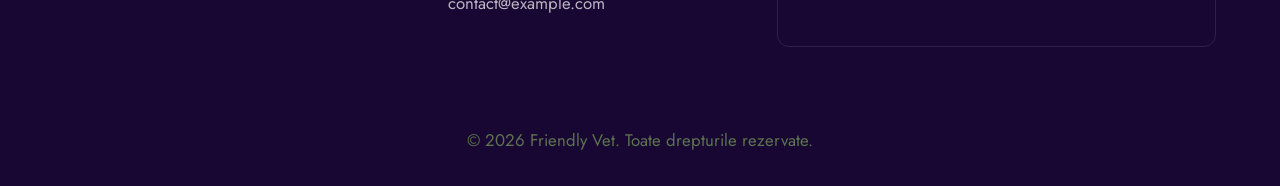
==== commit cec93fa5: "Publish friendly-vet" ====
--- a/index.html
+++ b/index.html
@@ -48,7 +48,7 @@
         href="https://fonts.googleapis.com/css2?family=Inter:wght@400;500;600;700&family=Jost:wght@400;500;600;700&display=swap"
         rel="stylesheet">
     <link rel="stylesheet" href="https://cdnjs.cloudflare.com/ajax/libs/font-awesome/6.4.0/css/all.min.css">
-    <link rel="stylesheet" href="style.css?v=1.0.25">
+    <link rel="stylesheet" href="style.css?v=1.0.27">
 
     <!-- Favicon & PWA -->
     <link rel="icon" href="img/brand-logo.png">
@@ -92,11 +92,11 @@
     <!-- HERO SECTION FULLSCREEN ANIMAT -->
     <section id="acasa" class="hero-fullscreen">
         <div class="hero-image-wrapper">
-            <img class="hero-slide is-active" src="https://images.unsplash.com/photo-1576201836106-db1758fd1c97?auto=format&fit=crop&w=1920&q=80" alt="Medic veterinar alături de un bulldog"
+            <img class="hero-slide is-active" src="img/hero-slide-01.jpg" alt="Medic veterinar alături de un bulldog"
                 loading="eager" decoding="async">
-            <img class="hero-slide" src="https://images.unsplash.com/photo-1548199973-03cce0bbc87b?auto=format&fit=crop&w=1920&q=80" alt="Medic veterinar consultând un cățel"
+            <img class="hero-slide" src="img/hero-slide-02.jpg" alt="Medic veterinar consultând un cățel"
                 loading="eager" decoding="async">
-            <img class="hero-slide slide-three" src="https://images.unsplash.com/photo-1516734212186-a967f81ad0d7?auto=format&fit=crop&w=1920&q=80" alt="Cățel fericit în cabinetul veterinar"
+            <img class="hero-slide slide-three" src="img/hero-slide-03.webp" alt="Cățel fericit în cabinetul veterinar"
                 loading="eager" decoding="async">
         </div>
         <div class="hero-overlay"></div>
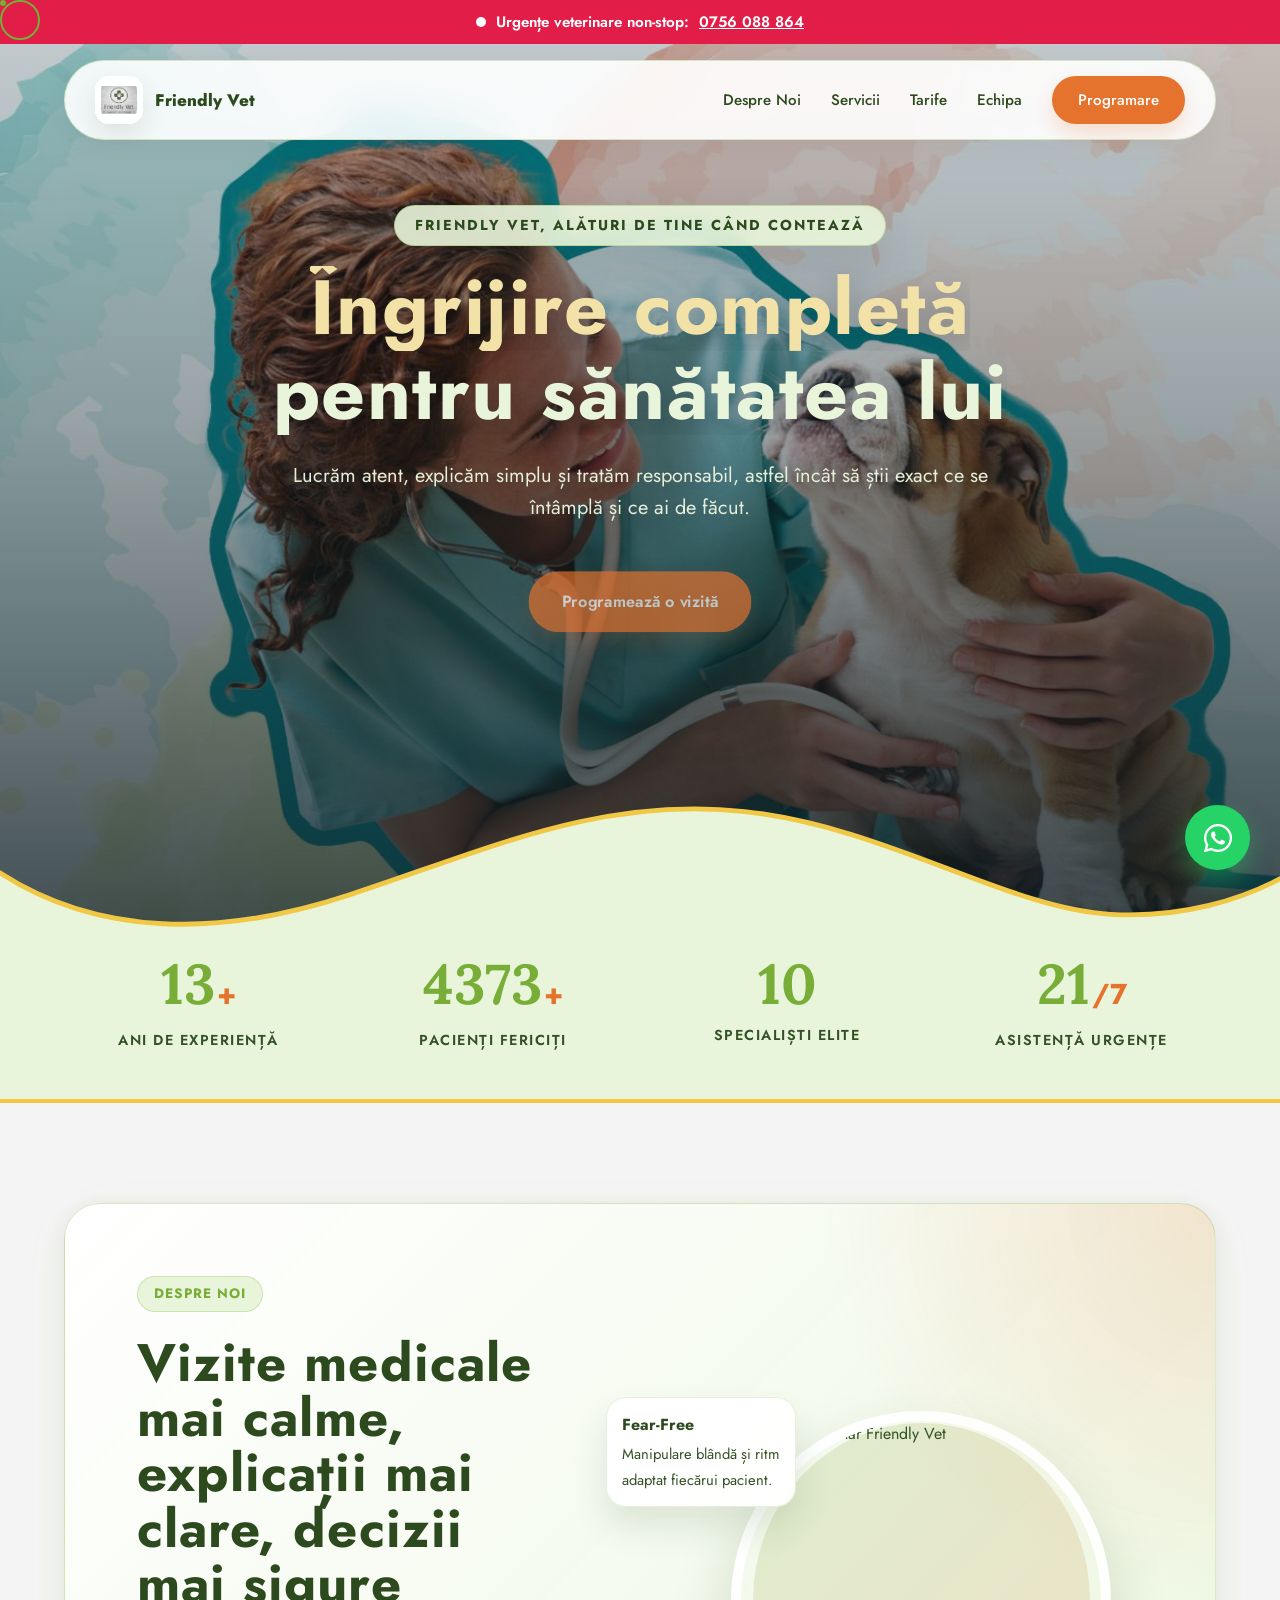
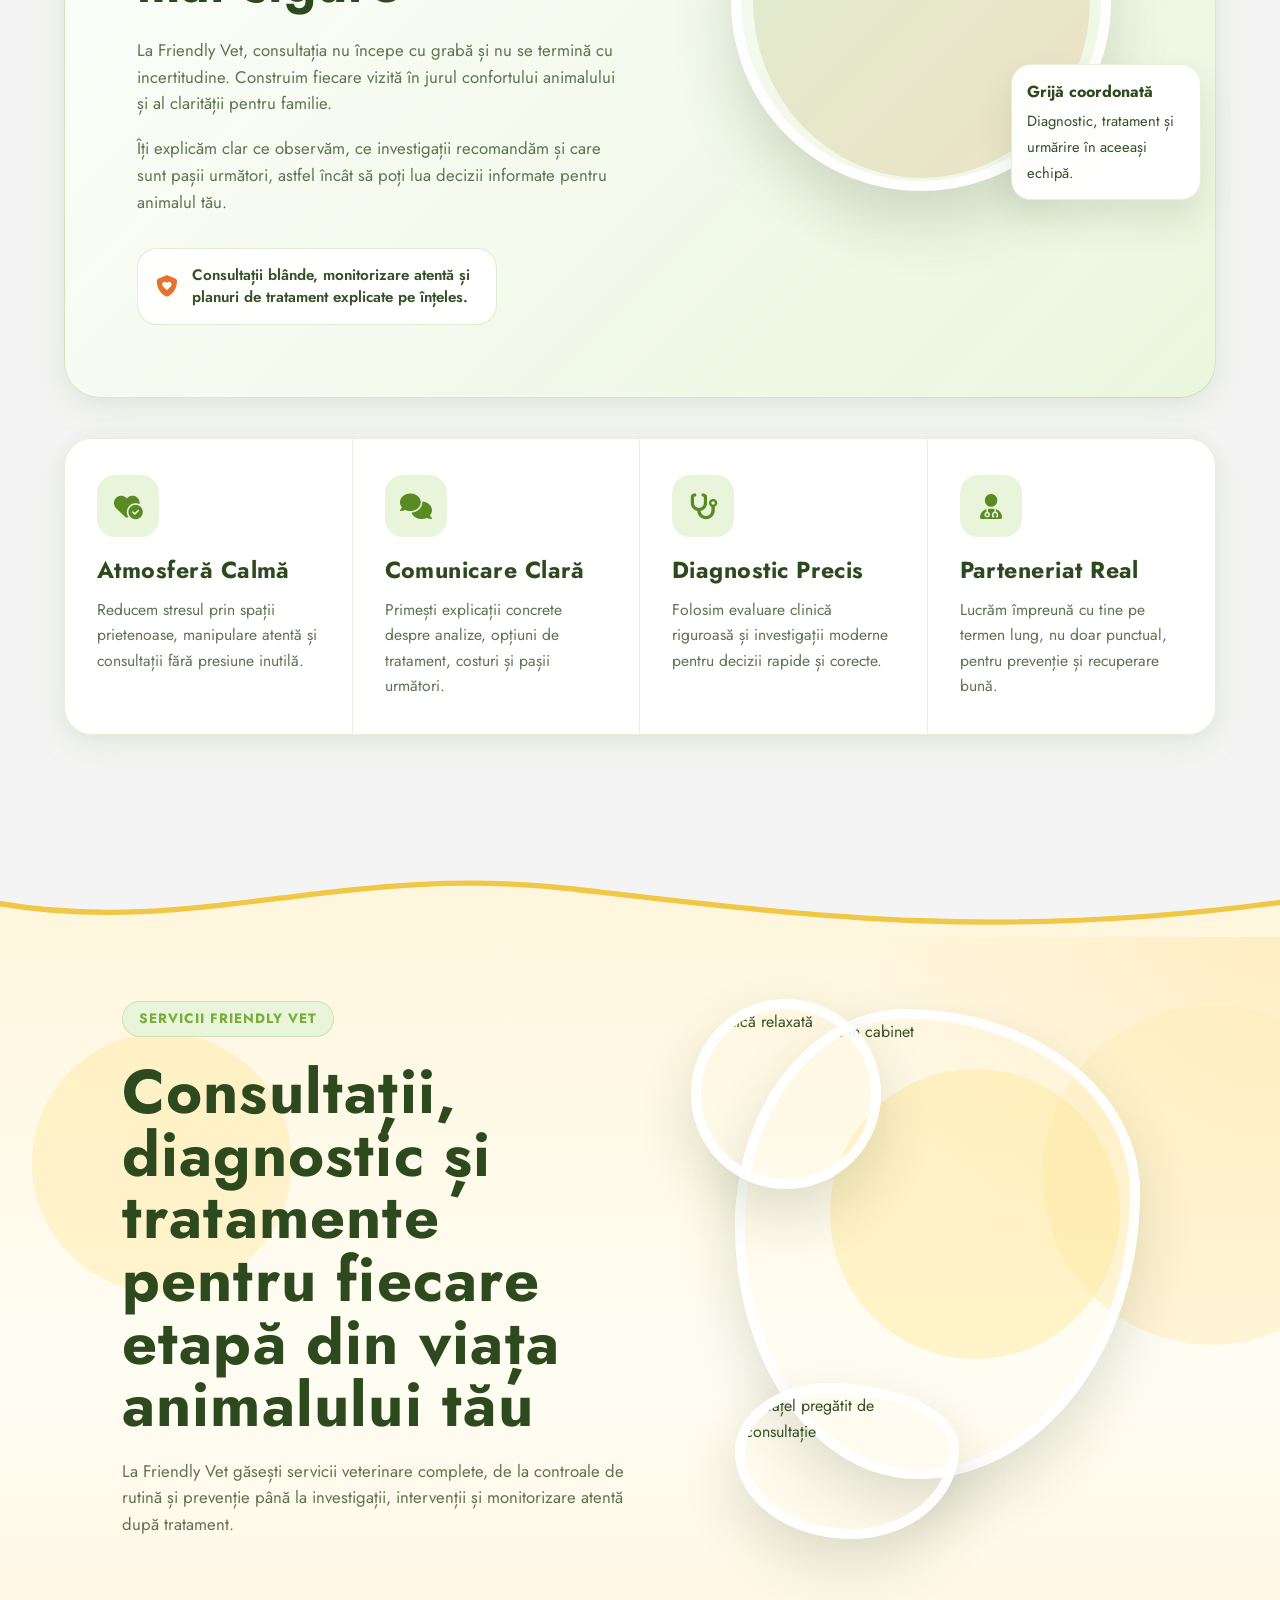
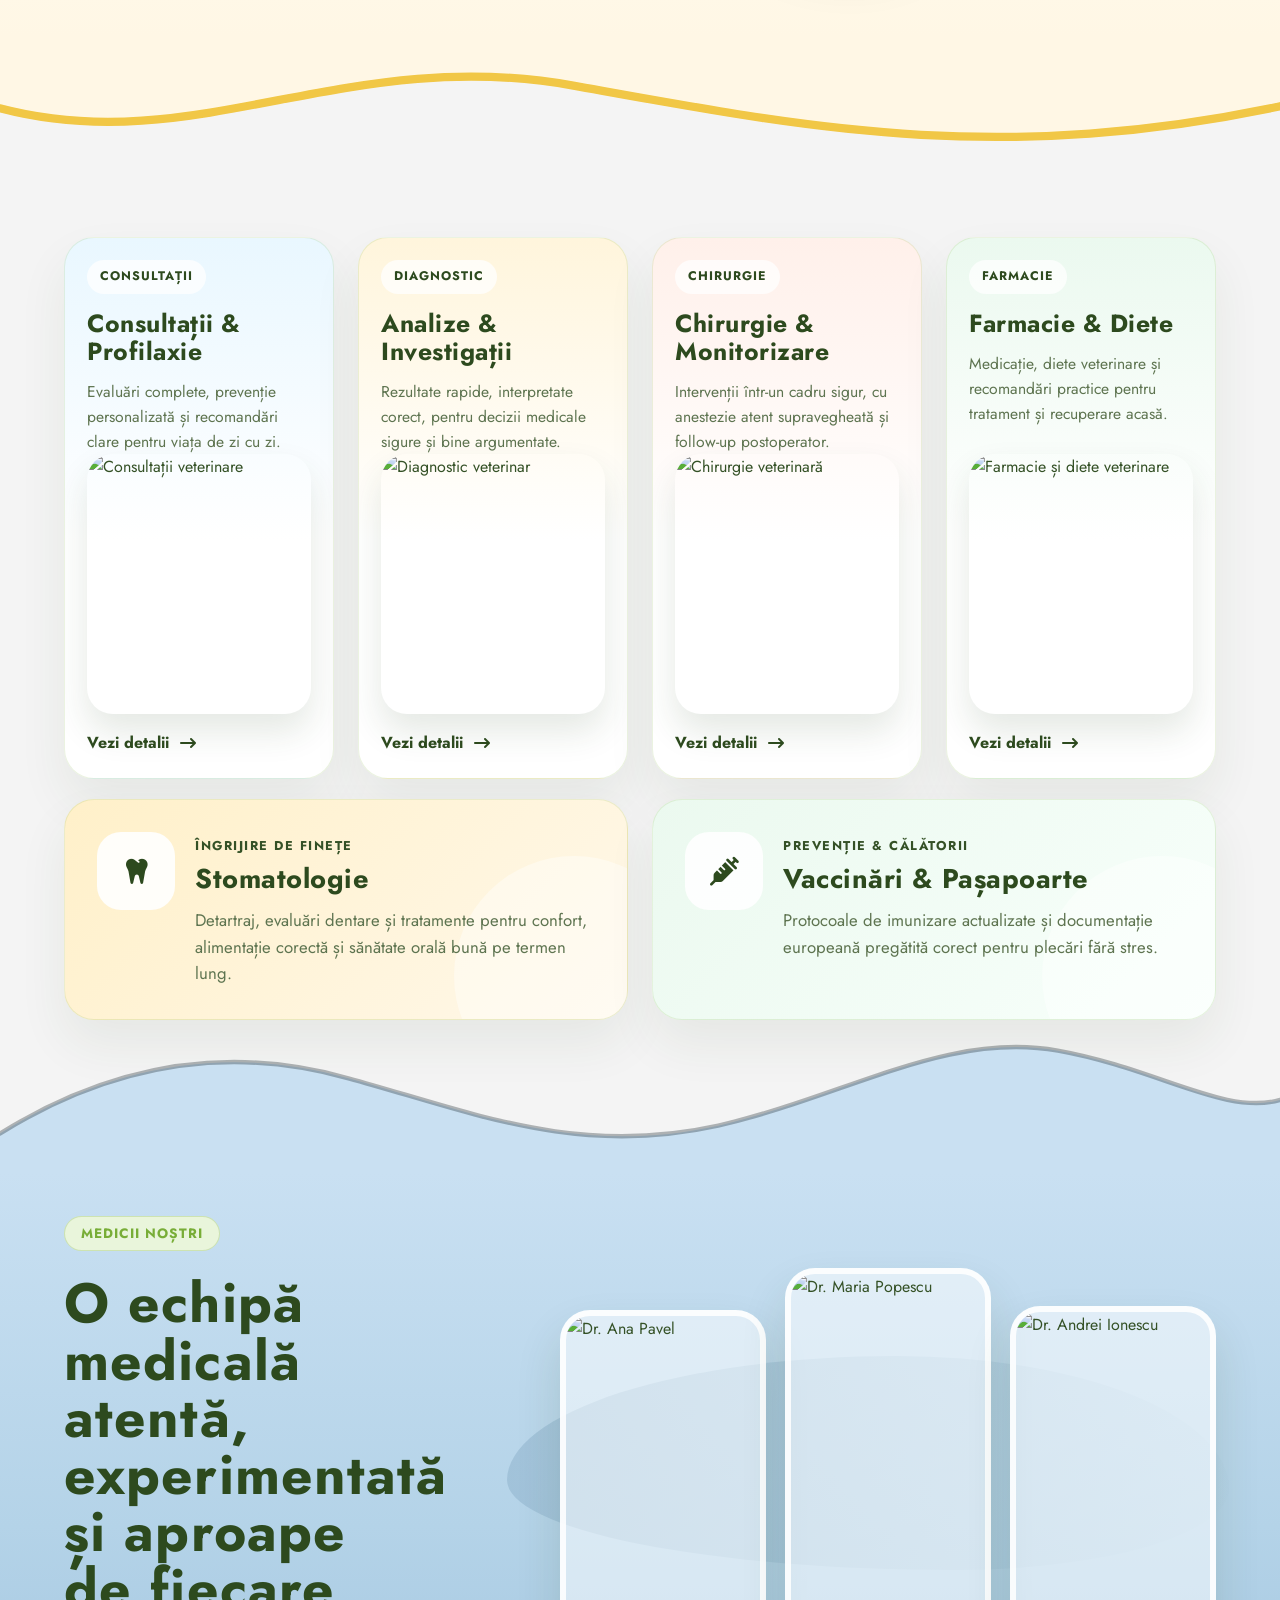
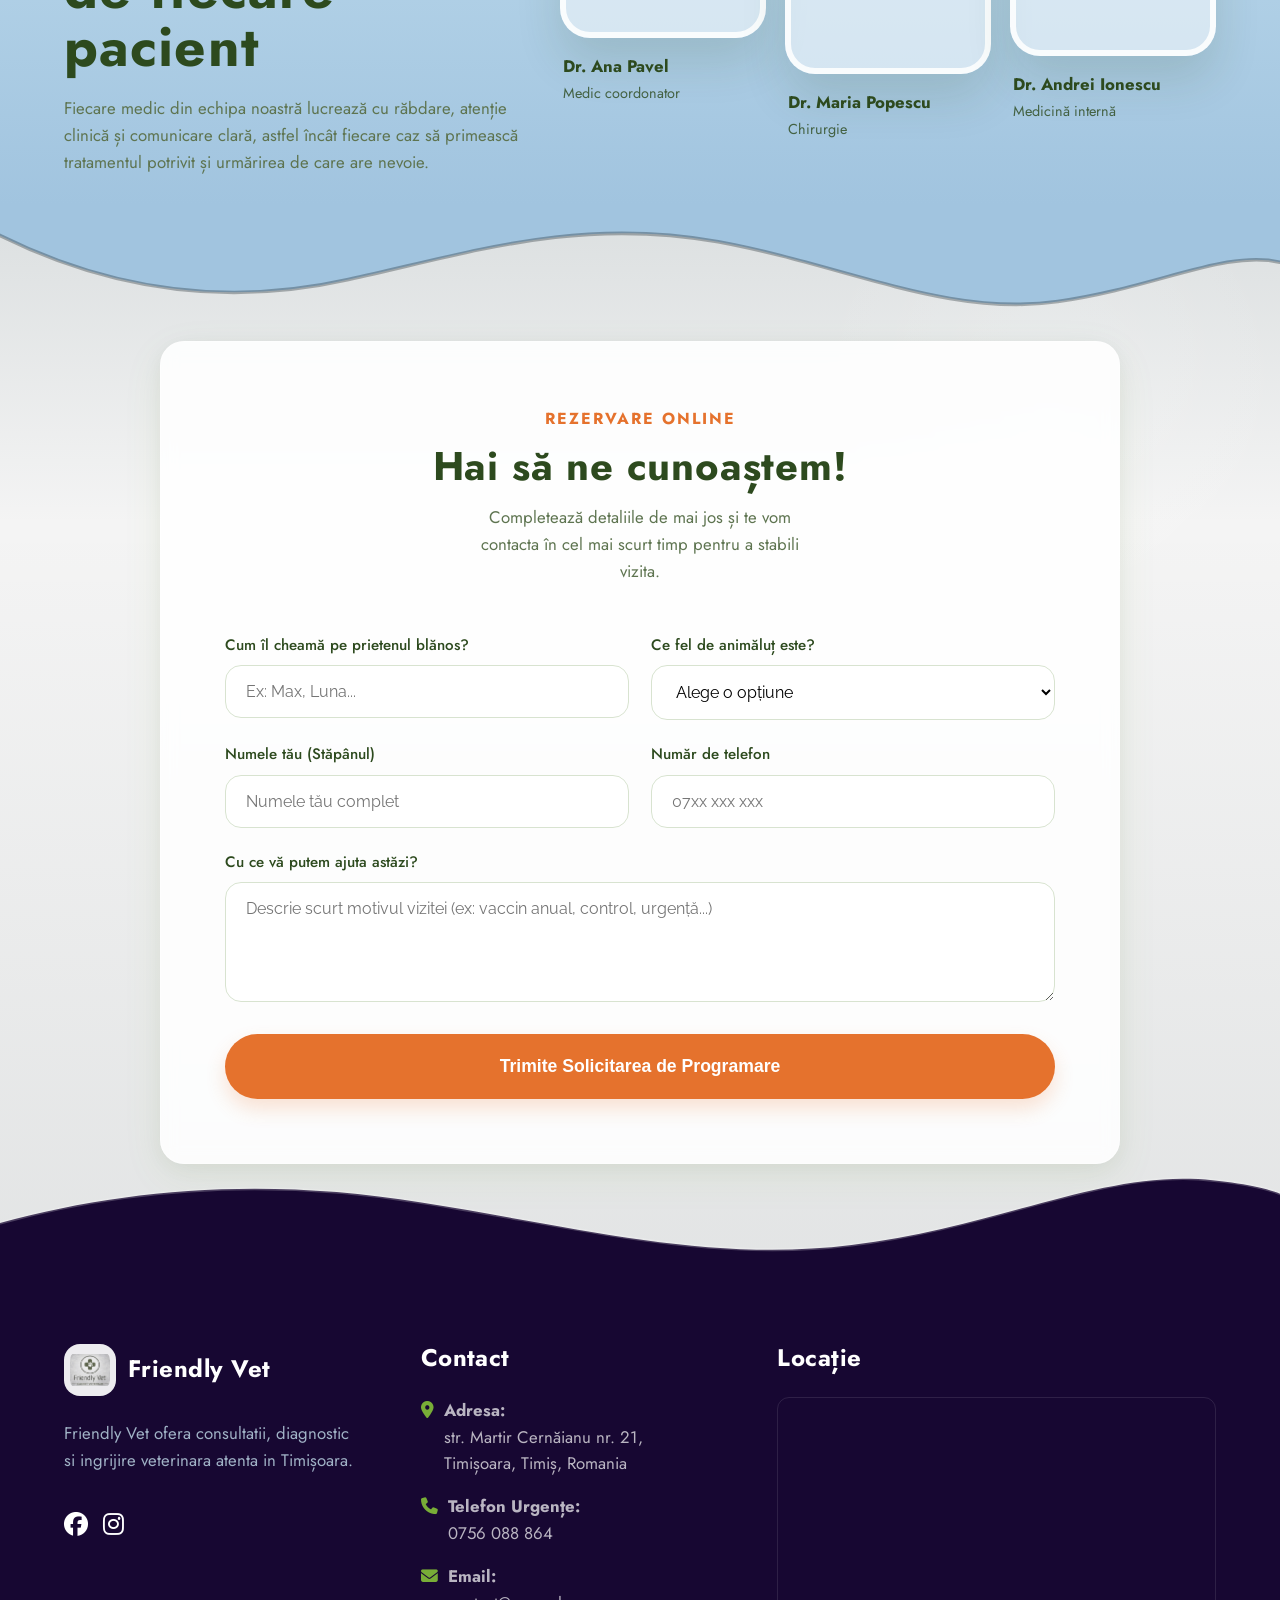
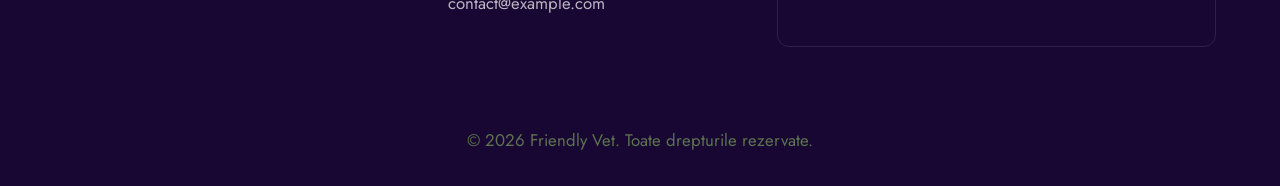
==== commit c9867c61: "Update mobile header alignment fix" ====
--- a/index.html
+++ b/index.html
@@ -48,7 +48,7 @@
         href="https://fonts.googleapis.com/css2?family=Inter:wght@400;500;600;700&family=Jost:wght@400;500;600;700&display=swap"
         rel="stylesheet">
     <link rel="stylesheet" href="https://cdnjs.cloudflare.com/ajax/libs/font-awesome/6.4.0/css/all.min.css">
-    <link rel="stylesheet" href="style.css?v=1.0.27">
+    <link rel="stylesheet" href="style.css?v=1.0.29">
 
     <!-- Favicon & PWA -->
     <link rel="icon" href="img/brand-logo.png">
@@ -494,7 +494,7 @@
     </footer>
 
     <!-- JS -->
-    <script src="script.js?v=1.0.9"></script>
+    <script src="script.js?v=1.0.10"></script>
 </body>
 
 </html>
--- a/style.css
+++ b/style.css
@@ -35,6 +35,7 @@
 
     --transition: all 0.5s cubic-bezier(0.16, 1, 0.3, 1);
     --border-radius: 24px;
+    --mobile-header-offset: 0px;
 }
 
 * { margin: 0; padding: 0; box-sizing: border-box; }
@@ -2008,13 +2009,16 @@
         width: min(100%, 280px);
     }
     header {
-        top: 44px;
+        top: var(--mobile-header-offset);
         padding: 12px 16px;
         border-radius: 0;
         left: 0;
         right: 0;
         border-left: none;
         border-right: none;
+    }
+    body.subpage header {
+        top: 0;
     }
     header.scrolled { top: 0; }
     .philosophy-shell {
